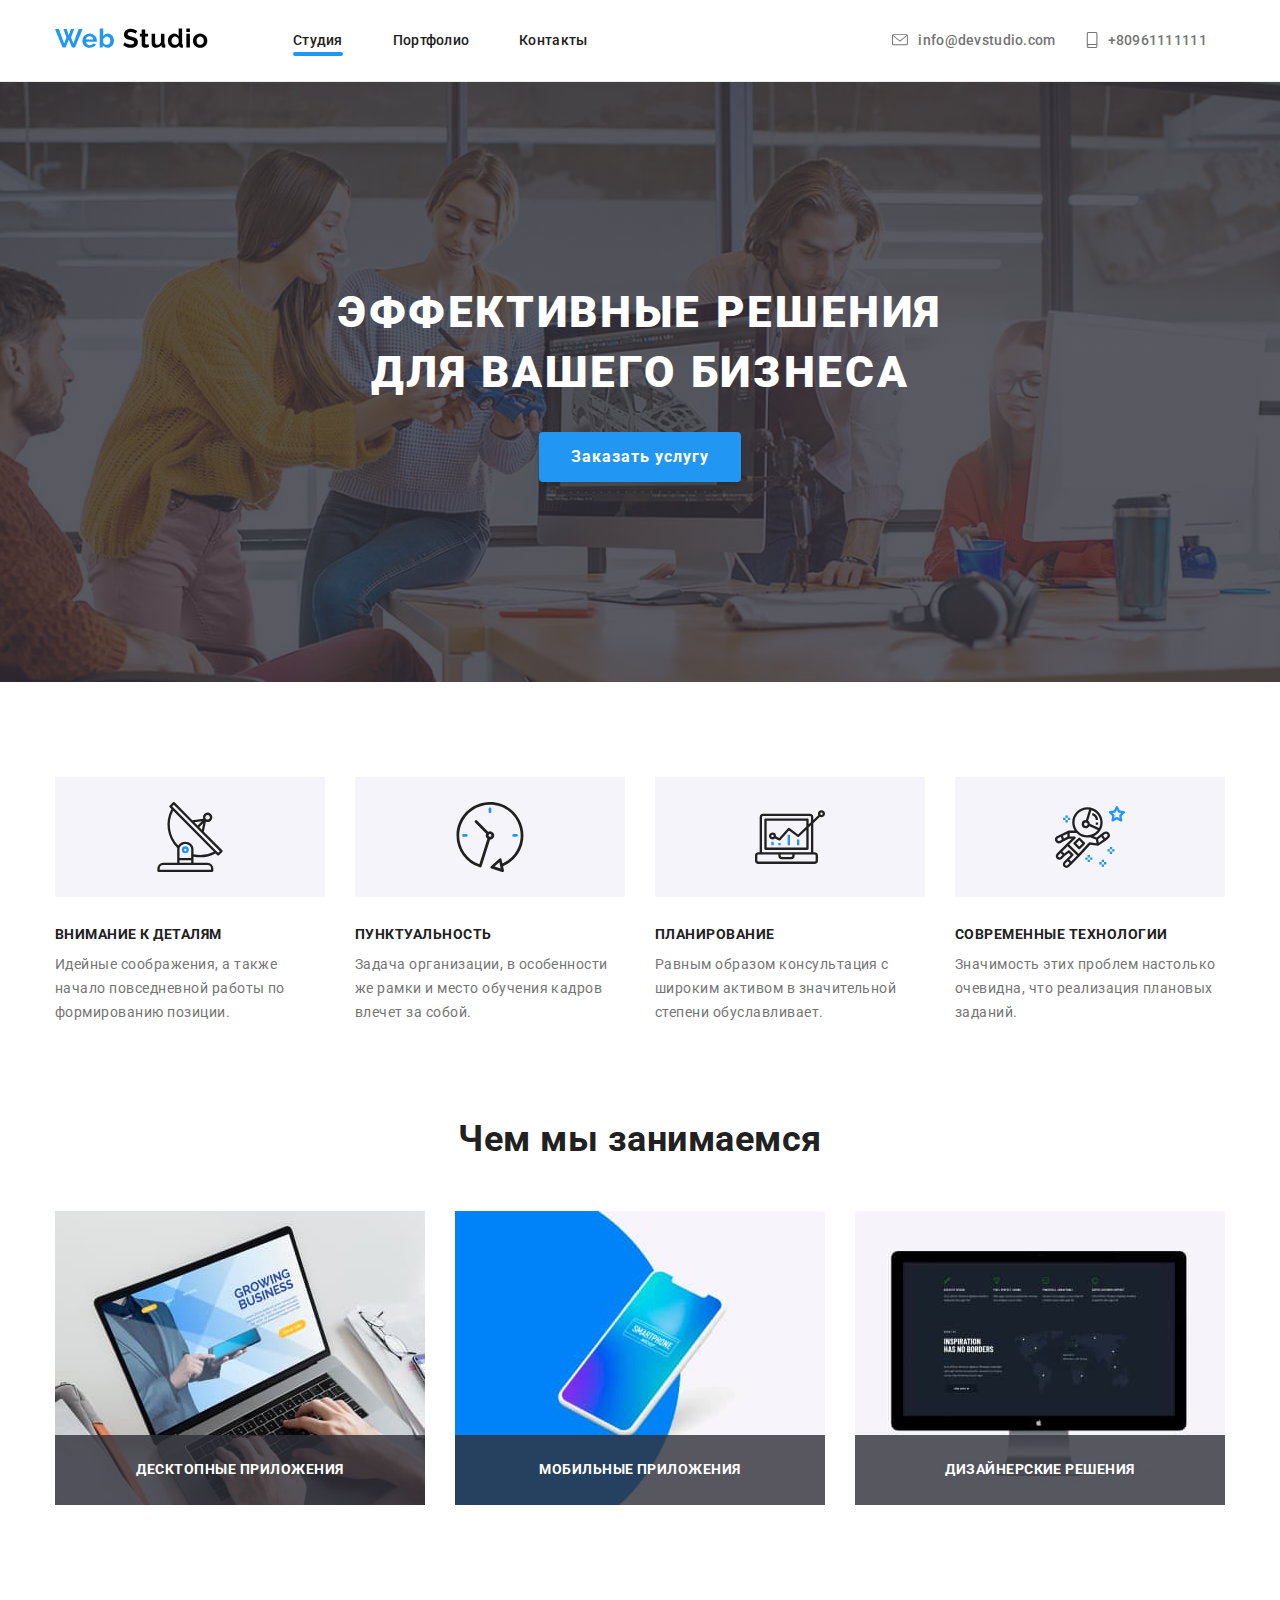
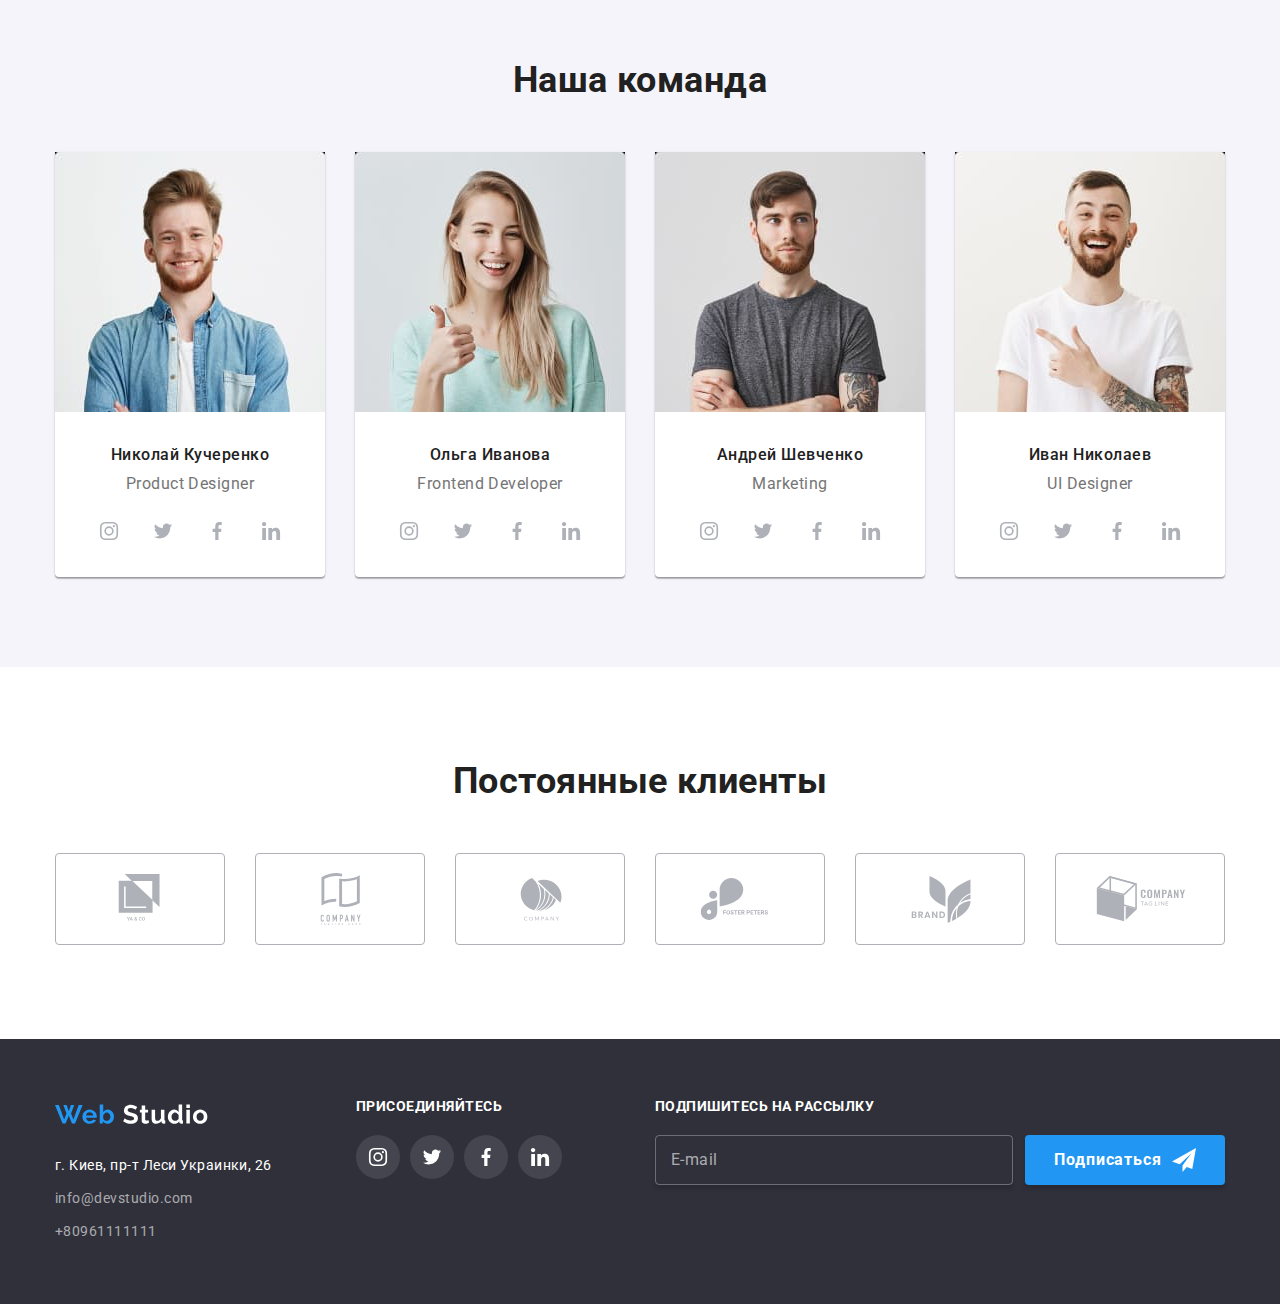
==== index.html @ 093e110f "done" ====
<!DOCTYPE html>
<html lang="en">
  <head>
    <meta charset="UTF-8" />
    <meta name="viewport" content="width=device-width, initial-scale=1.0" />
    <title>Web Studio</title>
    <link
      href="https://fonts.googleapis.com/css2?family=Roboto:wght@400;500;700;900&display=swap"
      rel="stylesheet"
    />
    <link rel="stylesheet" href="./css/main.min.css" />
  </head>
  <body>
    <!-- Навигация сайта -->
    <header class="header-position">
      <div class="container">
        <nav class="header-container">
          <a href="#">
            <svg class="logo-header">
              <use href="./images/symbol-defs.svg#icon-logo"></use>
            </svg>
          </a>
          <button
            type="button"
            class="menu-button is-open"
            aria-expanded="false"
            aria-controls="menu-container"
            data-menu-button
          >
            <svg
              width="40"
              height="40"
              aria-label="Переключатель мобильного меню"
            >
              <use
                class="icon-clouse"
                href="./images/symbol-defs.svg#icon-menu_40px"
              ></use>
              <use
                class="icon-menu"
                href="./images/symbol-defs.svg#icon-close_40px"
              ></use>
            </svg>
          </button>
          <div class="menu-container" id="menu-container" data-menu>
            <ul class="header-list">
              <li class="list-item">
                <a href="index.html" class="header-nav-link active-page"
                  >Студия
                </a>
              </li>
              <li class="list-item">
                <a href="portfolio.html" class="header-nav-link">Портфолио </a>
              </li>
              <li class="list-item">
                <a href="#" class="header-nav-link">Контакты </a>
              </li>
            </ul>
            <address class="header-address">
              <a href="mailto:info@devstudio.com" class="header-nav-adress">
                <svg class="icon-header" width="16" height="12">
                  <use href="./images/symbol-defs.svg#icon-mail"></use>
                </svg>
                info@devstudio.com
              </a>
              <a href="tel:+80961111111" class="header-nav-adress"
                ><svg class="icon-header" width="12" height="16">
                  <use href="./images/symbol-defs.svg#icon-smartphone"></use>
                </svg>
                +80961111111
              </a>
            </address>
          </div>
        </nav>
      </div>
    </header>
    <!-- основная часть -->
    <main>
      <!-- Заказ услуг -->
      <section class="services-hero">
        <h1 class="services-text-hero item">
          эффективные решения <br />
          для вашего бизнеса
        </h1>
        <a href="#" class="services-button item" data-modal-open>
          Заказать услугу</a
        >
      </section>
      <!-- Преимущества -->
      <section class="feature-section">
        <div class="container">
          <h2 class="hide-item">Наши Преимущества</h2>
          <ul class="feature">
            <li class="antena-img">
              <h3 class="feature-title">Внимание к деталям</h3>
              <p class="feature-text">
                Идейные соображения, а также начало повседневной работы по
                формированию позиции.
              </p>
            </li>
            <li class="clock-img">
              <h3 class="feature-title">Пунктуальность</h3>
              <p class="feature-text">
                Задача организации, в особенности же рамки и место обучения
                кадров влечет за собой.
              </p>
            </li>
            <li class="diagram-img">
              <h3 class="feature-title">Планирование</h3>
              <p class="feature-text">
                Равным образом консультация с широким активом в значительной
                степени обуславливает.
              </p>
            </li>
            <li class="container-img">
              <h3 class="feature-title">Современные технологии</h3>
              <p class="feature-text">
                Значимость этих проблем настолько очевидна, что реализация
                плановых заданий.
              </p>
            </li>
          </ul>
        </div>
      </section>
      <!-- Спектр деятельности-->
      <section class="what-are-we-doing">
        <div class="container">
          <h2 class="section-title">Чем мы занимаемся</h2>
          <ul class="what-are-we-doing-list">
            <li>
              <a href="#">
                <img
                  src="images/desctop-apps.jpg"
                  alt="desctop-apps"
                  width="370"
                  height="294"
                />
                <div class="what-are-we-doing-text">Десктопные приложения</div>
              </a>
            </li>
            <li>
              <a href="#">
                <img
                  src="images/mobile-apps.jpg"
                  alt="mobile-apps"
                  width="370"
                  height="294"
                />
                <div class="what-are-we-doing-text">Мобильные приложения</div>
              </a>
            </li>
            <li>
              <a href="#">
                <img
                  src="images/design.jpg"
                  alt="design"
                  width="370"
                  height="294"
                />
                <div class="what-are-we-doing-text">Дизайнерские решения</div>
              </a>
            </li>
          </ul>
        </div>
      </section>
      <!-- Команда -->
      <section class="our-team">
        <div class="container">
          <h2 class="section-title">Наша команда</h2>
          <ul>
            <li>
              <div class="box">
                <img
                  src="images/john-smith.jpg"
                  alt="John Smith"
                  width="270"
                  height="260"
                />
                <h3 class="our-team-title">Николай Кучеренко</h3>
                <p class="our-team-text">Product Designer</p>
                <div class="social-link-box">
                  <a
                    href="https://www.instagram.com"
                    target="_blank"
                    rel="noopener nofollow noreferrer"
                  >
                    <svg class="social-link">
                      <use
                        href="./images/symbol-defs.svg#icon-instagram1"
                      ></use>
                    </svg>
                  </a>
                  <a
                    href="https://twitter.com"
                    target="_blank"
                    rel="noopener nofollow noreferrer"
                  >
                    <svg class="social-link">
                      <use href="./images/symbol-defs.svg#icon-twitter"></use>
                    </svg>
                  </a>
                  <a
                    href="https://www.facebook.com"
                    target="_blank"
                    rel="noopener nofollow noreferrer"
                  >
                    <svg class="social-link">
                      <use href="./images/symbol-defs.svg#icon-facebook"></use>
                    </svg>
                  </a>
                  <a
                    href="https://www.linkedin.com"
                    target="_blank"
                    rel="noopener nofollow noreferrer"
                  >
                    <svg class="social-link">
                      <use href="./images/symbol-defs.svg#icon-linkedin"></use>
                    </svg>
                  </a>
                </div>
              </div>
            </li>
            <li>
              <div class="box">
                <img
                  src="images/marta-stewart.jpg"
                  alt="Marta Stewart"
                  width="270"
                  height="260"
                />
                <h3 class="our-team-title">Ольга Иванова</h3>
                <p class="our-team-text">Frontend Developer</p>
                <div class="social-link-box">
                  <a
                    href="https://www.instagram.com"
                    target="_blank"
                    rel="noopener nofollow noreferrer"
                  >
                    <svg class="social-link">
                      <use
                        href="./images/symbol-defs.svg#icon-instagram1"
                      ></use>
                    </svg>
                  </a>
                  <a
                    href="https://twitter.com"
                    target="_blank"
                    rel="noopener nofollow noreferrer"
                  >
                    <svg class="social-link">
                      <use href="./images/symbol-defs.svg#icon-twitter"></use>
                    </svg>
                  </a>
                  <a
                    href="https://www.facebook.com"
                    target="_blank"
                    rel="noopener nofollow noreferrer"
                  >
                    <svg class="social-link">
                      <use href="./images/symbol-defs.svg#icon-facebook"></use>
                    </svg>
                  </a>
                  <a
                    href="https://www.linkedin.com"
                    target="_blank"
                    rel="noopener nofollow noreferrer"
                  >
                    <svg class="social-link">
                      <use href="./images/symbol-defs.svg#icon-linkedin"></use>
                    </svg>
                  </a>
                </div>
              </div>
            </li>
            <li>
              <div class="box">
                <img
                  src="images/robert-jakis.jpg"
                  alt="Robert Jakis"
                  width="270"
                  height="260"
                />
                <h3 class="our-team-title">Андрей Шевченко</h3>
                <p class="our-team-text">Marketing</p>
                <div class="social-link-box">
                  <a
                    href="https://www.instagram.com"
                    target="_blank"
                    rel="noopener nofollow noreferrer"
                  >
                    <svg class="social-link">
                      <use
                        href="./images/symbol-defs.svg#icon-instagram1"
                      ></use>
                    </svg>
                  </a>
                  <a
                    href="https://twitter.com"
                    target="_blank"
                    rel="noopener nofollow noreferrer"
                  >
                    <svg class="social-link">
                      <use href="./images/symbol-defs.svg#icon-twitter"></use>
                    </svg>
                  </a>
                  <a
                    href="https://www.facebook.com"
                    target="_blank"
                    rel="noopener nofollow noreferrer"
                  >
                    <svg class="social-link">
                      <use href="./images/symbol-defs.svg#icon-facebook"></use>
                    </svg>
                  </a>
                  <a
                    href="https://www.linkedin.com"
                    target="_blank"
                    rel="noopener nofollow noreferrer"
                  >
                    <svg class="social-link">
                      <use href="./images/symbol-defs.svg#icon-linkedin"></use>
                    </svg>
                  </a>
                </div>
              </div>
            </li>
            <li>
              <div class="box">
                <img
                  src="images/martin-doe.jpg"
                  alt="Martin Doe"
                  width="270"
                  height="260"
                />
                <h3 class="our-team-title">Иван Николаев</h3>
                <p class="our-team-text">UI Designer</p>
                <div class="social-link-box">
                  <a
                    href="https://www.instagram.com"
                    target="_blank"
                    rel="noopener nofollow noreferrer"
                  >
                    <svg class="social-link">
                      <use
                        href="./images/symbol-defs.svg#icon-instagram1"
                      ></use>
                    </svg>
                  </a>
                  <a
                    href="https://twitter.com"
                    target="_blank"
                    rel="noopener nofollow noreferrer"
                  >
                    <svg class="social-link">
                      <use href="./images/symbol-defs.svg#icon-twitter"></use>
                    </svg>
                  </a>
                  <a
                    href="https://www.facebook.com"
                    target="_blank"
                    rel="noopener nofollow noreferrer"
                  >
                    <svg class="social-link">
                      <use href="./images/symbol-defs.svg#icon-facebook"></use>
                    </svg>
                  </a>
                  <a
                    href="https://www.linkedin.com"
                    target="_blank"
                    rel="noopener nofollow noreferrer"
                  >
                    <svg class="social-link">
                      <use href="./images/symbol-defs.svg#icon-linkedin"></use>
                    </svg>
                  </a>
                </div>
              </div>
            </li>
          </ul>
        </div>
      </section>
      <!-- Клиенты -->
      <section class="our-clients">
        <div class="container">
          <h2 class="section-title">Постоянные клиенты</h2>
          <ul class="our-clients-list">
            <li>
              <a href="">
                <svg class="our-clients-label">
                  <use href="./images/symbol-defs.svg#icon-client-1"></use>
                </svg>
              </a>
            </li>
            <li>
              <a href="#">
                <svg class="our-clients-label">
                  <use href="./images/symbol-defs.svg#icon-client-2"></use>
                </svg>
              </a>
            </li>
            <li>
              <a href="#">
                <svg class="our-clients-label">
                  <use href="./images/symbol-defs.svg#icon-client-3"></use>
                </svg>
              </a>
            </li>
            <li>
              <a href="#">
                <svg class="our-clients-label">
                  <use href="./images/symbol-defs.svg#icon-client-4"></use>
                </svg>
              </a>
            </li>
            <li>
              <a href="#">
                <svg class="our-clients-label">
                  <use href="./images/symbol-defs.svg#icon-client-5"></use>
                </svg>
              </a>
            </li>
            <li>
              <a href="#">
                <svg class="our-clients-label">
                  <use href="./images/symbol-defs.svg#icon-client-6"></use>
                </svg>
              </a>
            </li>
          </ul>
        </div>
      </section>
      <!-- Модальное окно -->
      <div class="backdrop is-hidden" data-modal>
        <div class="modal">
          <button class="button-clouse" data-modal-close>
            <svg class="icon-clouse">
              <use href="./images/symbol-defs.svg#icon-clouse"></use>
            </svg>
          </button>
          <span class="text-modal">
            Оставьте свои данные, мы вам перезвоним</span
          >
          <!-- форма -->
          <form>
            <ul class="modal-form">
              <li class="modal-box">
                <input
                  type="text"
                  id="modal-mame"
                  name="name-client"
                  placeholder=" "
                  class="modal-form-input"
                />
                <label for="modal-mame" class="modal-label"> Имя </label>
                <svg class="icon-name">
                  <use href="./images/symbol-defs.svg#icon-name"></use>
                </svg>
              </li>
              <li class="modal-box">
                <input
                  type="tel"
                  id="modal-telephone"
                  name="telephone-clien"
                  class="modal-form-input"
                  placeholder=" "
                /><label for="modal-telephone" class="modal-label">
                  Телефон </label
                ><svg class="icon-name">
                  <use href="./images/symbol-defs.svg#icon-telephone"></use>
                </svg>
              </li>
              <li class="modal-box">
                <input
                  type="email"
                  id="modal-mail"
                  name="mail-client"
                  class="modal-form-input"
                  placeholder=" "
                />
                <label for="modal-mail" class="modal-label"> Почта </label>
                <svg class="icon-name">
                  <use href="./images/symbol-defs.svg#icon-mail2"></use>
                </svg>
              </li>
              <li class="modal-box">
                <textarea
                  name="coments-client"
                  id="modal-coments"
                  class="modal-form-input text-area"
                  placeholder=" "
                ></textarea>
                <label for="modal-coments" class="coments"> Комментарий</label>
              </li>
              <li class="checkbox-box">
                <input
                  type="checkbox"
                  name="modal-check"
                  value="done"
                  class="checkbox"
                  id="checkbox"
                />
                <label for="checkbox" class="check-text">
                  Соглашаюсь с рассылкой и принимаю
                  <a href="#">Условия договора</a>
                </label>
              </li>
              <li>
                <button type="submit" class="modal-button-send">
                  Отправить
                </button>
              </li>
            </ul>
          </form>
        </div>
      </div>
    </main>
    <!-- подвал -->
    <footer class="footer-section">
      <!-- Контакты, адреса -->
      <section>
        <div class="container footer-box">
          <div class="footer-contacts">
            <h2 class="hide-item">Контакты, адреса, рассылка</h2>
            <a href="#">
              <svg class="logo-footer" width="153" height="31">
                <use href="./images/symbol-defs.svg#icon-logo"></use>
              </svg>
            </a>
            <address>
              <ul class="footer-adress-list">
                <li class="item">
                  <a
                    href="https://www.google.com/maps/place/бул.+Леси+Украинки,+26,+Киев,+02000/data=!4m2!3m1!1s0x40d4cf0e033ecbe9:0x57a4dffefec77da0?sa=X&ved=2ahUKEwjTxvzg49PpAhVElosKHf4JD2gQ8gEwAHoECAsQAQ"
                    target="_blank"
                    rel="noopener nofollow noreferrer"
                    class="footer-adress-map"
                    >г. Киев, пр-т Леси Украинки, 26
                  </a>
                </li>
                <li class="item">
                  <a
                    href="mailto:info@devstudio.com"
                    class="footer-adress-link"
                  >
                    info@devstudio.com
                  </a>
                </li>
                <li class="item">
                  <a href="tel:+80961111111" class="footer-adress-link item">
                    +80961111111</a
                  >
                </li>
              </ul>
            </address>
          </div>
          <!-- Социальные сети -->
          <div class="social-link-footer">
            <p class="footer-titles">присоединяйтесь</p>
            <div class="social-link-box footer">
              <a
                href="https://www.instagram.com"
                target="_blank"
                rel="noopener nofollow noreferrer"
              >
                <svg class="social-link footer">
                  <use href="./images/symbol-defs.svg#icon-instagram1"></use>
                </svg>
              </a>
              <a
                href="https://twitter.com"
                target="_blank"
                rel="noopener nofollow noreferrer"
              >
                <svg class="social-link footer">
                  <use href="./images/symbol-defs.svg#icon-twitter"></use>
                </svg>
              </a>
              <a
                href="https://www.facebook.com"
                target="_blank"
                rel="noopener nofollow noreferrer"
              >
                <svg class="social-link footer">
                  <use href="./images/symbol-defs.svg#icon-facebook"></use>
                </svg>
              </a>
              <a
                href="https://www.linkedin.com"
                target="_blank"
                rel="noopener nofollow noreferrer"
              >
                <svg class="social-link footer">
                  <use href="./images/symbol-defs.svg#icon-linkedin"></use>
                </svg>
              </a>
            </div>
          </div>
          <!-- рассылка -->
          <div class="mailing">
            <p class="footer-titles">Подпишитесь на рассылку</p>
            <form class="footer-subscription">
              <div class="footer-subscription-box">
                <input
                  type="email"
                  name="subscription"
                  id="subscription"
                  class="footer-subscription-field"
                  placeholder=" "
                />
                <label for="subscription" class="footer-subscription-label">
                  E-mail
                </label>
              </div>
              <button type="submit" class="footer-subscription-button">
                Подписаться
                <svg class="footer-subscription-icon">
                  <use href="./images/symbol-defs.svg#icon-mail-send"></use>
                </svg>
              </button>
            </form>
          </div>
        </div>
      </section>
    </footer>
    <script src="./js/menu.js"></script>
    <script src="./js/modal.js"></script>
  </body>
</html>
---- css/main.min.css ----
/*! normalize.css v8.0.1 | MIT License | github.com/necolas/normalize.css */html{line-height:1.15;-webkit-text-size-adjust:100%}body{margin:0}main{display:block}h1{font-size:2em;margin:0.67em 0}hr{-webkit-box-sizing:content-box;box-sizing:content-box;height:0;overflow:visible}pre{font-family:monospace, monospace;font-size:1em}a{background-color:transparent}abbr[title]{border-bottom:none;text-decoration:underline;-webkit-text-decoration:underline dotted;text-decoration:underline dotted}b,strong{font-weight:bolder}code,kbd,samp{font-family:monospace, monospace;font-size:1em}small{font-size:80%}sub,sup{font-size:75%;line-height:0;position:relative;vertical-align:baseline}sub{bottom:-0.25em}sup{top:-0.5em}img{border-style:none}button,input,optgroup,select,textarea{font-family:inherit;font-size:100%;line-height:1.15;margin:0}button,input{overflow:visible}button,select{text-transform:none}button,[type="button"],[type="reset"],[type="submit"]{-webkit-appearance:button}button::-moz-focus-inner,[type="button"]::-moz-focus-inner,[type="reset"]::-moz-focus-inner,[type="submit"]::-moz-focus-inner{border-style:none;padding:0}button:-moz-focusring,[type="button"]:-moz-focusring,[type="reset"]:-moz-focusring,[type="submit"]:-moz-focusring{outline:1px dotted ButtonText}fieldset{padding:0.35em 0.75em 0.625em}legend{-webkit-box-sizing:border-box;box-sizing:border-box;color:inherit;display:table;max-width:100%;padding:0;white-space:normal}progress{vertical-align:baseline}textarea{overflow:auto}[type="checkbox"],[type="radio"]{-webkit-box-sizing:border-box;box-sizing:border-box;padding:0}[type="number"]::-webkit-inner-spin-button,[type="number"]::-webkit-outer-spin-button{height:auto}[type="search"]{-webkit-appearance:textfield;outline-offset:-2px}[type="search"]::-webkit-search-decoration{-webkit-appearance:none}::-webkit-file-upload-button{-webkit-appearance:button;font:inherit}details{display:block}summary{display:list-item}template{display:none}[hidden]{display:none}html{-webkit-box-sizing:border-box;box-sizing:border-box}*,*::before,*::after{margin:0;padding:0;-webkit-box-sizing:inherit;box-sizing:inherit}a{text-decoration:none}li{list-style-type:none}body{color:#212121;font-family:Roboto, sans-serif;letter-spacing:0.03em}ul{margin:0;padding:0}.container{margin-left:auto;margin-right:auto;padding-left:15px;padding-right:15px}@media screen and (max-width: 767px){.container{max-width:480px}}@media screen and (min-width: 768px){.container{width:768px}}@media screen and (min-width: 1200px){.container{width:1200px}}.hide-item{display:none}.section-title{margin-top:0px;margin-bottom:30px;font-weight:700;font-size:36px;line-height:1.16;text-align:center;color:#212121}@media screen and (min-width: 1200px){.section-title{margin-bottom:50px}}.social-link-box{display:-webkit-box;display:-ms-flexbox;display:flex;-webkit-box-pack:center;-ms-flex-pack:center;justify-content:center;-webkit-box-align:center;-ms-flex-align:center;align-items:center}@media screen and (min-width: 768px){.social-link-footer{width:206px;margin-left:165px}}@media screen and (min-width: 1200px){.social-link-footer{margin-left:69px}}.social-link-box.footer{margin-top:20px;display:-webkit-box;display:-ms-flexbox;display:flex;-webkit-box-pack:center;-ms-flex-pack:center;justify-content:center;-webkit-box-align:center;-ms-flex-align:center;align-items:center}@media screen and (min-width: 1200px){.social-link-box.footer{-webkit-box-pack:start;-ms-flex-pack:start;justify-content:flex-start}}.social-link-box.footer a{background-color:rgba(255,255,255,0.1);border-radius:50px}.social-link-box a{display:-webkit-box;display:-ms-flexbox;display:flex;-webkit-box-pack:center;-ms-flex-pack:center;justify-content:center;-webkit-box-align:center;-ms-flex-align:center;align-items:center;padding:0;border:none;width:44px;height:44px;border-radius:50px;-webkit-transition:background-color 250ms cubic-bezier(0.4, 0, 0.2, 1);transition:background-color 250ms cubic-bezier(0.4, 0, 0.2, 1)}.social-link-box a:hover{background-color:#2196f3;border-radius:50px}.social-link-box a+a{margin-left:10px}.social-link{width:40px;height:40px;-webkit-transition:fill 250ms cubic-bezier(0.4, 0, 0.2, 1);transition:fill 250ms cubic-bezier(0.4, 0, 0.2, 1);fill:#afb1b8}.social-link-box a:hover .social-link{fill:#ffffff}.social-link.footer{fill:#ffffff}.header-position{position:relative;border-bottom:1px solid #ececec}.header-container{display:-webkit-box;display:-ms-flexbox;display:flex;-webkit-box-align:center;-ms-flex-align:center;align-items:center}@media screen and (max-width: 767px){.header-container{height:60px}}@media screen and (min-width: 768px){.header-container{height:81px}}@media screen and (min-width: 768px){.logo-header{margin-right:81px}}@media screen and (max-width: 1199px){.logo-header{width:141px;height:28px}}@media screen and (min-width: 1200px){.logo-header{width:153px;height:21px;margin-right:85px}}.menu-button{display:-webkit-inline-box;display:-ms-inline-flexbox;display:inline-flex;border:none;margin-left:auto;padding:0;background-color:transparent}@media screen and (min-width: 768px){.menu-button{display:none}}.menu-container{display:-webkit-box;display:-ms-flexbox;display:flex}@media screen and (max-width: 767px){.menu-container{display:none;position:absolute;top:101%;left:0;width:100%;padding-top:60px;padding-bottom:60px;background-color:#ffffff;z-index:10;-webkit-box-shadow:0px 1px 3px rgba(0,0,0,0.16),0px 2px 4px rgba(0,0,0,0.08),0px 4px 8px rgba(0,0,0,0.04);box-shadow:0px 1px 3px rgba(0,0,0,0.16),0px 2px 4px rgba(0,0,0,0.08),0px 4px 8px rgba(0,0,0,0.04)}}.menu-container.is-open{display:block}.menu-button .icon-clouse{display:none}.menu-button.is-open .icon-clouse{display:-webkit-inline-box;display:-ms-inline-flexbox;display:inline-flex}.menu-button.is-open .icon-menu{display:none}.header-list{padding:0;display:-webkit-box;display:-ms-flexbox;display:flex;-webkit-box-orient:vertical;-webkit-box-direction:normal;-ms-flex-direction:column;flex-direction:column;-webkit-box-pack:center;-ms-flex-pack:center;justify-content:center;-webkit-box-align:center;-ms-flex-align:center;align-items:center}@media screen and (min-width: 768px){.header-list{-webkit-box-orient:horizontal;-webkit-box-direction:normal;-ms-flex-direction:row;flex-direction:row}}@media screen and (min-width: 768px){.header-list li:not(:last-child){margin-right:50px}}@media screen and (max-width: 767px){.header-list li:not(:last-child){margin-bottom:32px}}@media screen and (max-width: 767px){.header-list li:last-child{margin-bottom:52px}}.header-nav-link{padding-bottom:8px;font-weight:500;font-size:14px;line-height:1.14;letter-spacing:0.02em;color:#212121;-webkit-transition:color 250ms cubic-bezier(0.4, 0, 0.2, 1);transition:color 250ms cubic-bezier(0.4, 0, 0.2, 1)}@media screen and (max-width: 767px){.header-nav-link{font-size:18px;line-height:1.16}}.header-nav-link:hover,.header-nav-link:focus{color:#2196f3}.active-page{position:relative}.active-page::after{content:"";position:absolute;bottom:0;display:block;width:100%;height:4px;background:#2196f3;border-radius:2px}.header-address{margin-left:305px;display:-webkit-box;display:-ms-flexbox;display:flex;-webkit-box-pack:center;-ms-flex-pack:center;justify-content:center}@media screen and (min-width: 768px) and (max-width: 1199px){.header-address :first-child{margin-bottom:10px}}@media screen and (max-width: 1199px){.header-address{-webkit-box-orient:vertical;-webkit-box-direction:normal;-ms-flex-direction:column;flex-direction:column;-webkit-box-align:start;-ms-flex-align:start;align-items:flex-start;margin-left:84px}}@media screen and (max-width: 767px){.header-address{-webkit-box-align:center;-ms-flex-align:center;align-items:center}}@media screen and (max-width: 767px){.header-address a:not(:first-child){margin-top:16px}}@media screen and (min-width: 1200px){.header-address a:not(:first-child){margin-left:30px}}.icon-header{padding:0;display:block;margin-right:10px;fill:#757575}.header-nav-adress{display:-webkit-box;display:-ms-flexbox;display:flex;-webkit-box-pack:center;-ms-flex-pack:center;justify-content:center;-webkit-box-align:center;-ms-flex-align:center;align-items:center;font-style:normal;font-weight:500;font-size:18px;line-height:1.16;letter-spacing:0.02em;color:#757575;-webkit-transition:color 250ms cubic-bezier(0.4, 0, 0.2, 1),fill 250ms cubic-bezier(0.4, 0, 0.2, 1);transition:color 250ms cubic-bezier(0.4, 0, 0.2, 1),fill 250ms cubic-bezier(0.4, 0, 0.2, 1)}@media screen and (min-width: 768px){.header-nav-adress{font-size:12px}}@media screen and (min-width: 1200px){.header-nav-adress{font-size:14px;line-height:1.14}}.header-nav-adress:hover,.header-nav-adress:focus{color:#2196f3;fill:#2196f3}.footer-section{background-color:#2f303a}.footer-box{padding-top:60px;padding-bottom:60px}@media screen and (max-width: 1199px){.footer-box{text-align:center}}@media screen and (min-width: 768px){.footer-box{display:-webkit-box;display:-ms-flexbox;display:flex;-ms-flex-wrap:wrap;flex-wrap:wrap}}.footer-titles{font-style:normal;font-weight:700;font-size:14px;line-height:1.14;text-transform:uppercase;color:#fff}@media screen and (max-width: 767px){.footer-titles{margin-top:60px}}.logo-footer{--color4: #ffffff}@media screen and (min-width: 768px){.footer-contacts{width:232px}}@media screen and (min-width: 768px) and (max-width: 1199px){.footer-contacts{margin-left:76px}}.footer-adress-list{margin-top:20px}@media screen and (max-width: 1199px){.footer-adress-list{text-align:center}}.footer-adress-list .item:not(:first-child){margin-top:9px}.footer-adress-link{margin-top:9px;font-style:normal;font-size:14px;line-height:1.7;color:rgba(255,255,255,0.6)}.footer-adress-map{font-style:normal;font-size:14px;line-height:1.7;color:#fff}@media screen and (max-width: 767px){.mailing{max-width:450px}}@media screen and (min-width: 768px) and (max-width: 1199px){.mailing{width:450px;margin-left:auto;margin-right:auto;margin-top:60px}}@media screen and (min-width: 1200px){.mailing{width:570px;margin-left:93px}}.footer-subscription{display:block;margin-top:20px}@media screen and (min-width: 1200px){.footer-subscription{display:-webkit-box;display:-ms-flexbox;display:flex}}.footer-subscription-box{position:relative;margin-right:12px;max-width:450px}@media screen and (max-width: 1199px){.footer-subscription-box{margin-bottom:20px}}@media screen and (min-width: 1200px){.footer-subscription-box{width:358px}}.footer-subscription-label{position:absolute;top:50%;left:16px;-webkit-transform:translateY(-50%);transform:translateY(-50%);font-size:16px;line-height:1.25;letter-spacing:0.03em;color:rgba(255,255,255,0.6);-webkit-transition:-webkit-transform 250ms cubic-bezier(0.4, 0, 0.2, 1);transition:-webkit-transform 250ms cubic-bezier(0.4, 0, 0.2, 1);transition:transform 250ms cubic-bezier(0.4, 0, 0.2, 1);transition:transform 250ms cubic-bezier(0.4, 0, 0.2, 1), -webkit-transform 250ms cubic-bezier(0.4, 0, 0.2, 1)}.footer-subscription-field:focus+.footer-subscription-label,.footer-subscription-field:not(:placeholder-shown)+.footer-subscription-label{-webkit-transform:translateY(-40px);transform:translateY(-40px);left:16px;font-size:12px;line-height:1.16;letter-spacing:0.01em}.footer-subscription-field{width:100%;height:50px;padding:15px 16px;border:1px solid rgba(255,255,255,0.3);-webkit-box-shadow:0px 4px 4px rgba(0,0,0,0.15);box-shadow:0px 4px 4px rgba(0,0,0,0.15);border-radius:4px;outline:none;font-size:16px;line-height:1.25;letter-spacing:0.03em;background-color:transparent;color:rgba(255,255,255,0.6)}.footer-subscription-button{display:-webkit-inline-box;display:-ms-inline-flexbox;display:inline-flex;-webkit-box-align:center;-ms-flex-align:center;align-items:center;-webkit-box-pack:center;-ms-flex-pack:center;justify-content:center;width:200px;height:50px;font-size:16px;font-weight:700;line-height:1.87;letter-spacing:0.06em;color:#fff;background:#2196f3;-webkit-box-shadow:0px 4px 4px rgba(0,0,0,0.15);box-shadow:0px 4px 4px rgba(0,0,0,0.15);border:transparent;border-radius:4px}.footer-subscription-icon{width:24px;height:24px;margin-left:10px}.services-hero{margin-left:auto;margin-right:auto;max-width:1600px;height:600px;padding-top:200px;text-align:center;background-image:-webkit-gradient(linear, left top, right top, from(rgba(47,48,58,0.8)), to(rgba(47,48,58,0.8))),url(../images/header.jpg);background-image:linear-gradient(to right, rgba(47,48,58,0.8), rgba(47,48,58,0.8)),url(../images/header.jpg);background-repeat:no-repeat;background-position:center;background-size:cover}.services-text-hero{margin-top:0px;margin-bottom:30px;font-weight:900;font-size:26px;line-height:1.61538;text-align:center;letter-spacing:0.06em;text-transform:uppercase;color:#fff}@media screen and (min-width: 1200px){.services-text-hero{font-size:44px;line-height:1.36364}}.services-button{display:inline-block;min-width:200px;height:50px;padding:10px 32px;font-weight:700;font-size:16px;line-height:1.87;text-align:center;letter-spacing:0.06em;color:#fff;background-color:#2196f3;-webkit-box-shadow:0px 4px 4px rgba(0,0,0,0.15);box-shadow:0px 4px 4px rgba(0,0,0,0.15);border-radius:4px;-webkit-transition:background-color 250ms cubic-bezier(0.4, 0, 0.2, 1);transition:background-color 250ms cubic-bezier(0.4, 0, 0.2, 1)}.services-button:hover{background-color:#188ce8}.feature-section{padding-bottom:60px}@media screen and (min-width: 1200px){.feature-section{padding-bottom:0px}}@media screen and (max-width: 1119px){.feature{padding-top:60px}}@media screen and (min-width: 1200px){.feature{padding-top:95px}}@media screen and (min-width: 768px){.feature{display:-webkit-box;display:-ms-flexbox;display:flex;-ms-flex-wrap:wrap;flex-wrap:wrap}}.feature li{width:100%}@media screen and (min-width: 768px){.feature li{width:354px}}@media screen and (min-width: 768px) and (max-width: 1199px){.feature li:nth-child(2n+2){margin-left:30px}}@media screen and (min-width: 1200px){.feature li{width:270px}.feature li+li{margin-left:30px}}.feature li::before{content:"";display:block;height:120px;margin-bottom:30px;background-repeat:no-repeat;background-size:70px 70px;background-position:center;background-color:#f5f4fa}@media screen and (max-width: 767px){.feature li::before{margin-bottom:55px}}.antena-img::before{background-image:url(../images/antena.svg)}.clock-img::before{background-image:url(..//images/clock.svg)}.diagram-img::before{background-image:url(..//images/diagram.svg)}.container-img::before{background-image:url(..//images/astronaunt.svg)}.feature-title{margin-bottom:10px;font-weight:700;font-size:14px;line-height:1.14;text-transform:uppercase}@media screen and (max-width: 767px){.feature-title{text-align:center}}.feature-text{font-weight:400;font-size:14px;line-height:1.7;color:#757575}@media screen and (max-width: 1199px){.feature-text{padding-bottom:30px}}.what-are-we-doing{display:none}@media screen and (min-width: 1200px){.what-are-we-doing{display:block;padding-top:95px;padding-bottom:95px}}.what-are-we-doing-list li{position:relative;max-width:370px;max-height:294px}.what-are-we-doing li+li{margin-left:30px}.what-are-we-doing-text{position:absolute;bottom:0;width:370px;height:70px;padding-top:27px;color:#fff;background:rgba(47,48,58,0.8);text-align:center;font-weight:700;font-size:14px;line-height:1.14;text-transform:uppercase}.what-are-we-doing ul{display:-webkit-box;display:-ms-flexbox;display:flex}.our-team{background-color:#f5f4fa;padding-top:94px;padding-bottom:94px}@media screen and (min-width: 768px){.our-team{padding-top:60px;padding-bottom:60px}}.our-team ul{display:block}@media screen and (min-width: 768px){.our-team ul{display:-webkit-box;display:-ms-flexbox;display:flex;-ms-flex-wrap:wrap;flex-wrap:wrap}}.our-team .box{background-color:#fff;-webkit-box-shadow:0px 2px 1px rgba(0,0,0,0.2),0px 1px 1px rgba(0,0,0,0.14),0px 1px 3px rgba(0,0,0,0.12);box-shadow:0px 2px 1px rgba(0,0,0,0.2),0px 1px 1px rgba(0,0,0,0.14),0px 1px 3px rgba(0,0,0,0.12);border-radius:0px 0px 4px 4px;padding-bottom:24px}.our-team li{margin-left:auto;margin-right:auto}@media screen and (max-width: 767px){.our-team li{max-width:450px;margin-bottom:30px}}@media screen and (min-width: 768px){.our-team li{width:354px}.our-team li:nth-child(2n+2){margin-left:30px}.our-team li:nth-child(n+2){margin-bottom:30px}}@media screen and (min-width: 1200px){.our-team li{width:270px}.our-team li+li{margin-left:30px}}.our-team-title{margin-top:30px;margin-bottom:10px;font-weight:500;font-size:16px;line-height:1.18;text-align:center;color:#212121}.our-team-text{margin-bottom:15px;font-weight:400;font-size:16px;line-height:1.18;text-align:center;color:#757575}.our-clients{padding-top:60px;padding-bottom:60px}@media screen and (min-width: 1200px){.our-clients{padding-top:94px;padding-bottom:94px}}.our-clients-list{display:-webkit-box;display:-ms-flexbox;display:flex;-ms-flex-wrap:wrap;flex-wrap:wrap;-webkit-box-pack:center;-ms-flex-pack:center;justify-content:center;-webkit-box-align:center;-ms-flex-align:center;align-items:center}.our-clients-list li{max-width:calc(50% - 30px)}@media screen and (max-width: 767px){.our-clients-list li:nth-child(2n+2){margin-left:30px}.our-clients-list li:nth-child(n+3){margin-top:30px}}@media screen and (min-width: 768px) and (max-width: 1199px){.our-clients-list li{width:226px}.our-clients-list li:nth-child(3n+2){margin-right:30px;margin-left:30px}.our-clients-list li:nth-child(n+4){margin-top:30px}}@media screen and (min-width: 1200px){.our-clients-list li{width:170px}.our-clients-list li+li{margin-left:30px}}.our-clients-list a{display:-webkit-box;display:-ms-flexbox;display:flex;-webkit-box-pack:center;-ms-flex-pack:center;justify-content:center;-webkit-box-align:center;-ms-flex-align:center;align-items:center;border:1px solid #afb1b8;border-radius:4px;max-width:210px;-webkit-transition:border 250ms cubic-bezier(0.4, 0, 0.2, 1);transition:border 250ms cubic-bezier(0.4, 0, 0.2, 1)}.our-clients-list a:hover{border:1px solid #2196f3}.our-clients-list a:hover .our-clients-label{fill:#2196f3}.our-clients-label{max-width:210px;max-height:90px;fill:#afb1b8;-webkit-transition:fill 250ms cubic-bezier(0.4, 0, 0.2, 1);transition:fill 250ms cubic-bezier(0.4, 0, 0.2, 1)}.backdrop{position:fixed;left:0;top:0;width:100%;height:100%;background-color:rgba(0,0,0,0.2);-webkit-transition:opacity 350ms cubic-bezier(0.4, 0, 0.2, 1);transition:opacity 350ms cubic-bezier(0.4, 0, 0.2, 1);z-index:10}.backdrop.is-hidden{opacity:0;visibility:hidden;pointer-events:none}.modal{position:absolute;top:50%;left:50%;-webkit-transform:translate(-50%, -50%);transform:translate(-50%, -50%);max-width:calc(100% - 30px);max-height:calc(100% - 30px);overflow:auto;padding:10px 40px 40px 40px;background:#fff;-webkit-box-shadow:0px 2px 1px rgba(0,0,0,0.2),0px 1px 1px rgba(0,0,0,0.14),0px 1px 3px rgba(0,0,0,0.12);box-shadow:0px 2px 1px rgba(0,0,0,0.2),0px 1px 1px rgba(0,0,0,0.14),0px 1px 3px rgba(0,0,0,0.12);border-radius:4px}@media screen and (max-width: 1199px){.modal{padding:8px 45px 40px 36px}}.button-clouse{display:block;width:30px;height:30px;margin-right:-30px;margin-left:auto;background:#fff;border:1px solid rgba(0,0,0,0.1);border-radius:50%}.icon-clouse{width:11px;height:11px;fill:#000000}.text-modal{display:block;margin-bottom:30px;font-weight:700;font-size:20px;line-height:1.15;text-align:center;letter-spacing:0.03em}.modal-box{position:relative}@media screen and (max-width: 1199px){.modal-box{max-width:100%}}.icon-name{position:absolute;fill:black;top:50%;left:16px;-webkit-transform:translateY(-50%);transform:translateY(-50%);width:12px;height:12px;z-index:1}.modal-form-input:focus ~ .icon-name,.modal-form-input:not(:placeholder-shown) ~ .icon-name{fill:#2196f3}.modal-form{display:-webkit-box;display:-ms-flexbox;display:flex;-webkit-box-orient:vertical;-webkit-box-direction:normal;-ms-flex-direction:column;flex-direction:column;-webkit-box-pack:center;-ms-flex-pack:center;justify-content:center;-webkit-box-align:center;-ms-flex-align:center;align-items:center}.modal-label{position:absolute;top:50%;left:42px;-webkit-transform:translateY(-50%);transform:translateY(-50%);color:#757575;font-size:14px;line-height:1.14;letter-spacing:0.01em;-webkit-transition:-webkit-transform 250ms cubic-bezier(0.4, 0, 0.2, 1);transition:-webkit-transform 250ms cubic-bezier(0.4, 0, 0.2, 1);transition:transform 250ms cubic-bezier(0.4, 0, 0.2, 1);transition:transform 250ms cubic-bezier(0.4, 0, 0.2, 1), -webkit-transform 250ms cubic-bezier(0.4, 0, 0.2, 1)}.modal-form-input:focus+.modal-label,.modal-form-input:not(:placeholder-shown)+.modal-label{-webkit-transform:translateY(-40px);transform:translateY(-40px);left:16px;color:#2196f3;font-size:12px;line-height:1.16;letter-spacing:0.01em}.coments{position:absolute;top:12px;left:16px;color:#757575;font-size:14px;line-height:1.14;letter-spacing:0.01em;-webkit-transition:-webkit-transform 250ms cubic-bezier(0.4, 0, 0.2, 1);transition:-webkit-transform 250ms cubic-bezier(0.4, 0, 0.2, 1);transition:transform 250ms cubic-bezier(0.4, 0, 0.2, 1);transition:transform 250ms cubic-bezier(0.4, 0, 0.2, 1), -webkit-transform 250ms cubic-bezier(0.4, 0, 0.2, 1)}.modal-form-input:focus+.coments,.modal-form-input:not(:placeholder-shown)+.coments{-webkit-transform:translateY(-30px);transform:translateY(-30px);left:16px;color:#2196f3;border-color:#2196f3;font-size:12px;line-height:1.16;letter-spacing:0.01em}.modal-form li:not(:first-child){margin-top:28px}.modal-form li:nth-child(5){margin-top:20px}.modal-form-input{width:370px;max-width:100%;height:40px;padding:12px 18px 12px 42px;border:1px solid rgba(33,33,33,0.2);border-radius:4px;outline:none;font-size:14px;line-height:1.14;letter-spacing:0.01em;color:#757575}@media screen and (min-width: 1200px){.modal-form-input{width:448px}}.modal-form-input:focus,.modal-form-input:not(:placeholder-shown){border-color:#2196f3;outline:none}.modal-form-input.text-area{height:120px;resize:none;padding:12px;padding:12px 16px}.checkbox-box{display:-webkit-box;display:-ms-flexbox;display:flex;-webkit-box-align:center;-ms-flex-align:center;align-items:center;-webkit-box-pack:center;-ms-flex-pack:center;justify-content:center;padding:0;position:relative}.checkbox{position:absolute;width:1px;height:1px;margin:-1px;border:0;padding:0;clip:rect(0 0 0 0);overflow:hidden}.check-text{display:-webkit-box;display:-ms-flexbox;display:flex;-webkit-box-align:center;-ms-flex-align:center;align-items:center;-webkit-box-pack:center;-ms-flex-pack:center;justify-content:center;font-size:14px;line-height:1.7;letter-spacing:0.03em;color:#757575}@media screen and (max-width: 1199px){.check-text{font-size:12px;line-height:1.16}}.check-text::before{content:" ";width:16px;height:15px;border:1px solid black;border-radius:2px;margin-right:8px}.check-text a{color:#2196f3;-webkit-text-decoration-line:underline;text-decoration-line:underline}.checkbox:checked ~ .check-text::before{padding:0;background:#2196f3;border:none;background-image:url(../images/icon-check.svg);background-size:cover;background-repeat:no-repeat;background-origin:border-box;fill:#ffffff}.modal-button-send{min-width:200px;min-height:50px;padding:10px 32px;background:#2196f3;-webkit-box-shadow:0px 4px 4px rgba(0,0,0,0.15);box-shadow:0px 4px 4px rgba(0,0,0,0.15);border-radius:4px;border:1px solid #2196f3;font-weight:700;font-size:16px;line-height:1.87;text-align:center;letter-spacing:0.06em;color:#fff;background-color:#2196f3;-webkit-transition:background-color 250ms cubic-bezier(0.4, 0, 0.2, 1);transition:background-color 250ms cubic-bezier(0.4, 0, 0.2, 1)}.modal-button-send:hover,.modal-button-send:focus{background-color:#188ce8}.portfolio-box{padding-top:93px;padding-bottom:94px}@media screen and (max-width: 1199px){.portfolio-box{padding-top:60px;padding-bottom:60px}}.filters-flex{display:-webkit-box;display:-ms-flexbox;display:flex;-webkit-box-pack:start;-ms-flex-pack:start;justify-content:flex-start;-ms-flex-wrap:wrap;flex-wrap:wrap;margin-bottom:52px}@media screen and (min-width: 768px){.filters-flex{-webkit-box-pack:center;-ms-flex-pack:center;justify-content:center}}.filters-flex li+li{margin-left:8px}@media screen and (max-width: 767px){.filters-flex li:nth-child(3n+1){margin-left:0px}.filters-flex li:nth-child(1n+4){margin-top:15px}}.filters-button{background-color:#f5f4fa;padding:6px 22px;border-radius:4px;border:none;font-weight:500;font-size:16px;line-height:1.62;outline:none;-webkit-transition:color 250ms cubic-bezier(0.4, 0, 0.2, 1),background-color 250ms cubic-bezier(0.4, 0, 0.2, 1),-webkit-box-shadow 250ms cubic-bezier(0.4, 0, 0.2, 1);transition:color 250ms cubic-bezier(0.4, 0, 0.2, 1),background-color 250ms cubic-bezier(0.4, 0, 0.2, 1),-webkit-box-shadow 250ms cubic-bezier(0.4, 0, 0.2, 1);transition:color 250ms cubic-bezier(0.4, 0, 0.2, 1),background-color 250ms cubic-bezier(0.4, 0, 0.2, 1),box-shadow 250ms cubic-bezier(0.4, 0, 0.2, 1);transition:color 250ms cubic-bezier(0.4, 0, 0.2, 1),background-color 250ms cubic-bezier(0.4, 0, 0.2, 1),box-shadow 250ms cubic-bezier(0.4, 0, 0.2, 1),-webkit-box-shadow 250ms cubic-bezier(0.4, 0, 0.2, 1)}.filters-button:hover,.filters-button:focus{background-color:#2196f3;color:#fff;-webkit-box-shadow:0px 2px 2px rgba(0,0,0,0.12),0px 1px 2px rgba(0,0,0,0.08),0px 3px 1px rgba(0,0,0,0.1);box-shadow:0px 2px 2px rgba(0,0,0,0.12),0px 1px 2px rgba(0,0,0,0.08),0px 3px 1px rgba(0,0,0,0.1);border-radius:4px;border:none}@media screen and (min-width: 768px){.portfolio{display:-webkit-box;display:-ms-flexbox;display:flex;-ms-flex-wrap:wrap;flex-wrap:wrap}}@media screen and (max-width: 767px){.portfolio li{max-width:450px}.portfolio li+li{margin-top:30px}}@media screen and (min-width: 768px) and (max-width: 1199px){.portfolio li{width:354px}.portfolio li:nth-child(2n+2){margin-left:30px}.portfolio li:nth-child(n+2){margin-bottom:30px}}@media screen and (min-width: 1200px){.portfolio li{max-width:370px;margin-right:30px;margin-bottom:30px}.portfolio li:nth-child(3n){margin-right:0}}.portfolio a{display:block;width:100%;height:100%;border:1px solid #eeeeee;-webkit-transition:-webkit-box-shadow 250ms cubic-bezier(0.4, 0, 0.2, 1);transition:-webkit-box-shadow 250ms cubic-bezier(0.4, 0, 0.2, 1);transition:box-shadow 250ms cubic-bezier(0.4, 0, 0.2, 1);transition:box-shadow 250ms cubic-bezier(0.4, 0, 0.2, 1), -webkit-box-shadow 250ms cubic-bezier(0.4, 0, 0.2, 1)}.portfolio a:hover{-webkit-box-shadow:1px 4px 6px rgba(0,0,0,0.16),0px 4px 4px rgba(0,0,0,0.06),0px 1px 1px rgba(0,0,0,0.12);box-shadow:1px 4px 6px rgba(0,0,0,0.16),0px 4px 4px rgba(0,0,0,0.06),0px 1px 1px rgba(0,0,0,0.12)}.portfolio a:hover .back-side-card{-webkit-transform:translateY(0%);transform:translateY(0%)}.card{position:relative;overflow:hidden;width:100%;height:294px}@media screen and (min-width: 768px){.card{max-width:354px}}@media screen and (min-width: 1200px){.card{max-width:370px}}.back-side-card{position:absolute;top:0;left:0;max-width:450px;height:294px;padding:63px 24px;color:#fff;background:rgba(33,150,243,0.9);font-weight:400;font-size:18px;line-height:1.56;letter-spacing:0.03em;-webkit-transform:translateY(100%);transform:translateY(100%);-webkit-transition:-webkit-transform 250ms cubic-bezier(0.4, 0, 0.2, 1);transition:-webkit-transform 250ms cubic-bezier(0.4, 0, 0.2, 1);transition:transform 250ms cubic-bezier(0.4, 0, 0.2, 1);transition:transform 250ms cubic-bezier(0.4, 0, 0.2, 1), -webkit-transform 250ms cubic-bezier(0.4, 0, 0.2, 1)}@media screen and (min-width: 768px){.back-side-card{max-width:354px}}@media screen and (min-width: 1200px){.back-side-card{max-width:370px}}.main-content-headers{margin-top:20px;padding-left:24px;font-weight:700;font-size:18px;line-height:2;letter-spacing:0.06em;color:#212121}.main-content-text{margin-top:4px;margin-bottom:20px;padding-left:24px;font-size:16px;line-height:1.8;color:#757575}.main-content-text-target{font-size:18px;line-height:1.5;color:#fff}
/*# sourceMappingURL=main.min.css.map */
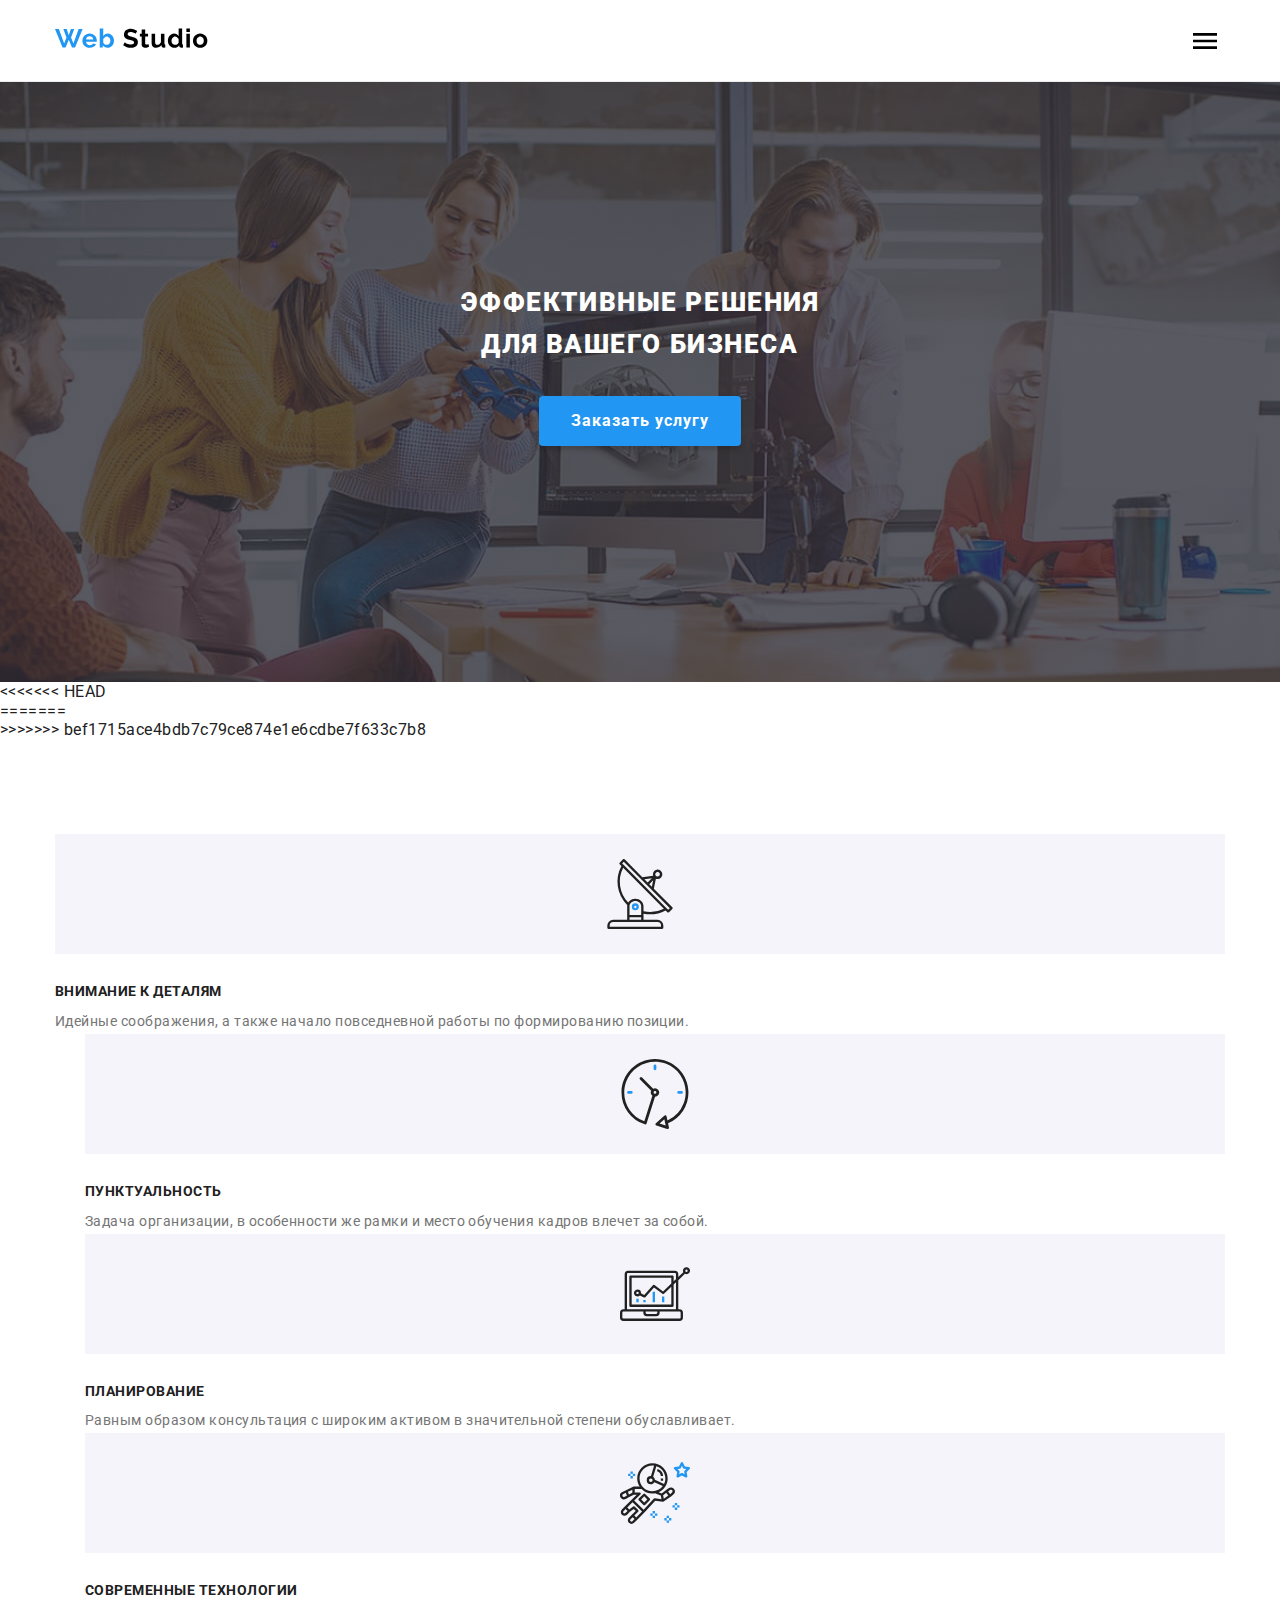
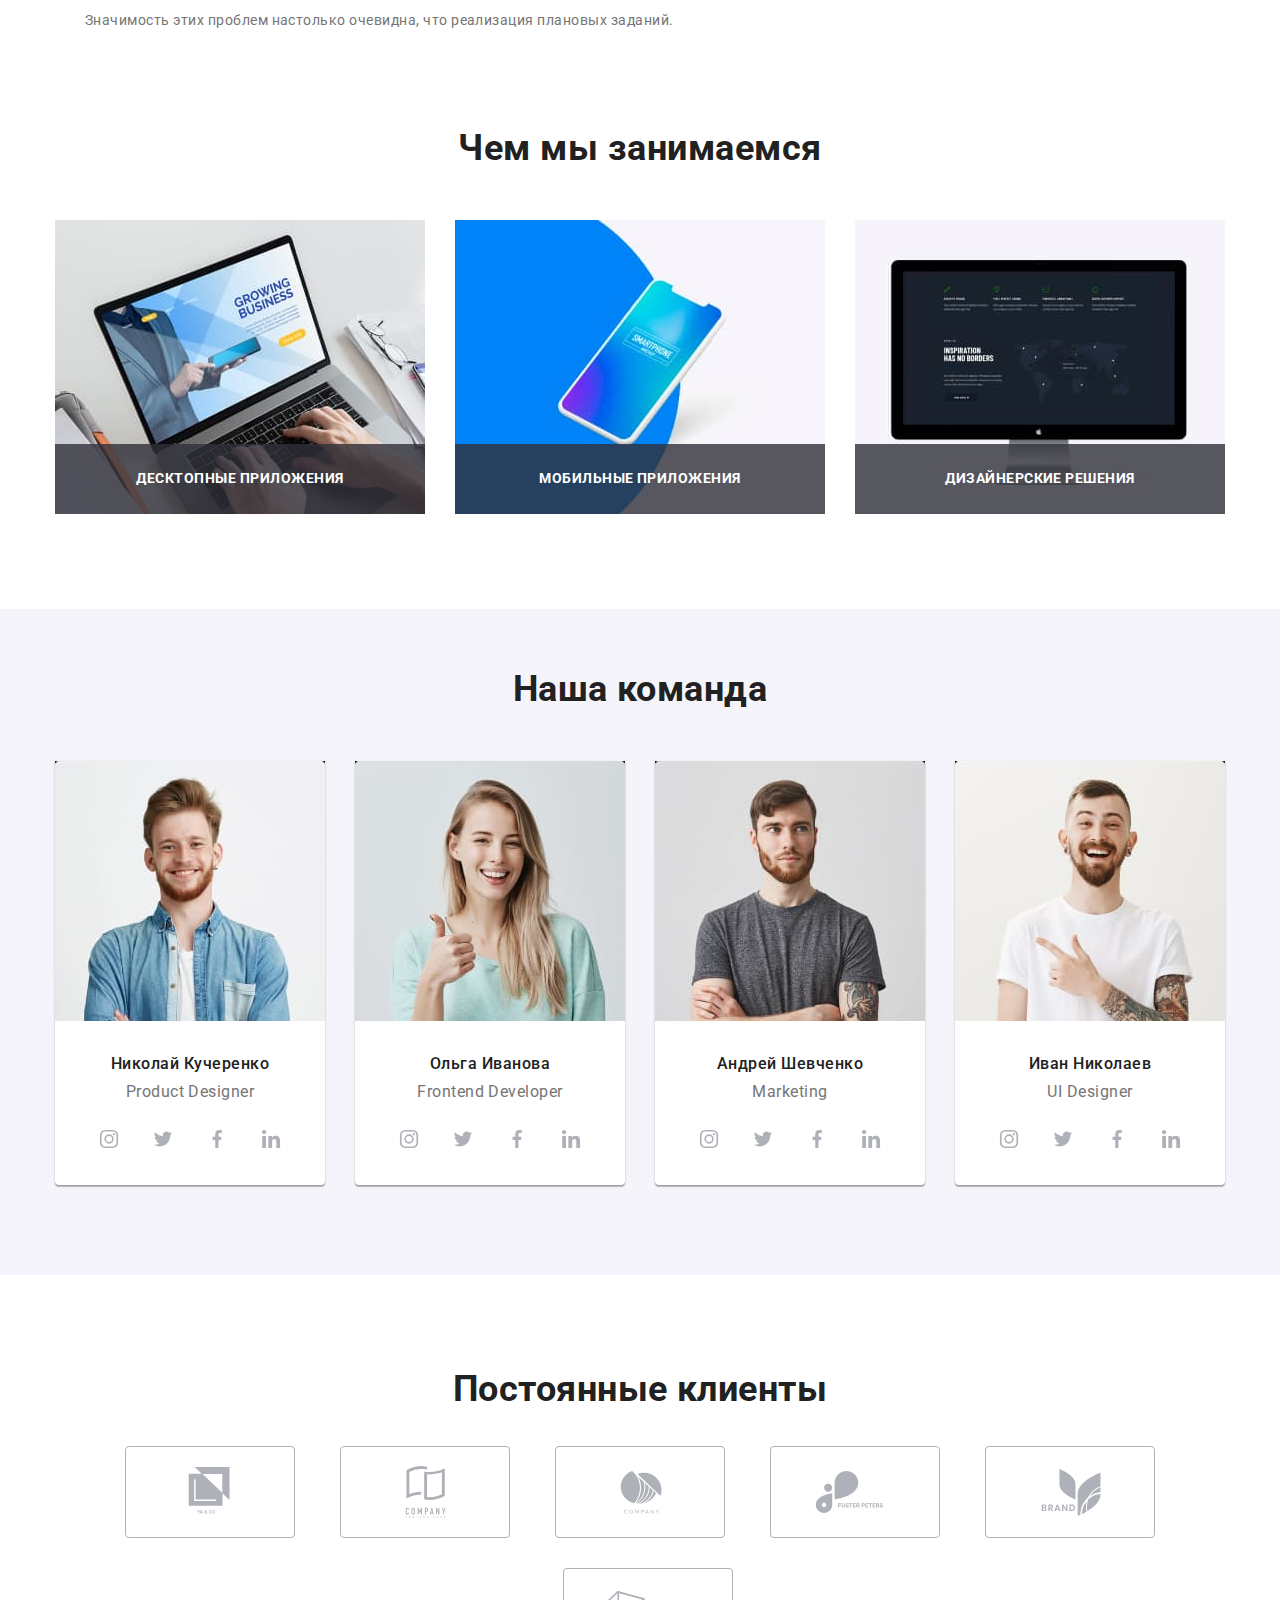
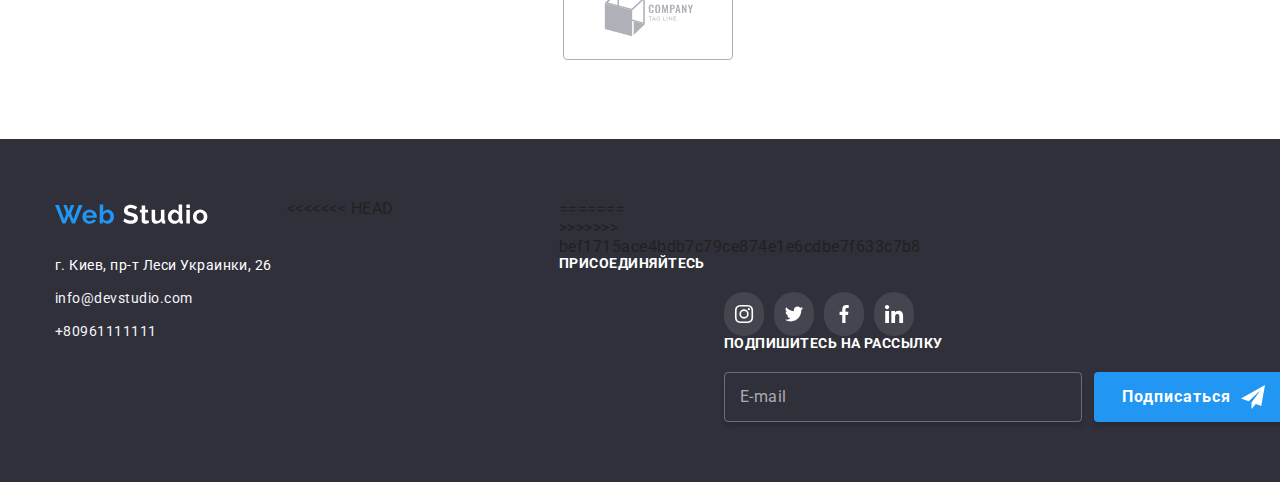
==== commit abccdb1e: "done" ====
--- a/index.html
+++ b/index.html
@@ -87,7 +87,11 @@
         >
       </section>
       <!-- Преимущества -->
+<<<<<<< HEAD
       <section class="feature-section">
+=======
+      <section>
+>>>>>>> bef1715ace4bdb7c79ce874e1e6cdbe7f633c7b8
         <div class="container">
           <h2 class="hide-item">Наши Преимущества</h2>
           <ul class="feature">
@@ -554,7 +558,11 @@
             </address>
           </div>
           <!-- Социальные сети -->
+<<<<<<< HEAD
           <div class="social-link-footer">
+=======
+          <div class="footer-social-link-container">
+>>>>>>> bef1715ace4bdb7c79ce874e1e6cdbe7f633c7b8
             <p class="footer-titles">присоединяйтесь</p>
             <div class="social-link-box footer">
               <a
--- a/css/main.min.css
+++ b/css/main.min.css
@@ -1,2 +1,6 @@
+<<<<<<< HEAD
 /*! normalize.css v8.0.1 | MIT License | github.com/necolas/normalize.css */html{line-height:1.15;-webkit-text-size-adjust:100%}body{margin:0}main{display:block}h1{font-size:2em;margin:0.67em 0}hr{-webkit-box-sizing:content-box;box-sizing:content-box;height:0;overflow:visible}pre{font-family:monospace, monospace;font-size:1em}a{background-color:transparent}abbr[title]{border-bottom:none;text-decoration:underline;-webkit-text-decoration:underline dotted;text-decoration:underline dotted}b,strong{font-weight:bolder}code,kbd,samp{font-family:monospace, monospace;font-size:1em}small{font-size:80%}sub,sup{font-size:75%;line-height:0;position:relative;vertical-align:baseline}sub{bottom:-0.25em}sup{top:-0.5em}img{border-style:none}button,input,optgroup,select,textarea{font-family:inherit;font-size:100%;line-height:1.15;margin:0}button,input{overflow:visible}button,select{text-transform:none}button,[type="button"],[type="reset"],[type="submit"]{-webkit-appearance:button}button::-moz-focus-inner,[type="button"]::-moz-focus-inner,[type="reset"]::-moz-focus-inner,[type="submit"]::-moz-focus-inner{border-style:none;padding:0}button:-moz-focusring,[type="button"]:-moz-focusring,[type="reset"]:-moz-focusring,[type="submit"]:-moz-focusring{outline:1px dotted ButtonText}fieldset{padding:0.35em 0.75em 0.625em}legend{-webkit-box-sizing:border-box;box-sizing:border-box;color:inherit;display:table;max-width:100%;padding:0;white-space:normal}progress{vertical-align:baseline}textarea{overflow:auto}[type="checkbox"],[type="radio"]{-webkit-box-sizing:border-box;box-sizing:border-box;padding:0}[type="number"]::-webkit-inner-spin-button,[type="number"]::-webkit-outer-spin-button{height:auto}[type="search"]{-webkit-appearance:textfield;outline-offset:-2px}[type="search"]::-webkit-search-decoration{-webkit-appearance:none}::-webkit-file-upload-button{-webkit-appearance:button;font:inherit}details{display:block}summary{display:list-item}template{display:none}[hidden]{display:none}html{-webkit-box-sizing:border-box;box-sizing:border-box}*,*::before,*::after{margin:0;padding:0;-webkit-box-sizing:inherit;box-sizing:inherit}a{text-decoration:none}li{list-style-type:none}body{color:#212121;font-family:Roboto, sans-serif;letter-spacing:0.03em}ul{margin:0;padding:0}.container{margin-left:auto;margin-right:auto;padding-left:15px;padding-right:15px}@media screen and (max-width: 767px){.container{max-width:480px}}@media screen and (min-width: 768px){.container{width:768px}}@media screen and (min-width: 1200px){.container{width:1200px}}.hide-item{display:none}.section-title{margin-top:0px;margin-bottom:30px;font-weight:700;font-size:36px;line-height:1.16;text-align:center;color:#212121}@media screen and (min-width: 1200px){.section-title{margin-bottom:50px}}.social-link-box{display:-webkit-box;display:-ms-flexbox;display:flex;-webkit-box-pack:center;-ms-flex-pack:center;justify-content:center;-webkit-box-align:center;-ms-flex-align:center;align-items:center}@media screen and (min-width: 768px){.social-link-footer{width:206px;margin-left:165px}}@media screen and (min-width: 1200px){.social-link-footer{margin-left:69px}}.social-link-box.footer{margin-top:20px;display:-webkit-box;display:-ms-flexbox;display:flex;-webkit-box-pack:center;-ms-flex-pack:center;justify-content:center;-webkit-box-align:center;-ms-flex-align:center;align-items:center}@media screen and (min-width: 1200px){.social-link-box.footer{-webkit-box-pack:start;-ms-flex-pack:start;justify-content:flex-start}}.social-link-box.footer a{background-color:rgba(255,255,255,0.1);border-radius:50px}.social-link-box a{display:-webkit-box;display:-ms-flexbox;display:flex;-webkit-box-pack:center;-ms-flex-pack:center;justify-content:center;-webkit-box-align:center;-ms-flex-align:center;align-items:center;padding:0;border:none;width:44px;height:44px;border-radius:50px;-webkit-transition:background-color 250ms cubic-bezier(0.4, 0, 0.2, 1);transition:background-color 250ms cubic-bezier(0.4, 0, 0.2, 1)}.social-link-box a:hover{background-color:#2196f3;border-radius:50px}.social-link-box a+a{margin-left:10px}.social-link{width:40px;height:40px;-webkit-transition:fill 250ms cubic-bezier(0.4, 0, 0.2, 1);transition:fill 250ms cubic-bezier(0.4, 0, 0.2, 1);fill:#afb1b8}.social-link-box a:hover .social-link{fill:#ffffff}.social-link.footer{fill:#ffffff}.header-position{position:relative;border-bottom:1px solid #ececec}.header-container{display:-webkit-box;display:-ms-flexbox;display:flex;-webkit-box-align:center;-ms-flex-align:center;align-items:center}@media screen and (max-width: 767px){.header-container{height:60px}}@media screen and (min-width: 768px){.header-container{height:81px}}@media screen and (min-width: 768px){.logo-header{margin-right:81px}}@media screen and (max-width: 1199px){.logo-header{width:141px;height:28px}}@media screen and (min-width: 1200px){.logo-header{width:153px;height:21px;margin-right:85px}}.menu-button{display:-webkit-inline-box;display:-ms-inline-flexbox;display:inline-flex;border:none;margin-left:auto;padding:0;background-color:transparent}@media screen and (min-width: 768px){.menu-button{display:none}}.menu-container{display:-webkit-box;display:-ms-flexbox;display:flex}@media screen and (max-width: 767px){.menu-container{display:none;position:absolute;top:101%;left:0;width:100%;padding-top:60px;padding-bottom:60px;background-color:#ffffff;z-index:10;-webkit-box-shadow:0px 1px 3px rgba(0,0,0,0.16),0px 2px 4px rgba(0,0,0,0.08),0px 4px 8px rgba(0,0,0,0.04);box-shadow:0px 1px 3px rgba(0,0,0,0.16),0px 2px 4px rgba(0,0,0,0.08),0px 4px 8px rgba(0,0,0,0.04)}}.menu-container.is-open{display:block}.menu-button .icon-clouse{display:none}.menu-button.is-open .icon-clouse{display:-webkit-inline-box;display:-ms-inline-flexbox;display:inline-flex}.menu-button.is-open .icon-menu{display:none}.header-list{padding:0;display:-webkit-box;display:-ms-flexbox;display:flex;-webkit-box-orient:vertical;-webkit-box-direction:normal;-ms-flex-direction:column;flex-direction:column;-webkit-box-pack:center;-ms-flex-pack:center;justify-content:center;-webkit-box-align:center;-ms-flex-align:center;align-items:center}@media screen and (min-width: 768px){.header-list{-webkit-box-orient:horizontal;-webkit-box-direction:normal;-ms-flex-direction:row;flex-direction:row}}@media screen and (min-width: 768px){.header-list li:not(:last-child){margin-right:50px}}@media screen and (max-width: 767px){.header-list li:not(:last-child){margin-bottom:32px}}@media screen and (max-width: 767px){.header-list li:last-child{margin-bottom:52px}}.header-nav-link{padding-bottom:8px;font-weight:500;font-size:14px;line-height:1.14;letter-spacing:0.02em;color:#212121;-webkit-transition:color 250ms cubic-bezier(0.4, 0, 0.2, 1);transition:color 250ms cubic-bezier(0.4, 0, 0.2, 1)}@media screen and (max-width: 767px){.header-nav-link{font-size:18px;line-height:1.16}}.header-nav-link:hover,.header-nav-link:focus{color:#2196f3}.active-page{position:relative}.active-page::after{content:"";position:absolute;bottom:0;display:block;width:100%;height:4px;background:#2196f3;border-radius:2px}.header-address{margin-left:305px;display:-webkit-box;display:-ms-flexbox;display:flex;-webkit-box-pack:center;-ms-flex-pack:center;justify-content:center}@media screen and (min-width: 768px) and (max-width: 1199px){.header-address :first-child{margin-bottom:10px}}@media screen and (max-width: 1199px){.header-address{-webkit-box-orient:vertical;-webkit-box-direction:normal;-ms-flex-direction:column;flex-direction:column;-webkit-box-align:start;-ms-flex-align:start;align-items:flex-start;margin-left:84px}}@media screen and (max-width: 767px){.header-address{-webkit-box-align:center;-ms-flex-align:center;align-items:center}}@media screen and (max-width: 767px){.header-address a:not(:first-child){margin-top:16px}}@media screen and (min-width: 1200px){.header-address a:not(:first-child){margin-left:30px}}.icon-header{padding:0;display:block;margin-right:10px;fill:#757575}.header-nav-adress{display:-webkit-box;display:-ms-flexbox;display:flex;-webkit-box-pack:center;-ms-flex-pack:center;justify-content:center;-webkit-box-align:center;-ms-flex-align:center;align-items:center;font-style:normal;font-weight:500;font-size:18px;line-height:1.16;letter-spacing:0.02em;color:#757575;-webkit-transition:color 250ms cubic-bezier(0.4, 0, 0.2, 1),fill 250ms cubic-bezier(0.4, 0, 0.2, 1);transition:color 250ms cubic-bezier(0.4, 0, 0.2, 1),fill 250ms cubic-bezier(0.4, 0, 0.2, 1)}@media screen and (min-width: 768px){.header-nav-adress{font-size:12px}}@media screen and (min-width: 1200px){.header-nav-adress{font-size:14px;line-height:1.14}}.header-nav-adress:hover,.header-nav-adress:focus{color:#2196f3;fill:#2196f3}.footer-section{background-color:#2f303a}.footer-box{padding-top:60px;padding-bottom:60px}@media screen and (max-width: 1199px){.footer-box{text-align:center}}@media screen and (min-width: 768px){.footer-box{display:-webkit-box;display:-ms-flexbox;display:flex;-ms-flex-wrap:wrap;flex-wrap:wrap}}.footer-titles{font-style:normal;font-weight:700;font-size:14px;line-height:1.14;text-transform:uppercase;color:#fff}@media screen and (max-width: 767px){.footer-titles{margin-top:60px}}.logo-footer{--color4: #ffffff}@media screen and (min-width: 768px){.footer-contacts{width:232px}}@media screen and (min-width: 768px) and (max-width: 1199px){.footer-contacts{margin-left:76px}}.footer-adress-list{margin-top:20px}@media screen and (max-width: 1199px){.footer-adress-list{text-align:center}}.footer-adress-list .item:not(:first-child){margin-top:9px}.footer-adress-link{margin-top:9px;font-style:normal;font-size:14px;line-height:1.7;color:rgba(255,255,255,0.6)}.footer-adress-map{font-style:normal;font-size:14px;line-height:1.7;color:#fff}@media screen and (max-width: 767px){.mailing{max-width:450px}}@media screen and (min-width: 768px) and (max-width: 1199px){.mailing{width:450px;margin-left:auto;margin-right:auto;margin-top:60px}}@media screen and (min-width: 1200px){.mailing{width:570px;margin-left:93px}}.footer-subscription{display:block;margin-top:20px}@media screen and (min-width: 1200px){.footer-subscription{display:-webkit-box;display:-ms-flexbox;display:flex}}.footer-subscription-box{position:relative;margin-right:12px;max-width:450px}@media screen and (max-width: 1199px){.footer-subscription-box{margin-bottom:20px}}@media screen and (min-width: 1200px){.footer-subscription-box{width:358px}}.footer-subscription-label{position:absolute;top:50%;left:16px;-webkit-transform:translateY(-50%);transform:translateY(-50%);font-size:16px;line-height:1.25;letter-spacing:0.03em;color:rgba(255,255,255,0.6);-webkit-transition:-webkit-transform 250ms cubic-bezier(0.4, 0, 0.2, 1);transition:-webkit-transform 250ms cubic-bezier(0.4, 0, 0.2, 1);transition:transform 250ms cubic-bezier(0.4, 0, 0.2, 1);transition:transform 250ms cubic-bezier(0.4, 0, 0.2, 1), -webkit-transform 250ms cubic-bezier(0.4, 0, 0.2, 1)}.footer-subscription-field:focus+.footer-subscription-label,.footer-subscription-field:not(:placeholder-shown)+.footer-subscription-label{-webkit-transform:translateY(-40px);transform:translateY(-40px);left:16px;font-size:12px;line-height:1.16;letter-spacing:0.01em}.footer-subscription-field{width:100%;height:50px;padding:15px 16px;border:1px solid rgba(255,255,255,0.3);-webkit-box-shadow:0px 4px 4px rgba(0,0,0,0.15);box-shadow:0px 4px 4px rgba(0,0,0,0.15);border-radius:4px;outline:none;font-size:16px;line-height:1.25;letter-spacing:0.03em;background-color:transparent;color:rgba(255,255,255,0.6)}.footer-subscription-button{display:-webkit-inline-box;display:-ms-inline-flexbox;display:inline-flex;-webkit-box-align:center;-ms-flex-align:center;align-items:center;-webkit-box-pack:center;-ms-flex-pack:center;justify-content:center;width:200px;height:50px;font-size:16px;font-weight:700;line-height:1.87;letter-spacing:0.06em;color:#fff;background:#2196f3;-webkit-box-shadow:0px 4px 4px rgba(0,0,0,0.15);box-shadow:0px 4px 4px rgba(0,0,0,0.15);border:transparent;border-radius:4px}.footer-subscription-icon{width:24px;height:24px;margin-left:10px}.services-hero{margin-left:auto;margin-right:auto;max-width:1600px;height:600px;padding-top:200px;text-align:center;background-image:-webkit-gradient(linear, left top, right top, from(rgba(47,48,58,0.8)), to(rgba(47,48,58,0.8))),url(../images/header.jpg);background-image:linear-gradient(to right, rgba(47,48,58,0.8), rgba(47,48,58,0.8)),url(../images/header.jpg);background-repeat:no-repeat;background-position:center;background-size:cover}.services-text-hero{margin-top:0px;margin-bottom:30px;font-weight:900;font-size:26px;line-height:1.61538;text-align:center;letter-spacing:0.06em;text-transform:uppercase;color:#fff}@media screen and (min-width: 1200px){.services-text-hero{font-size:44px;line-height:1.36364}}.services-button{display:inline-block;min-width:200px;height:50px;padding:10px 32px;font-weight:700;font-size:16px;line-height:1.87;text-align:center;letter-spacing:0.06em;color:#fff;background-color:#2196f3;-webkit-box-shadow:0px 4px 4px rgba(0,0,0,0.15);box-shadow:0px 4px 4px rgba(0,0,0,0.15);border-radius:4px;-webkit-transition:background-color 250ms cubic-bezier(0.4, 0, 0.2, 1);transition:background-color 250ms cubic-bezier(0.4, 0, 0.2, 1)}.services-button:hover{background-color:#188ce8}.feature-section{padding-bottom:60px}@media screen and (min-width: 1200px){.feature-section{padding-bottom:0px}}@media screen and (max-width: 1119px){.feature{padding-top:60px}}@media screen and (min-width: 1200px){.feature{padding-top:95px}}@media screen and (min-width: 768px){.feature{display:-webkit-box;display:-ms-flexbox;display:flex;-ms-flex-wrap:wrap;flex-wrap:wrap}}.feature li{width:100%}@media screen and (min-width: 768px){.feature li{width:354px}}@media screen and (min-width: 768px) and (max-width: 1199px){.feature li:nth-child(2n+2){margin-left:30px}}@media screen and (min-width: 1200px){.feature li{width:270px}.feature li+li{margin-left:30px}}.feature li::before{content:"";display:block;height:120px;margin-bottom:30px;background-repeat:no-repeat;background-size:70px 70px;background-position:center;background-color:#f5f4fa}@media screen and (max-width: 767px){.feature li::before{margin-bottom:55px}}.antena-img::before{background-image:url(../images/antena.svg)}.clock-img::before{background-image:url(..//images/clock.svg)}.diagram-img::before{background-image:url(..//images/diagram.svg)}.container-img::before{background-image:url(..//images/astronaunt.svg)}.feature-title{margin-bottom:10px;font-weight:700;font-size:14px;line-height:1.14;text-transform:uppercase}@media screen and (max-width: 767px){.feature-title{text-align:center}}.feature-text{font-weight:400;font-size:14px;line-height:1.7;color:#757575}@media screen and (max-width: 1199px){.feature-text{padding-bottom:30px}}.what-are-we-doing{display:none}@media screen and (min-width: 1200px){.what-are-we-doing{display:block;padding-top:95px;padding-bottom:95px}}.what-are-we-doing-list li{position:relative;max-width:370px;max-height:294px}.what-are-we-doing li+li{margin-left:30px}.what-are-we-doing-text{position:absolute;bottom:0;width:370px;height:70px;padding-top:27px;color:#fff;background:rgba(47,48,58,0.8);text-align:center;font-weight:700;font-size:14px;line-height:1.14;text-transform:uppercase}.what-are-we-doing ul{display:-webkit-box;display:-ms-flexbox;display:flex}.our-team{background-color:#f5f4fa;padding-top:94px;padding-bottom:94px}@media screen and (min-width: 768px){.our-team{padding-top:60px;padding-bottom:60px}}.our-team ul{display:block}@media screen and (min-width: 768px){.our-team ul{display:-webkit-box;display:-ms-flexbox;display:flex;-ms-flex-wrap:wrap;flex-wrap:wrap}}.our-team .box{background-color:#fff;-webkit-box-shadow:0px 2px 1px rgba(0,0,0,0.2),0px 1px 1px rgba(0,0,0,0.14),0px 1px 3px rgba(0,0,0,0.12);box-shadow:0px 2px 1px rgba(0,0,0,0.2),0px 1px 1px rgba(0,0,0,0.14),0px 1px 3px rgba(0,0,0,0.12);border-radius:0px 0px 4px 4px;padding-bottom:24px}.our-team li{margin-left:auto;margin-right:auto}@media screen and (max-width: 767px){.our-team li{max-width:450px;margin-bottom:30px}}@media screen and (min-width: 768px){.our-team li{width:354px}.our-team li:nth-child(2n+2){margin-left:30px}.our-team li:nth-child(n+2){margin-bottom:30px}}@media screen and (min-width: 1200px){.our-team li{width:270px}.our-team li+li{margin-left:30px}}.our-team-title{margin-top:30px;margin-bottom:10px;font-weight:500;font-size:16px;line-height:1.18;text-align:center;color:#212121}.our-team-text{margin-bottom:15px;font-weight:400;font-size:16px;line-height:1.18;text-align:center;color:#757575}.our-clients{padding-top:60px;padding-bottom:60px}@media screen and (min-width: 1200px){.our-clients{padding-top:94px;padding-bottom:94px}}.our-clients-list{display:-webkit-box;display:-ms-flexbox;display:flex;-ms-flex-wrap:wrap;flex-wrap:wrap;-webkit-box-pack:center;-ms-flex-pack:center;justify-content:center;-webkit-box-align:center;-ms-flex-align:center;align-items:center}.our-clients-list li{max-width:calc(50% - 30px)}@media screen and (max-width: 767px){.our-clients-list li:nth-child(2n+2){margin-left:30px}.our-clients-list li:nth-child(n+3){margin-top:30px}}@media screen and (min-width: 768px) and (max-width: 1199px){.our-clients-list li{width:226px}.our-clients-list li:nth-child(3n+2){margin-right:30px;margin-left:30px}.our-clients-list li:nth-child(n+4){margin-top:30px}}@media screen and (min-width: 1200px){.our-clients-list li{width:170px}.our-clients-list li+li{margin-left:30px}}.our-clients-list a{display:-webkit-box;display:-ms-flexbox;display:flex;-webkit-box-pack:center;-ms-flex-pack:center;justify-content:center;-webkit-box-align:center;-ms-flex-align:center;align-items:center;border:1px solid #afb1b8;border-radius:4px;max-width:210px;-webkit-transition:border 250ms cubic-bezier(0.4, 0, 0.2, 1);transition:border 250ms cubic-bezier(0.4, 0, 0.2, 1)}.our-clients-list a:hover{border:1px solid #2196f3}.our-clients-list a:hover .our-clients-label{fill:#2196f3}.our-clients-label{max-width:210px;max-height:90px;fill:#afb1b8;-webkit-transition:fill 250ms cubic-bezier(0.4, 0, 0.2, 1);transition:fill 250ms cubic-bezier(0.4, 0, 0.2, 1)}.backdrop{position:fixed;left:0;top:0;width:100%;height:100%;background-color:rgba(0,0,0,0.2);-webkit-transition:opacity 350ms cubic-bezier(0.4, 0, 0.2, 1);transition:opacity 350ms cubic-bezier(0.4, 0, 0.2, 1);z-index:10}.backdrop.is-hidden{opacity:0;visibility:hidden;pointer-events:none}.modal{position:absolute;top:50%;left:50%;-webkit-transform:translate(-50%, -50%);transform:translate(-50%, -50%);max-width:calc(100% - 30px);max-height:calc(100% - 30px);overflow:auto;padding:10px 40px 40px 40px;background:#fff;-webkit-box-shadow:0px 2px 1px rgba(0,0,0,0.2),0px 1px 1px rgba(0,0,0,0.14),0px 1px 3px rgba(0,0,0,0.12);box-shadow:0px 2px 1px rgba(0,0,0,0.2),0px 1px 1px rgba(0,0,0,0.14),0px 1px 3px rgba(0,0,0,0.12);border-radius:4px}@media screen and (max-width: 1199px){.modal{padding:8px 45px 40px 36px}}.button-clouse{display:block;width:30px;height:30px;margin-right:-30px;margin-left:auto;background:#fff;border:1px solid rgba(0,0,0,0.1);border-radius:50%}.icon-clouse{width:11px;height:11px;fill:#000000}.text-modal{display:block;margin-bottom:30px;font-weight:700;font-size:20px;line-height:1.15;text-align:center;letter-spacing:0.03em}.modal-box{position:relative}@media screen and (max-width: 1199px){.modal-box{max-width:100%}}.icon-name{position:absolute;fill:black;top:50%;left:16px;-webkit-transform:translateY(-50%);transform:translateY(-50%);width:12px;height:12px;z-index:1}.modal-form-input:focus ~ .icon-name,.modal-form-input:not(:placeholder-shown) ~ .icon-name{fill:#2196f3}.modal-form{display:-webkit-box;display:-ms-flexbox;display:flex;-webkit-box-orient:vertical;-webkit-box-direction:normal;-ms-flex-direction:column;flex-direction:column;-webkit-box-pack:center;-ms-flex-pack:center;justify-content:center;-webkit-box-align:center;-ms-flex-align:center;align-items:center}.modal-label{position:absolute;top:50%;left:42px;-webkit-transform:translateY(-50%);transform:translateY(-50%);color:#757575;font-size:14px;line-height:1.14;letter-spacing:0.01em;-webkit-transition:-webkit-transform 250ms cubic-bezier(0.4, 0, 0.2, 1);transition:-webkit-transform 250ms cubic-bezier(0.4, 0, 0.2, 1);transition:transform 250ms cubic-bezier(0.4, 0, 0.2, 1);transition:transform 250ms cubic-bezier(0.4, 0, 0.2, 1), -webkit-transform 250ms cubic-bezier(0.4, 0, 0.2, 1)}.modal-form-input:focus+.modal-label,.modal-form-input:not(:placeholder-shown)+.modal-label{-webkit-transform:translateY(-40px);transform:translateY(-40px);left:16px;color:#2196f3;font-size:12px;line-height:1.16;letter-spacing:0.01em}.coments{position:absolute;top:12px;left:16px;color:#757575;font-size:14px;line-height:1.14;letter-spacing:0.01em;-webkit-transition:-webkit-transform 250ms cubic-bezier(0.4, 0, 0.2, 1);transition:-webkit-transform 250ms cubic-bezier(0.4, 0, 0.2, 1);transition:transform 250ms cubic-bezier(0.4, 0, 0.2, 1);transition:transform 250ms cubic-bezier(0.4, 0, 0.2, 1), -webkit-transform 250ms cubic-bezier(0.4, 0, 0.2, 1)}.modal-form-input:focus+.coments,.modal-form-input:not(:placeholder-shown)+.coments{-webkit-transform:translateY(-30px);transform:translateY(-30px);left:16px;color:#2196f3;border-color:#2196f3;font-size:12px;line-height:1.16;letter-spacing:0.01em}.modal-form li:not(:first-child){margin-top:28px}.modal-form li:nth-child(5){margin-top:20px}.modal-form-input{width:370px;max-width:100%;height:40px;padding:12px 18px 12px 42px;border:1px solid rgba(33,33,33,0.2);border-radius:4px;outline:none;font-size:14px;line-height:1.14;letter-spacing:0.01em;color:#757575}@media screen and (min-width: 1200px){.modal-form-input{width:448px}}.modal-form-input:focus,.modal-form-input:not(:placeholder-shown){border-color:#2196f3;outline:none}.modal-form-input.text-area{height:120px;resize:none;padding:12px;padding:12px 16px}.checkbox-box{display:-webkit-box;display:-ms-flexbox;display:flex;-webkit-box-align:center;-ms-flex-align:center;align-items:center;-webkit-box-pack:center;-ms-flex-pack:center;justify-content:center;padding:0;position:relative}.checkbox{position:absolute;width:1px;height:1px;margin:-1px;border:0;padding:0;clip:rect(0 0 0 0);overflow:hidden}.check-text{display:-webkit-box;display:-ms-flexbox;display:flex;-webkit-box-align:center;-ms-flex-align:center;align-items:center;-webkit-box-pack:center;-ms-flex-pack:center;justify-content:center;font-size:14px;line-height:1.7;letter-spacing:0.03em;color:#757575}@media screen and (max-width: 1199px){.check-text{font-size:12px;line-height:1.16}}.check-text::before{content:" ";width:16px;height:15px;border:1px solid black;border-radius:2px;margin-right:8px}.check-text a{color:#2196f3;-webkit-text-decoration-line:underline;text-decoration-line:underline}.checkbox:checked ~ .check-text::before{padding:0;background:#2196f3;border:none;background-image:url(../images/icon-check.svg);background-size:cover;background-repeat:no-repeat;background-origin:border-box;fill:#ffffff}.modal-button-send{min-width:200px;min-height:50px;padding:10px 32px;background:#2196f3;-webkit-box-shadow:0px 4px 4px rgba(0,0,0,0.15);box-shadow:0px 4px 4px rgba(0,0,0,0.15);border-radius:4px;border:1px solid #2196f3;font-weight:700;font-size:16px;line-height:1.87;text-align:center;letter-spacing:0.06em;color:#fff;background-color:#2196f3;-webkit-transition:background-color 250ms cubic-bezier(0.4, 0, 0.2, 1);transition:background-color 250ms cubic-bezier(0.4, 0, 0.2, 1)}.modal-button-send:hover,.modal-button-send:focus{background-color:#188ce8}.portfolio-box{padding-top:93px;padding-bottom:94px}@media screen and (max-width: 1199px){.portfolio-box{padding-top:60px;padding-bottom:60px}}.filters-flex{display:-webkit-box;display:-ms-flexbox;display:flex;-webkit-box-pack:start;-ms-flex-pack:start;justify-content:flex-start;-ms-flex-wrap:wrap;flex-wrap:wrap;margin-bottom:52px}@media screen and (min-width: 768px){.filters-flex{-webkit-box-pack:center;-ms-flex-pack:center;justify-content:center}}.filters-flex li+li{margin-left:8px}@media screen and (max-width: 767px){.filters-flex li:nth-child(3n+1){margin-left:0px}.filters-flex li:nth-child(1n+4){margin-top:15px}}.filters-button{background-color:#f5f4fa;padding:6px 22px;border-radius:4px;border:none;font-weight:500;font-size:16px;line-height:1.62;outline:none;-webkit-transition:color 250ms cubic-bezier(0.4, 0, 0.2, 1),background-color 250ms cubic-bezier(0.4, 0, 0.2, 1),-webkit-box-shadow 250ms cubic-bezier(0.4, 0, 0.2, 1);transition:color 250ms cubic-bezier(0.4, 0, 0.2, 1),background-color 250ms cubic-bezier(0.4, 0, 0.2, 1),-webkit-box-shadow 250ms cubic-bezier(0.4, 0, 0.2, 1);transition:color 250ms cubic-bezier(0.4, 0, 0.2, 1),background-color 250ms cubic-bezier(0.4, 0, 0.2, 1),box-shadow 250ms cubic-bezier(0.4, 0, 0.2, 1);transition:color 250ms cubic-bezier(0.4, 0, 0.2, 1),background-color 250ms cubic-bezier(0.4, 0, 0.2, 1),box-shadow 250ms cubic-bezier(0.4, 0, 0.2, 1),-webkit-box-shadow 250ms cubic-bezier(0.4, 0, 0.2, 1)}.filters-button:hover,.filters-button:focus{background-color:#2196f3;color:#fff;-webkit-box-shadow:0px 2px 2px rgba(0,0,0,0.12),0px 1px 2px rgba(0,0,0,0.08),0px 3px 1px rgba(0,0,0,0.1);box-shadow:0px 2px 2px rgba(0,0,0,0.12),0px 1px 2px rgba(0,0,0,0.08),0px 3px 1px rgba(0,0,0,0.1);border-radius:4px;border:none}@media screen and (min-width: 768px){.portfolio{display:-webkit-box;display:-ms-flexbox;display:flex;-ms-flex-wrap:wrap;flex-wrap:wrap}}@media screen and (max-width: 767px){.portfolio li{max-width:450px}.portfolio li+li{margin-top:30px}}@media screen and (min-width: 768px) and (max-width: 1199px){.portfolio li{width:354px}.portfolio li:nth-child(2n+2){margin-left:30px}.portfolio li:nth-child(n+2){margin-bottom:30px}}@media screen and (min-width: 1200px){.portfolio li{max-width:370px;margin-right:30px;margin-bottom:30px}.portfolio li:nth-child(3n){margin-right:0}}.portfolio a{display:block;width:100%;height:100%;border:1px solid #eeeeee;-webkit-transition:-webkit-box-shadow 250ms cubic-bezier(0.4, 0, 0.2, 1);transition:-webkit-box-shadow 250ms cubic-bezier(0.4, 0, 0.2, 1);transition:box-shadow 250ms cubic-bezier(0.4, 0, 0.2, 1);transition:box-shadow 250ms cubic-bezier(0.4, 0, 0.2, 1), -webkit-box-shadow 250ms cubic-bezier(0.4, 0, 0.2, 1)}.portfolio a:hover{-webkit-box-shadow:1px 4px 6px rgba(0,0,0,0.16),0px 4px 4px rgba(0,0,0,0.06),0px 1px 1px rgba(0,0,0,0.12);box-shadow:1px 4px 6px rgba(0,0,0,0.16),0px 4px 4px rgba(0,0,0,0.06),0px 1px 1px rgba(0,0,0,0.12)}.portfolio a:hover .back-side-card{-webkit-transform:translateY(0%);transform:translateY(0%)}.card{position:relative;overflow:hidden;width:100%;height:294px}@media screen and (min-width: 768px){.card{max-width:354px}}@media screen and (min-width: 1200px){.card{max-width:370px}}.back-side-card{position:absolute;top:0;left:0;max-width:450px;height:294px;padding:63px 24px;color:#fff;background:rgba(33,150,243,0.9);font-weight:400;font-size:18px;line-height:1.56;letter-spacing:0.03em;-webkit-transform:translateY(100%);transform:translateY(100%);-webkit-transition:-webkit-transform 250ms cubic-bezier(0.4, 0, 0.2, 1);transition:-webkit-transform 250ms cubic-bezier(0.4, 0, 0.2, 1);transition:transform 250ms cubic-bezier(0.4, 0, 0.2, 1);transition:transform 250ms cubic-bezier(0.4, 0, 0.2, 1), -webkit-transform 250ms cubic-bezier(0.4, 0, 0.2, 1)}@media screen and (min-width: 768px){.back-side-card{max-width:354px}}@media screen and (min-width: 1200px){.back-side-card{max-width:370px}}.main-content-headers{margin-top:20px;padding-left:24px;font-weight:700;font-size:18px;line-height:2;letter-spacing:0.06em;color:#212121}.main-content-text{margin-top:4px;margin-bottom:20px;padding-left:24px;font-size:16px;line-height:1.8;color:#757575}.main-content-text-target{font-size:18px;line-height:1.5;color:#fff}
+=======
+/*! normalize.css v8.0.1 | MIT License | github.com/necolas/normalize.css */html{line-height:1.15;-webkit-text-size-adjust:100%}body{margin:0}main{display:block}h1{font-size:2em;margin:0.67em 0}hr{-webkit-box-sizing:content-box;box-sizing:content-box;height:0;overflow:visible}pre{font-family:monospace, monospace;font-size:1em}a{background-color:transparent}abbr[title]{border-bottom:none;text-decoration:underline;-webkit-text-decoration:underline dotted;text-decoration:underline dotted}b,strong{font-weight:bolder}code,kbd,samp{font-family:monospace, monospace;font-size:1em}small{font-size:80%}sub,sup{font-size:75%;line-height:0;position:relative;vertical-align:baseline}sub{bottom:-0.25em}sup{top:-0.5em}img{border-style:none}button,input,optgroup,select,textarea{font-family:inherit;font-size:100%;line-height:1.15;margin:0}button,input{overflow:visible}button,select{text-transform:none}button,[type="button"],[type="reset"],[type="submit"]{-webkit-appearance:button}button::-moz-focus-inner,[type="button"]::-moz-focus-inner,[type="reset"]::-moz-focus-inner,[type="submit"]::-moz-focus-inner{border-style:none;padding:0}button:-moz-focusring,[type="button"]:-moz-focusring,[type="reset"]:-moz-focusring,[type="submit"]:-moz-focusring{outline:1px dotted ButtonText}fieldset{padding:0.35em 0.75em 0.625em}legend{-webkit-box-sizing:border-box;box-sizing:border-box;color:inherit;display:table;max-width:100%;padding:0;white-space:normal}progress{vertical-align:baseline}textarea{overflow:auto}[type="checkbox"],[type="radio"]{-webkit-box-sizing:border-box;box-sizing:border-box;padding:0}[type="number"]::-webkit-inner-spin-button,[type="number"]::-webkit-outer-spin-button{height:auto}[type="search"]{-webkit-appearance:textfield;outline-offset:-2px}[type="search"]::-webkit-search-decoration{-webkit-appearance:none}::-webkit-file-upload-button{-webkit-appearance:button;font:inherit}details{display:block}summary{display:list-item}template{display:none}[hidden]{display:none}html{-webkit-box-sizing:border-box;box-sizing:border-box}*,*::before,*::after{margin:0;padding:0;-webkit-box-sizing:inherit;box-sizing:inherit}a{text-decoration:none}li{list-style-type:none}body{color:#212121;font-family:Roboto, sans-serif;letter-spacing:0.03em}ul{margin:0;padding:0}.container{margin-left:auto;margin-right:auto;padding-left:15px;padding-right:15px}@media screen and (max-width: 767px){.container{max-width:480px}}@media screen and (min-width: 768px){.container{max-width:768px}}@media screen and (min-width: 1200px){.container{max-width:1200px}}.hide-item{display:none}.section-title{margin-top:0px;margin-bottom:30px;font-weight:700;font-size:36px;line-height:1.16;text-align:center;color:#212121}@media screen and (min-width: 1200px){.section-title{margin-bottom:50px}}.social-link-box{display:-webkit-box;display:-ms-flexbox;display:flex;-webkit-box-pack:center;-ms-flex-pack:center;justify-content:center;-webkit-box-align:center;-ms-flex-align:center;align-items:center}.social-link-box.footer{margin-top:20px}.social-link-box.footer a{background-color:rgba(255,255,255,0.1);border-radius:50px}.social-link-box a{display:-webkit-box;display:-ms-flexbox;display:flex;-webkit-box-pack:center;-ms-flex-pack:center;justify-content:center;-webkit-box-align:center;-ms-flex-align:center;align-items:center;padding:0;border:none;width:44px;height:44px;border-radius:50px;-webkit-transition:background-color 250ms cubic-bezier(0.4, 0, 0.2, 1);transition:background-color 250ms cubic-bezier(0.4, 0, 0.2, 1)}.social-link-box a:hover{background-color:#2196f3;border-radius:50px}.social-link-box a+a{margin-left:10px}.social-link{width:40px;height:40px;-webkit-transition:fill 250ms cubic-bezier(0.4, 0, 0.2, 1);transition:fill 250ms cubic-bezier(0.4, 0, 0.2, 1);fill:#afb1b8}.social-link-box a:hover .social-link{fill:#ffffff}.social-link.footer{fill:#ffffff}.header-position{position:relative;border-bottom:1px solid #ececec}.header-container{display:-webkit-box;display:-ms-flexbox;display:flex;-webkit-box-align:center;-ms-flex-align:center;align-items:center}@media screen and (max-width: 767px){.header-container{height:60px}}@media screen and (min-width: 768px){.header-container{height:81px}}@media screen and (max-width: 1999px){.logo-header{width:141px;height:28px}}@media screen and (min-width: 1200px){.logo-header{width:153px;height:21px}}.menu-button{display:-webkit-inline-box;display:-ms-inline-flexbox;display:inline-flex;border:none;margin-left:auto;padding:0;background-color:transparent}.menu-container{display:none;position:absolute;top:101%;left:0;width:100%;padding-top:60px;padding-bottom:60px;background-color:#ffffff;z-index:10;-webkit-box-shadow:0px 1px 3px rgba(0,0,0,0.16),0px 2px 4px rgba(0,0,0,0.08),0px 4px 8px rgba(0,0,0,0.04);box-shadow:0px 1px 3px rgba(0,0,0,0.16),0px 2px 4px rgba(0,0,0,0.08),0px 4px 8px rgba(0,0,0,0.04)}.menu-container.is-open{display:block}.menu-button .icon-clouse{display:none}.menu-button.is-open .icon-clouse{display:-webkit-inline-box;display:-ms-inline-flexbox;display:inline-flex}.menu-button.is-open .icon-menu{display:none}.header-list{padding:0;display:-webkit-box;display:-ms-flexbox;display:flex;-webkit-box-orient:vertical;-webkit-box-direction:normal;-ms-flex-direction:column;flex-direction:column;-webkit-box-pack:center;-ms-flex-pack:center;justify-content:center;-webkit-box-align:center;-ms-flex-align:center;align-items:center}@media screen and (max-width: 767px){.header-list li:not(:last-child){margin-bottom:32px}}@media screen and (min-width: 768px){.header-list li:not(:last-child){margin-left:50px}}@media screen and (max-width: 767px){.header-list li:last-child{margin-bottom:52px}}.header-nav-link{padding-bottom:8px;font-weight:500;font-size:14px;line-height:1.14;letter-spacing:0.02em;color:#212121;-webkit-transition:color 250ms cubic-bezier(0.4, 0, 0.2, 1);transition:color 250ms cubic-bezier(0.4, 0, 0.2, 1)}.header-nav-link:hover,.header-nav-link:focus{color:#2196f3}.active-page{position:relative}.active-page::after{content:"";position:absolute;bottom:0;display:block;width:100%;height:4px;background:#2196f3;border-radius:2px}.header-address{margin-left:auto;display:-webkit-box;display:-ms-flexbox;display:flex;-webkit-box-pack:center;-ms-flex-pack:center;justify-content:center}@media screen and (max-width: 767px){.header-address{-webkit-box-orient:vertical;-webkit-box-direction:normal;-ms-flex-direction:column;flex-direction:column;-webkit-box-align:center;-ms-flex-align:center;align-items:center}}@media screen and (max-width: 767px){.header-address a:not(:first-child){margin-top:16px}}.icon-header{padding:0;display:block;margin-right:10px;fill:#757575}.header-nav-adress{display:-webkit-box;display:-ms-flexbox;display:flex;-webkit-box-pack:center;-ms-flex-pack:center;justify-content:center;-webkit-box-align:center;-ms-flex-align:center;align-items:center;font-style:normal;font-weight:500;font-size:14px;line-height:1.14;letter-spacing:0.02em;color:#757575;-webkit-transition:color 250ms cubic-bezier(0.4, 0, 0.2, 1),fill 250ms cubic-bezier(0.4, 0, 0.2, 1);transition:color 250ms cubic-bezier(0.4, 0, 0.2, 1),fill 250ms cubic-bezier(0.4, 0, 0.2, 1)}.header-nav-adress:hover,.header-nav-adress:focus{color:#2196f3;fill:#2196f3}.footer-section{background-color:#2f303a}.footer-box{padding-top:60px;padding-bottom:60px}@media screen and (max-width: 1199px){.footer-box{text-align:center}}@media screen and (min-width: 768px){.footer-box{display:-webkit-box;display:-ms-flexbox;display:flex}}@media screen and (min-width: 768px){.footer-box div:nth-child(2){margin-left:165px}}@media screen and (min-width: 768px){.footer-box div+div{margin-left:94px}}.footer-titles{font-style:normal;font-weight:700;font-size:14px;line-height:1.14;text-transform:uppercase;color:#fff}@media screen and (max-width: 767px){.footer-titles{margin-top:60px}}.logo-footer{--color4: #ffffff}.footer-adress-list{margin-top:20px}@media screen and (max-width: 1199px){.footer-adress-list{text-align:center}}@media screen and (min-width: 1200px){.footer-contacts .item{width:231px}}.footer-contacts .item:not(:first-child){margin-top:9px}.footer-adress-link{margin-top:9px;font-style:normal;font-size:14px;line-height:1.7;color:#f5f4fa}.footer-adress-map{font-style:normal;font-size:14px;line-height:1.7;color:#fff}.mailing{max-width:450px}@media screen and (min-width: 1200px){.mailing{max-width:570px}}.footer-subscription{display:block;margin-top:20px}@media screen and (min-width: 1200px){.footer-subscription{display:-webkit-box;display:-ms-flexbox;display:flex}}.footer-subscription-box{position:relative;margin-right:12px;max-width:450px}@media screen and (max-width: 1199px){.footer-subscription-box{margin-bottom:20px}}@media screen and (min-width: 1200px){.footer-subscription-box{max-width:358px}}.footer-subscription-label{position:absolute;top:50%;left:16px;-webkit-transform:translateY(-50%);transform:translateY(-50%);font-size:16px;line-height:1.25;letter-spacing:0.03em;color:rgba(255,255,255,0.6);-webkit-transition:-webkit-transform 250ms cubic-bezier(0.4, 0, 0.2, 1);transition:-webkit-transform 250ms cubic-bezier(0.4, 0, 0.2, 1);transition:transform 250ms cubic-bezier(0.4, 0, 0.2, 1);transition:transform 250ms cubic-bezier(0.4, 0, 0.2, 1), -webkit-transform 250ms cubic-bezier(0.4, 0, 0.2, 1)}.footer-subscription-field:focus+.footer-subscription-label,.footer-subscription-field:not(:placeholder-shown)+.footer-subscription-label{-webkit-transform:translateY(-40px);transform:translateY(-40px);left:16px;font-size:12px;line-height:1.16;letter-spacing:0.01em}.footer-subscription-field{width:100%;height:50px;padding:15px 16px;border:1px solid rgba(255,255,255,0.3);-webkit-box-shadow:0px 4px 4px rgba(0,0,0,0.15);box-shadow:0px 4px 4px rgba(0,0,0,0.15);border-radius:4px;font-size:16px;line-height:1.25;letter-spacing:0.03em;background-color:transparent;color:rgba(255,255,255,0.6)}.footer-subscription-button{display:-webkit-inline-box;display:-ms-inline-flexbox;display:inline-flex;-webkit-box-align:center;-ms-flex-align:center;align-items:center;-webkit-box-pack:center;-ms-flex-pack:center;justify-content:center;width:200px;height:50px;font-size:16px;font-weight:700;line-height:1.87;letter-spacing:0.06em;color:#fff;background:#2196f3;-webkit-box-shadow:0px 4px 4px rgba(0,0,0,0.15);box-shadow:0px 4px 4px rgba(0,0,0,0.15);border:transparent;border-radius:4px}.footer-subscription-icon{width:24px;height:24px;margin-left:10px}.services-hero{margin-left:auto;margin-right:auto;max-width:1600px;height:600px;padding-top:200px;text-align:center;background-image:-webkit-gradient(linear, left top, right top, from(rgba(47,48,58,0.8)), to(rgba(47,48,58,0.8))),url(../images/header.jpg);background-image:linear-gradient(to right, rgba(47,48,58,0.8), rgba(47,48,58,0.8)),url(../images/header.jpg);background-repeat:no-repeat;background-position:center;background-size:cover}.services-text-hero{margin-top:0px;margin-bottom:30px;font-weight:900;font-size:26px;line-height:1.61538;text-align:center;letter-spacing:0.06em;text-transform:uppercase;color:#fff}.services-button{display:inline-block;min-width:200px;padding:10px 32px;font-weight:700;font-size:16px;line-height:1.87;text-align:center;letter-spacing:0.06em;color:#fff;background-color:#2196f3;-webkit-box-shadow:0px 4px 4px rgba(0,0,0,0.15);box-shadow:0px 4px 4px rgba(0,0,0,0.15);border-radius:4px;-webkit-transition:background-color 250ms cubic-bezier(0.4, 0, 0.2, 1);transition:background-color 250ms cubic-bezier(0.4, 0, 0.2, 1)}.services-button:hover{background-color:#188ce8}@media screen and (max-width: 1119px){.feature{padding-top:60px}}@media screen and (min-width: 1200px){.feature{padding-top:95px}}@media screen and (min-width: 768px){.feature{display:-webkit-box;display:-ms-flexbox;display:flex}}.feature li{width:100%}.feature li::before{content:"";display:block;height:120px;margin-bottom:30px;background-repeat:no-repeat;background-size:70px 70px;background-position:center;background-color:#f5f4fa}@media screen and (max-width: 767px){.feature li::before{margin-bottom:55px}}@media screen and (min-width: 768px){.feature li+li{margin-left:30px}}.antena-img::before{background-image:url(../images/antena.svg)}.clock-img::before{background-image:url(..//images/clock.svg)}.diagram-img::before{background-image:url(..//images/diagram.svg)}.container-img::before{background-image:url(..//images/astronaunt.svg)}.feature-title{margin-bottom:10px;font-weight:700;font-size:14px;line-height:1.14;text-transform:uppercase}@media screen and (max-width: 767px){.feature-title{text-align:center}}.feature-text{font-weight:400;font-size:14px;line-height:1.7;color:#757575}@media screen and (max-width: 1199px){.feature-text{padding-bottom:30px}}.what-are-we-doing{display:none}@media screen and (min-width: 1200px){.what-are-we-doing{display:block;padding-top:95px;padding-bottom:95px}}.what-are-we-doing-list li{position:relative;max-width:370px;max-height:294px}.what-are-we-doing li+li{margin-left:30px}.what-are-we-doing-text{position:absolute;bottom:0;width:370px;height:70px;padding-top:27px;color:#fff;background:rgba(47,48,58,0.8);text-align:center;font-weight:700;font-size:14px;line-height:1.14;text-transform:uppercase}.what-are-we-doing ul{display:-webkit-box;display:-ms-flexbox;display:flex}.our-team{background-color:#f5f4fa;padding-top:94px;padding-bottom:94px}@media screen and (min-width: 1200px){.our-team{padding-top:60px;padding-bottom:60px}}.our-team ul{display:block}@media screen and (min-width: 768px){.our-team ul{display:-webkit-box;display:-ms-flexbox;display:flex}}.our-team .box{background-color:#fff;-webkit-box-shadow:0px 2px 1px rgba(0,0,0,0.2),0px 1px 1px rgba(0,0,0,0.14),0px 1px 3px rgba(0,0,0,0.12);box-shadow:0px 2px 1px rgba(0,0,0,0.2),0px 1px 1px rgba(0,0,0,0.14),0px 1px 3px rgba(0,0,0,0.12);border-radius:0px 0px 4px 4px;padding-bottom:24px}.our-team li{margin-left:auto;margin-right:auto}@media screen and (max-width: 767px){.our-team li{max-width:450px;margin-bottom:30px}}@media screen and (min-width: 768px){.our-team li{max-width:354px}}@media screen and (min-width: 1200px){.our-team li{max-width:270px}.our-team li+li{margin-left:30px}}.our-team-title{margin-top:30px;margin-bottom:10px;font-weight:500;font-size:16px;line-height:1.18;text-align:center;color:#212121}.our-team-text{margin-bottom:15px;font-weight:400;font-size:16px;line-height:1.18;text-align:center;color:#757575}.our-clients{padding-top:60px;padding-bottom:60px}@media screen and (min-width: 1200px){.our-clients{padding-top:94px;padding-bottom:94px}}.our-clients ul{display:-webkit-box;display:-ms-flexbox;display:flex;-webkit-box-pack:center;-ms-flex-pack:center;justify-content:center;-webkit-box-align:center;-ms-flex-align:center;align-items:center;margin:-30px}.our-clients li{margin:15px}.our-clients-list{display:-webkit-box;display:-ms-flexbox;display:flex;-ms-flex-wrap:wrap;flex-wrap:wrap}.our-clients-list a{display:-webkit-box;display:-ms-flexbox;display:flex;-webkit-box-pack:center;-ms-flex-pack:center;justify-content:center;-webkit-box-align:center;-ms-flex-align:center;align-items:center;border:1px solid #afb1b8;border-radius:4px;-webkit-transition:border 250ms cubic-bezier(0.4, 0, 0.2, 1);transition:border 250ms cubic-bezier(0.4, 0, 0.2, 1)}.our-clients-list a:hover{border:1px solid #2196f3}.our-clients-list a:hover .our-clients-label{fill:#2196f3}.our-clients-label{width:210px;height:90px;fill:#afb1b8;-webkit-transition:fill 250ms cubic-bezier(0.4, 0, 0.2, 1);transition:fill 250ms cubic-bezier(0.4, 0, 0.2, 1)}.backdrop{position:fixed;left:0;top:0;width:100%;height:100%;background-color:rgba(0,0,0,0.2);-webkit-transition:opacity 350ms cubic-bezier(0.4, 0, 0.2, 1);transition:opacity 350ms cubic-bezier(0.4, 0, 0.2, 1)}.backdrop.is-hidden{opacity:0;visibility:hidden;pointer-events:none}.modal{position:absolute;top:50%;left:50%;-webkit-transform:translate(-50%, -50%);transform:translate(-50%, -50%);max-width:calc(100% - 30px);max-height:calc(100% - 30px);overflow:auto;padding:10px 40px 40px 40px;background:#fff;-webkit-box-shadow:0px 2px 1px rgba(0,0,0,0.2),0px 1px 1px rgba(0,0,0,0.14),0px 1px 3px rgba(0,0,0,0.12);box-shadow:0px 2px 1px rgba(0,0,0,0.2),0px 1px 1px rgba(0,0,0,0.14),0px 1px 3px rgba(0,0,0,0.12);border-radius:4px}@media screen and (max-width: 1199px){.modal{padding:8px 45px 40px 36px}}.button-clouse{display:block;width:30px;height:30px;margin-right:-30px;margin-left:auto;background:#fff;border:1px solid rgba(0,0,0,0.1);border-radius:50%}.icon-clouse{width:11px;height:11px;fill:#000000}.text-modal{display:block;margin-bottom:30px;font-weight:700;font-size:20px;line-height:1.15;text-align:center;letter-spacing:0.03em}.modal-box{position:relative}.icon-name{position:absolute;fill:black;top:50%;left:16px;-webkit-transform:translateY(-50%);transform:translateY(-50%);width:12px;height:12px;z-index:1}.modal-form-input:focus ~ .icon-name,.modal-form-input:not(:placeholder-shown) ~ .icon-name{fill:#2196f3}.modal-form{display:-webkit-box;display:-ms-flexbox;display:flex;-webkit-box-orient:vertical;-webkit-box-direction:normal;-ms-flex-direction:column;flex-direction:column;-webkit-box-pack:center;-ms-flex-pack:center;justify-content:center;-webkit-box-align:center;-ms-flex-align:center;align-items:center}.modal-label{position:absolute;top:50%;left:42px;-webkit-transform:translateY(-50%);transform:translateY(-50%);color:#757575;font-size:14px;line-height:1.14;letter-spacing:0.01em;-webkit-transition:-webkit-transform 250ms cubic-bezier(0.4, 0, 0.2, 1);transition:-webkit-transform 250ms cubic-bezier(0.4, 0, 0.2, 1);transition:transform 250ms cubic-bezier(0.4, 0, 0.2, 1);transition:transform 250ms cubic-bezier(0.4, 0, 0.2, 1), -webkit-transform 250ms cubic-bezier(0.4, 0, 0.2, 1)}.modal-form-input:focus+.modal-label,.modal-form-input:not(:placeholder-shown)+.modal-label{-webkit-transform:translateY(-40px);transform:translateY(-40px);left:16px;color:#2196f3;font-size:12px;line-height:1.16;letter-spacing:0.01em}.coments{position:absolute;top:12px;left:16px;color:#757575;font-size:14px;line-height:1.14;letter-spacing:0.01em;-webkit-transition:-webkit-transform 250ms cubic-bezier(0.4, 0, 0.2, 1);transition:-webkit-transform 250ms cubic-bezier(0.4, 0, 0.2, 1);transition:transform 250ms cubic-bezier(0.4, 0, 0.2, 1);transition:transform 250ms cubic-bezier(0.4, 0, 0.2, 1), -webkit-transform 250ms cubic-bezier(0.4, 0, 0.2, 1)}.modal-form-input:focus+.coments,.modal-form-input:not(:placeholder-shown)+.coments{-webkit-transform:translateY(-30px);transform:translateY(-30px);left:16px;color:#2196f3;border-color:#2196f3;font-size:12px;line-height:1.16;letter-spacing:0.01em}.modal-form li:not(:first-child){margin-top:28px}.modal-form li:nth-child(5){margin-top:20px}.modal-form-input{width:448px;height:40px;padding:12px 18px 12px 42px;border:1px solid rgba(33,33,33,0.2);border-radius:4px;outline:none;font-size:14px;line-height:1.14;letter-spacing:0.01em;color:#757575}@media screen and (max-width: 1199px){.modal-form-input{width:370px}}.modal-form-input:focus,.modal-form-input:not(:placeholder-shown){border-color:#2196f3;outline:none}.modal-form-input.text-area{height:120px;resize:none;padding:12px;padding:12px 16px}.checkbox-box{display:-webkit-box;display:-ms-flexbox;display:flex;-webkit-box-align:center;-ms-flex-align:center;align-items:center;-webkit-box-pack:center;-ms-flex-pack:center;justify-content:center;padding:0;position:relative}.checkbox{position:absolute;width:1px;height:1px;margin:-1px;border:0;padding:0;clip:rect(0 0 0 0);overflow:hidden}.check-text{display:-webkit-box;display:-ms-flexbox;display:flex;-webkit-box-align:center;-ms-flex-align:center;align-items:center;-webkit-box-pack:center;-ms-flex-pack:center;justify-content:center;font-size:14px;line-height:1.7;letter-spacing:0.03em;color:#757575}@media screen and (max-width: 1199px){.check-text{font-size:12px;line-height:1.16}}.check-text::before{content:" ";width:16px;height:15px;border:1px solid black;border-radius:2px;margin-right:8px}.check-text a{color:#2196f3;-webkit-text-decoration-line:underline;text-decoration-line:underline}.checkbox:checked ~ .check-text::before{padding:0;background:#2196f3;border:none;background-image:url(../images/icon-check.svg);background-size:cover;background-repeat:no-repeat;background-origin:border-box;fill:#ffffff}.modal-button-send{min-width:200px;min-height:50px;padding:10px 32px;background:#2196f3;-webkit-box-shadow:0px 4px 4px rgba(0,0,0,0.15);box-shadow:0px 4px 4px rgba(0,0,0,0.15);border-radius:4px;border:1px solid #2196f3;font-weight:700;font-size:16px;line-height:1.87;text-align:center;letter-spacing:0.06em;color:#fff;background-color:#2196f3;-webkit-transition:background-color 250ms cubic-bezier(0.4, 0, 0.2, 1);transition:background-color 250ms cubic-bezier(0.4, 0, 0.2, 1)}.modal-button-send:hover,.modal-button-send:focus{background-color:#188ce8}.portfolio-box{padding-top:93px;padding-bottom:94px}@media screen and (max-width: 1199px){.portfolio-box{padding-top:60px;padding-bottom:60px}}.filters-flex{display:-webkit-box;display:-ms-flexbox;display:flex;-webkit-box-pack:start;-ms-flex-pack:start;justify-content:flex-start;-ms-flex-wrap:wrap;flex-wrap:wrap;margin-bottom:52px}.filters-flex li+li{margin-left:8px}@media screen and (max-width: 767px){.filters-flex li:nth-child(3n+1){margin-left:0px}.filters-flex li:nth-child(1n+4){margin-top:15px}}.filters-button{background-color:#f5f4fa;padding:6px 22px;border-radius:4px;border:none;font-weight:500;font-size:16px;line-height:1.62;-webkit-transition:color 250ms cubic-bezier(0.4, 0, 0.2, 1),background-color 250ms cubic-bezier(0.4, 0, 0.2, 1),-webkit-box-shadow 250ms cubic-bezier(0.4, 0, 0.2, 1);transition:color 250ms cubic-bezier(0.4, 0, 0.2, 1),background-color 250ms cubic-bezier(0.4, 0, 0.2, 1),-webkit-box-shadow 250ms cubic-bezier(0.4, 0, 0.2, 1);transition:color 250ms cubic-bezier(0.4, 0, 0.2, 1),background-color 250ms cubic-bezier(0.4, 0, 0.2, 1),box-shadow 250ms cubic-bezier(0.4, 0, 0.2, 1);transition:color 250ms cubic-bezier(0.4, 0, 0.2, 1),background-color 250ms cubic-bezier(0.4, 0, 0.2, 1),box-shadow 250ms cubic-bezier(0.4, 0, 0.2, 1),-webkit-box-shadow 250ms cubic-bezier(0.4, 0, 0.2, 1)}.filters-button:hover,.filters-button:focus{background-color:#2196f3;color:#fff;-webkit-box-shadow:0px 2px 2px rgba(0,0,0,0.12),0px 1px 2px rgba(0,0,0,0.08),0px 3px 1px rgba(0,0,0,0.1);box-shadow:0px 2px 2px rgba(0,0,0,0.12),0px 1px 2px rgba(0,0,0,0.08),0px 3px 1px rgba(0,0,0,0.1);border-radius:4px;border:none}@media screen and (min-width: 768px){.portfolio{display:-webkit-box;display:-ms-flexbox;display:flex;-ms-flex-wrap:wrap;flex-wrap:wrap}}@media screen and (min-width: 768px) and (max-width: 1199px){.portfolio{margin:-30px}}@media screen and (max-width: 767px){.portfolio li{max-width:450px}.portfolio li+li{margin-top:30px}}@media screen and (min-width: 768px) and (max-width: 1199px){.portfolio li{max-width:354px;margin:15px}}@media screen and (min-width: 1200px){.portfolio li{max-width:370px;margin-right:30px;margin-bottom:30px}.portfolio li:nth-child(3n){margin-right:0}}.portfolio a{display:block;width:100%;height:100%;border:1px solid #eeeeee;-webkit-transition:-webkit-box-shadow 250ms cubic-bezier(0.4, 0, 0.2, 1);transition:-webkit-box-shadow 250ms cubic-bezier(0.4, 0, 0.2, 1);transition:box-shadow 250ms cubic-bezier(0.4, 0, 0.2, 1);transition:box-shadow 250ms cubic-bezier(0.4, 0, 0.2, 1), -webkit-box-shadow 250ms cubic-bezier(0.4, 0, 0.2, 1)}.portfolio a:hover{-webkit-box-shadow:1px 4px 6px rgba(0,0,0,0.16),0px 4px 4px rgba(0,0,0,0.06),0px 1px 1px rgba(0,0,0,0.12);box-shadow:1px 4px 6px rgba(0,0,0,0.16),0px 4px 4px rgba(0,0,0,0.06),0px 1px 1px rgba(0,0,0,0.12)}.portfolio a:hover .back-side-card{-webkit-transform:translateY(0%);transform:translateY(0%)}.card{position:relative;overflow:hidden;width:100%;height:294px}@media screen and (min-width: 768px){.card{max-width:354px}}@media screen and (min-width: 1200px){.card{max-width:370px}}.back-side-card{position:absolute;top:0;left:0;max-width:450px;height:294px;padding:63px 24px;color:#fff;background:rgba(33,150,243,0.9);font-weight:400;font-size:18px;line-height:1.56;letter-spacing:0.03em;-webkit-transform:translateY(100%);transform:translateY(100%);-webkit-transition:-webkit-transform 250ms cubic-bezier(0.4, 0, 0.2, 1);transition:-webkit-transform 250ms cubic-bezier(0.4, 0, 0.2, 1);transition:transform 250ms cubic-bezier(0.4, 0, 0.2, 1);transition:transform 250ms cubic-bezier(0.4, 0, 0.2, 1), -webkit-transform 250ms cubic-bezier(0.4, 0, 0.2, 1)}@media screen and (min-width: 768px){.back-side-card{max-width:354px}}@media screen and (min-width: 1200px){.back-side-card{max-width:370px}}.main-content-headers{margin-top:20px;padding-left:24px;font-weight:700;font-size:18px;line-height:2;letter-spacing:0.06em;color:#212121}.main-content-text{margin-top:4px;margin-bottom:20px;padding-left:24px;font-size:16px;line-height:1.8;color:#757575}.main-content-text-target{font-size:18px;line-height:1.5;color:#fff}
+>>>>>>> bef1715ace4bdb7c79ce874e1e6cdbe7f633c7b8
 /*# sourceMappingURL=main.min.css.map */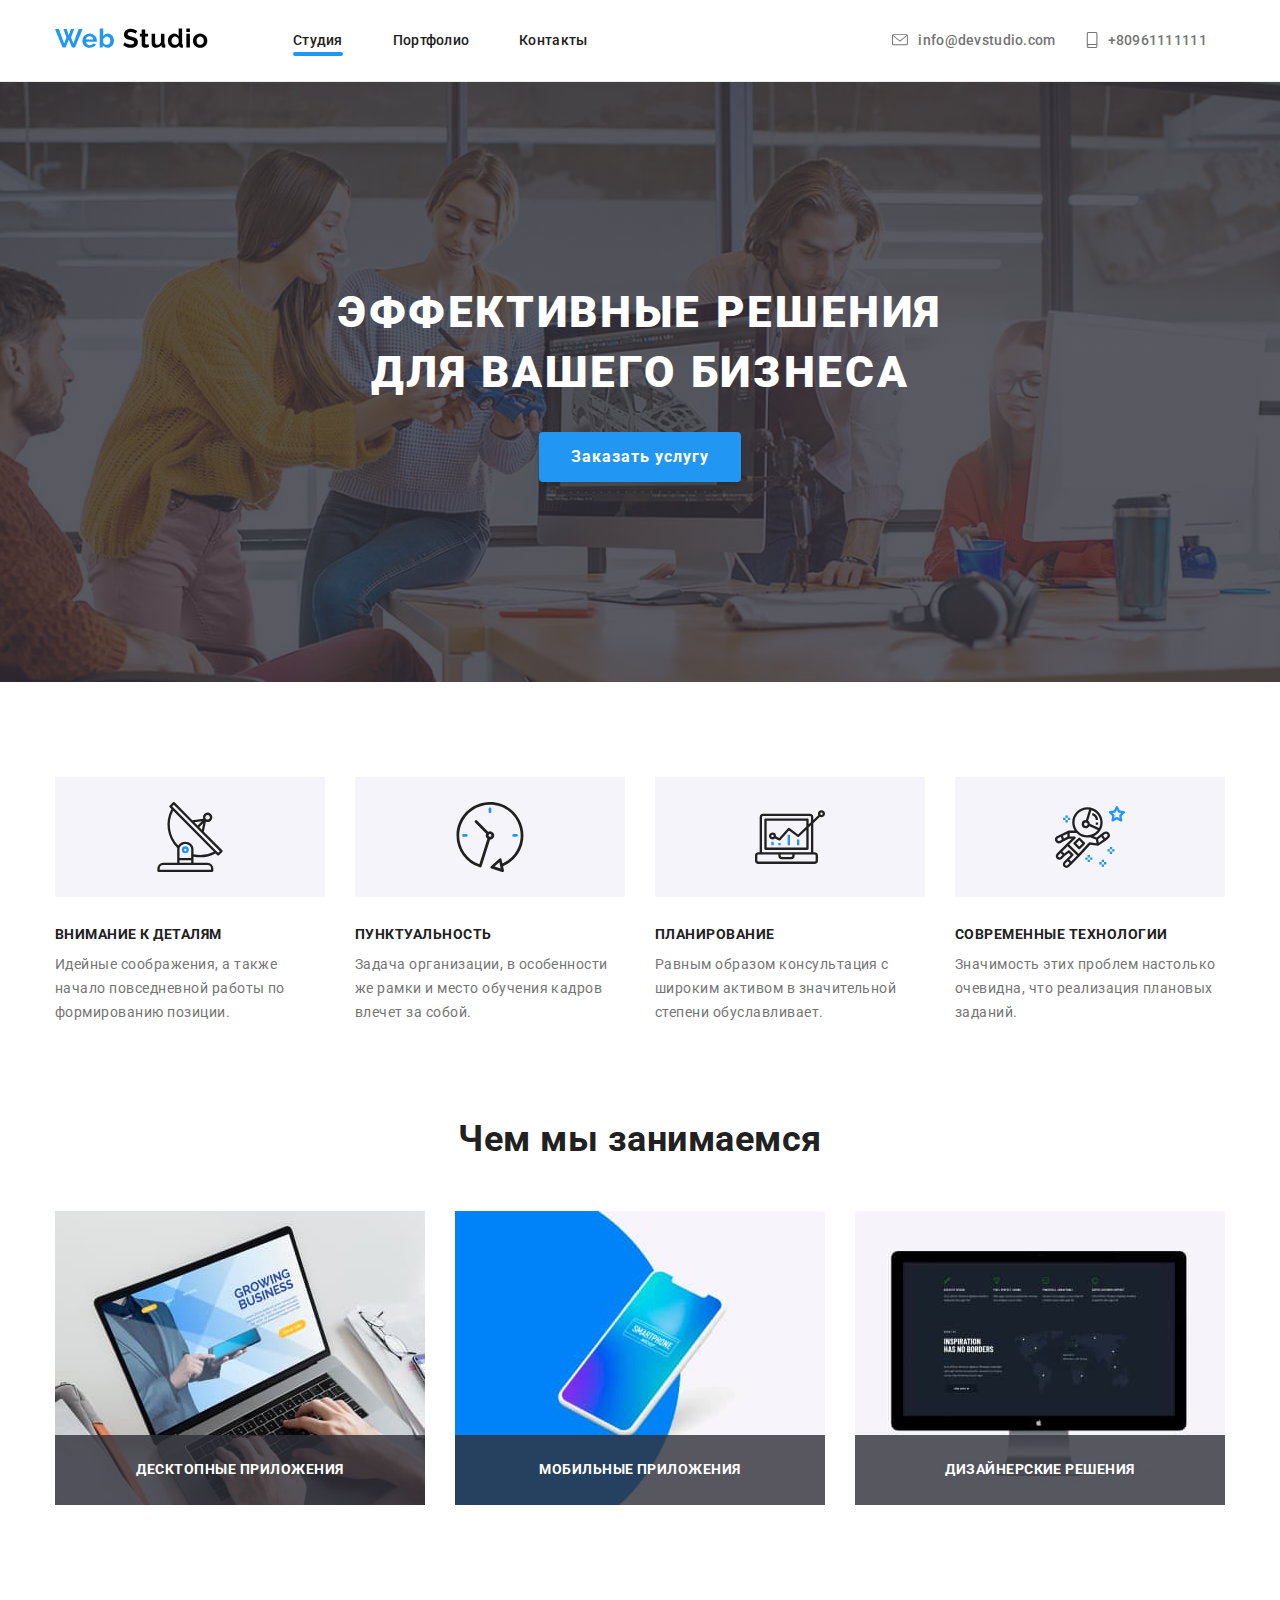
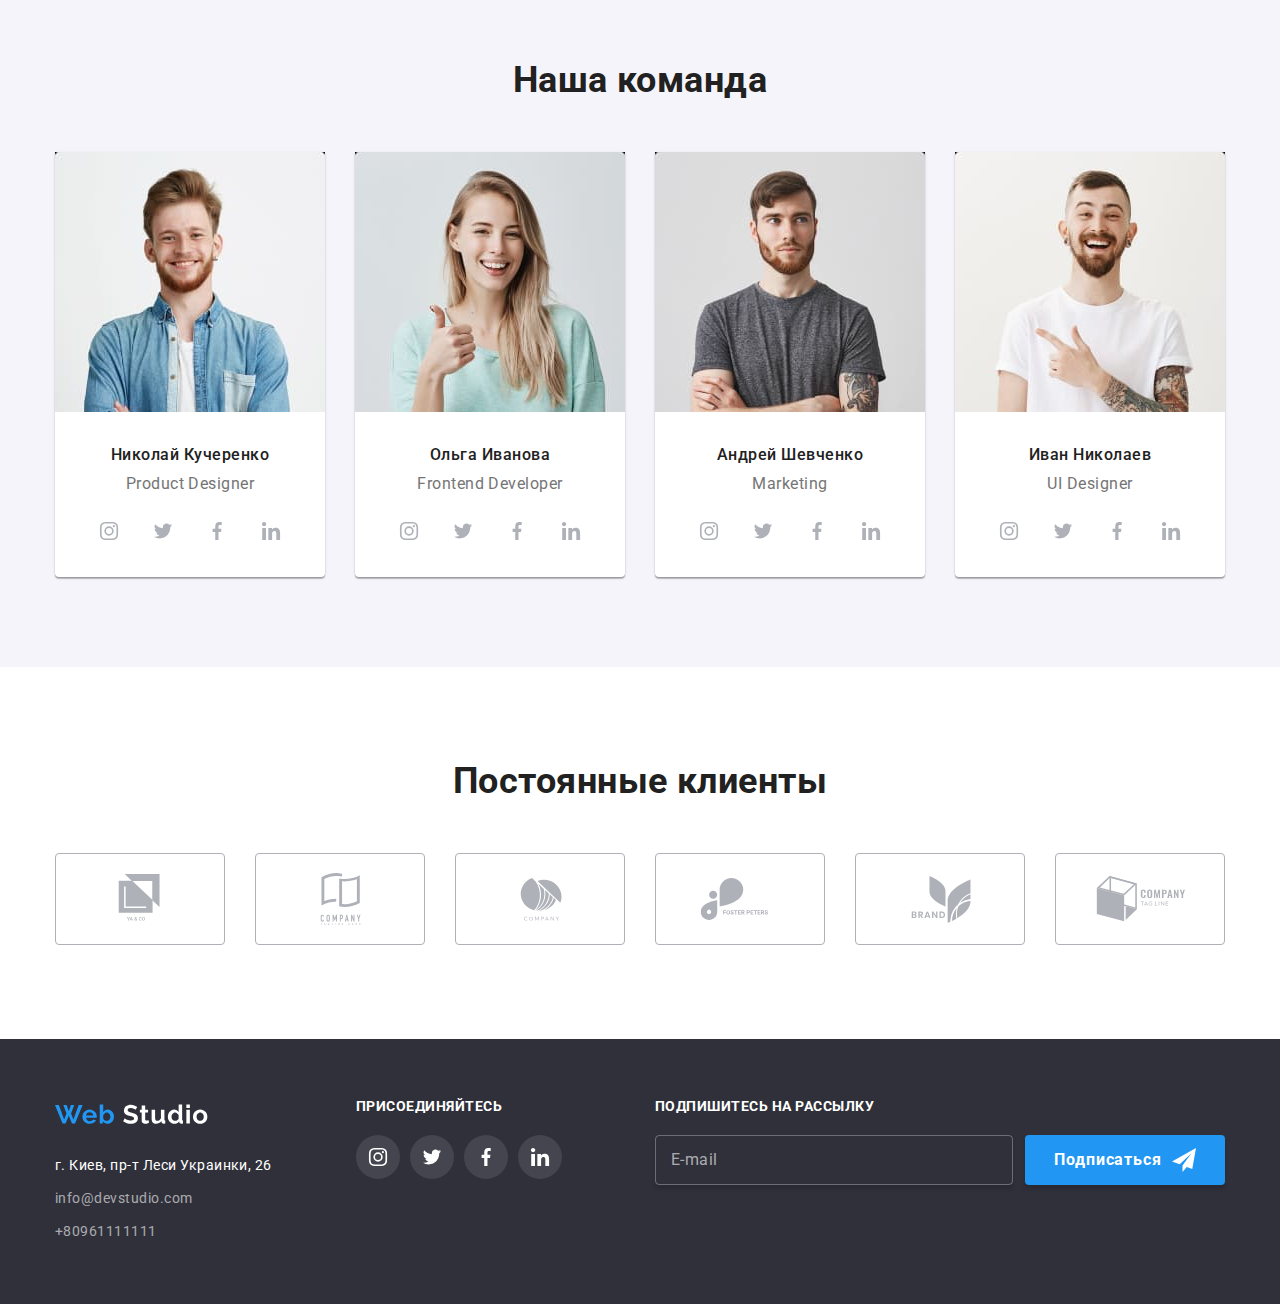
==== commit e6ab2846: "done" ====
--- a/index.html
+++ b/index.html
@@ -87,11 +87,7 @@
         >
       </section>
       <!-- Преимущества -->
-<<<<<<< HEAD
       <section class="feature-section">
-=======
-      <section>
->>>>>>> bef1715ace4bdb7c79ce874e1e6cdbe7f633c7b8
         <div class="container">
           <h2 class="hide-item">Наши Преимущества</h2>
           <ul class="feature">
@@ -558,11 +554,7 @@
             </address>
           </div>
           <!-- Социальные сети -->
-<<<<<<< HEAD
           <div class="social-link-footer">
-=======
-          <div class="footer-social-link-container">
->>>>>>> bef1715ace4bdb7c79ce874e1e6cdbe7f633c7b8
             <p class="footer-titles">присоединяйтесь</p>
             <div class="social-link-box footer">
               <a
--- a/css/main.min.css
+++ b/css/main.min.css
@@ -1,6 +1,2 @@
-<<<<<<< HEAD
 /*! normalize.css v8.0.1 | MIT License | github.com/necolas/normalize.css */html{line-height:1.15;-webkit-text-size-adjust:100%}body{margin:0}main{display:block}h1{font-size:2em;margin:0.67em 0}hr{-webkit-box-sizing:content-box;box-sizing:content-box;height:0;overflow:visible}pre{font-family:monospace, monospace;font-size:1em}a{background-color:transparent}abbr[title]{border-bottom:none;text-decoration:underline;-webkit-text-decoration:underline dotted;text-decoration:underline dotted}b,strong{font-weight:bolder}code,kbd,samp{font-family:monospace, monospace;font-size:1em}small{font-size:80%}sub,sup{font-size:75%;line-height:0;position:relative;vertical-align:baseline}sub{bottom:-0.25em}sup{top:-0.5em}img{border-style:none}button,input,optgroup,select,textarea{font-family:inherit;font-size:100%;line-height:1.15;margin:0}button,input{overflow:visible}button,select{text-transform:none}button,[type="button"],[type="reset"],[type="submit"]{-webkit-appearance:button}button::-moz-focus-inner,[type="button"]::-moz-focus-inner,[type="reset"]::-moz-focus-inner,[type="submit"]::-moz-focus-inner{border-style:none;padding:0}button:-moz-focusring,[type="button"]:-moz-focusring,[type="reset"]:-moz-focusring,[type="submit"]:-moz-focusring{outline:1px dotted ButtonText}fieldset{padding:0.35em 0.75em 0.625em}legend{-webkit-box-sizing:border-box;box-sizing:border-box;color:inherit;display:table;max-width:100%;padding:0;white-space:normal}progress{vertical-align:baseline}textarea{overflow:auto}[type="checkbox"],[type="radio"]{-webkit-box-sizing:border-box;box-sizing:border-box;padding:0}[type="number"]::-webkit-inner-spin-button,[type="number"]::-webkit-outer-spin-button{height:auto}[type="search"]{-webkit-appearance:textfield;outline-offset:-2px}[type="search"]::-webkit-search-decoration{-webkit-appearance:none}::-webkit-file-upload-button{-webkit-appearance:button;font:inherit}details{display:block}summary{display:list-item}template{display:none}[hidden]{display:none}html{-webkit-box-sizing:border-box;box-sizing:border-box}*,*::before,*::after{margin:0;padding:0;-webkit-box-sizing:inherit;box-sizing:inherit}a{text-decoration:none}li{list-style-type:none}body{color:#212121;font-family:Roboto, sans-serif;letter-spacing:0.03em}ul{margin:0;padding:0}.container{margin-left:auto;margin-right:auto;padding-left:15px;padding-right:15px}@media screen and (max-width: 767px){.container{max-width:480px}}@media screen and (min-width: 768px){.container{width:768px}}@media screen and (min-width: 1200px){.container{width:1200px}}.hide-item{display:none}.section-title{margin-top:0px;margin-bottom:30px;font-weight:700;font-size:36px;line-height:1.16;text-align:center;color:#212121}@media screen and (min-width: 1200px){.section-title{margin-bottom:50px}}.social-link-box{display:-webkit-box;display:-ms-flexbox;display:flex;-webkit-box-pack:center;-ms-flex-pack:center;justify-content:center;-webkit-box-align:center;-ms-flex-align:center;align-items:center}@media screen and (min-width: 768px){.social-link-footer{width:206px;margin-left:165px}}@media screen and (min-width: 1200px){.social-link-footer{margin-left:69px}}.social-link-box.footer{margin-top:20px;display:-webkit-box;display:-ms-flexbox;display:flex;-webkit-box-pack:center;-ms-flex-pack:center;justify-content:center;-webkit-box-align:center;-ms-flex-align:center;align-items:center}@media screen and (min-width: 1200px){.social-link-box.footer{-webkit-box-pack:start;-ms-flex-pack:start;justify-content:flex-start}}.social-link-box.footer a{background-color:rgba(255,255,255,0.1);border-radius:50px}.social-link-box a{display:-webkit-box;display:-ms-flexbox;display:flex;-webkit-box-pack:center;-ms-flex-pack:center;justify-content:center;-webkit-box-align:center;-ms-flex-align:center;align-items:center;padding:0;border:none;width:44px;height:44px;border-radius:50px;-webkit-transition:background-color 250ms cubic-bezier(0.4, 0, 0.2, 1);transition:background-color 250ms cubic-bezier(0.4, 0, 0.2, 1)}.social-link-box a:hover{background-color:#2196f3;border-radius:50px}.social-link-box a+a{margin-left:10px}.social-link{width:40px;height:40px;-webkit-transition:fill 250ms cubic-bezier(0.4, 0, 0.2, 1);transition:fill 250ms cubic-bezier(0.4, 0, 0.2, 1);fill:#afb1b8}.social-link-box a:hover .social-link{fill:#ffffff}.social-link.footer{fill:#ffffff}.header-position{position:relative;border-bottom:1px solid #ececec}.header-container{display:-webkit-box;display:-ms-flexbox;display:flex;-webkit-box-align:center;-ms-flex-align:center;align-items:center}@media screen and (max-width: 767px){.header-container{height:60px}}@media screen and (min-width: 768px){.header-container{height:81px}}@media screen and (min-width: 768px){.logo-header{margin-right:81px}}@media screen and (max-width: 1199px){.logo-header{width:141px;height:28px}}@media screen and (min-width: 1200px){.logo-header{width:153px;height:21px;margin-right:85px}}.menu-button{display:-webkit-inline-box;display:-ms-inline-flexbox;display:inline-flex;border:none;margin-left:auto;padding:0;background-color:transparent}@media screen and (min-width: 768px){.menu-button{display:none}}.menu-container{display:-webkit-box;display:-ms-flexbox;display:flex}@media screen and (max-width: 767px){.menu-container{display:none;position:absolute;top:101%;left:0;width:100%;padding-top:60px;padding-bottom:60px;background-color:#ffffff;z-index:10;-webkit-box-shadow:0px 1px 3px rgba(0,0,0,0.16),0px 2px 4px rgba(0,0,0,0.08),0px 4px 8px rgba(0,0,0,0.04);box-shadow:0px 1px 3px rgba(0,0,0,0.16),0px 2px 4px rgba(0,0,0,0.08),0px 4px 8px rgba(0,0,0,0.04)}}.menu-container.is-open{display:block}.menu-button .icon-clouse{display:none}.menu-button.is-open .icon-clouse{display:-webkit-inline-box;display:-ms-inline-flexbox;display:inline-flex}.menu-button.is-open .icon-menu{display:none}.header-list{padding:0;display:-webkit-box;display:-ms-flexbox;display:flex;-webkit-box-orient:vertical;-webkit-box-direction:normal;-ms-flex-direction:column;flex-direction:column;-webkit-box-pack:center;-ms-flex-pack:center;justify-content:center;-webkit-box-align:center;-ms-flex-align:center;align-items:center}@media screen and (min-width: 768px){.header-list{-webkit-box-orient:horizontal;-webkit-box-direction:normal;-ms-flex-direction:row;flex-direction:row}}@media screen and (min-width: 768px){.header-list li:not(:last-child){margin-right:50px}}@media screen and (max-width: 767px){.header-list li:not(:last-child){margin-bottom:32px}}@media screen and (max-width: 767px){.header-list li:last-child{margin-bottom:52px}}.header-nav-link{padding-bottom:8px;font-weight:500;font-size:14px;line-height:1.14;letter-spacing:0.02em;color:#212121;-webkit-transition:color 250ms cubic-bezier(0.4, 0, 0.2, 1);transition:color 250ms cubic-bezier(0.4, 0, 0.2, 1)}@media screen and (max-width: 767px){.header-nav-link{font-size:18px;line-height:1.16}}.header-nav-link:hover,.header-nav-link:focus{color:#2196f3}.active-page{position:relative}.active-page::after{content:"";position:absolute;bottom:0;display:block;width:100%;height:4px;background:#2196f3;border-radius:2px}.header-address{margin-left:305px;display:-webkit-box;display:-ms-flexbox;display:flex;-webkit-box-pack:center;-ms-flex-pack:center;justify-content:center}@media screen and (min-width: 768px) and (max-width: 1199px){.header-address :first-child{margin-bottom:10px}}@media screen and (max-width: 1199px){.header-address{-webkit-box-orient:vertical;-webkit-box-direction:normal;-ms-flex-direction:column;flex-direction:column;-webkit-box-align:start;-ms-flex-align:start;align-items:flex-start;margin-left:84px}}@media screen and (max-width: 767px){.header-address{-webkit-box-align:center;-ms-flex-align:center;align-items:center}}@media screen and (max-width: 767px){.header-address a:not(:first-child){margin-top:16px}}@media screen and (min-width: 1200px){.header-address a:not(:first-child){margin-left:30px}}.icon-header{padding:0;display:block;margin-right:10px;fill:#757575}.header-nav-adress{display:-webkit-box;display:-ms-flexbox;display:flex;-webkit-box-pack:center;-ms-flex-pack:center;justify-content:center;-webkit-box-align:center;-ms-flex-align:center;align-items:center;font-style:normal;font-weight:500;font-size:18px;line-height:1.16;letter-spacing:0.02em;color:#757575;-webkit-transition:color 250ms cubic-bezier(0.4, 0, 0.2, 1),fill 250ms cubic-bezier(0.4, 0, 0.2, 1);transition:color 250ms cubic-bezier(0.4, 0, 0.2, 1),fill 250ms cubic-bezier(0.4, 0, 0.2, 1)}@media screen and (min-width: 768px){.header-nav-adress{font-size:12px}}@media screen and (min-width: 1200px){.header-nav-adress{font-size:14px;line-height:1.14}}.header-nav-adress:hover,.header-nav-adress:focus{color:#2196f3;fill:#2196f3}.footer-section{background-color:#2f303a}.footer-box{padding-top:60px;padding-bottom:60px}@media screen and (max-width: 1199px){.footer-box{text-align:center}}@media screen and (min-width: 768px){.footer-box{display:-webkit-box;display:-ms-flexbox;display:flex;-ms-flex-wrap:wrap;flex-wrap:wrap}}.footer-titles{font-style:normal;font-weight:700;font-size:14px;line-height:1.14;text-transform:uppercase;color:#fff}@media screen and (max-width: 767px){.footer-titles{margin-top:60px}}.logo-footer{--color4: #ffffff}@media screen and (min-width: 768px){.footer-contacts{width:232px}}@media screen and (min-width: 768px) and (max-width: 1199px){.footer-contacts{margin-left:76px}}.footer-adress-list{margin-top:20px}@media screen and (max-width: 1199px){.footer-adress-list{text-align:center}}.footer-adress-list .item:not(:first-child){margin-top:9px}.footer-adress-link{margin-top:9px;font-style:normal;font-size:14px;line-height:1.7;color:rgba(255,255,255,0.6)}.footer-adress-map{font-style:normal;font-size:14px;line-height:1.7;color:#fff}@media screen and (max-width: 767px){.mailing{max-width:450px}}@media screen and (min-width: 768px) and (max-width: 1199px){.mailing{width:450px;margin-left:auto;margin-right:auto;margin-top:60px}}@media screen and (min-width: 1200px){.mailing{width:570px;margin-left:93px}}.footer-subscription{display:block;margin-top:20px}@media screen and (min-width: 1200px){.footer-subscription{display:-webkit-box;display:-ms-flexbox;display:flex}}.footer-subscription-box{position:relative;margin-right:12px;max-width:450px}@media screen and (max-width: 1199px){.footer-subscription-box{margin-bottom:20px}}@media screen and (min-width: 1200px){.footer-subscription-box{width:358px}}.footer-subscription-label{position:absolute;top:50%;left:16px;-webkit-transform:translateY(-50%);transform:translateY(-50%);font-size:16px;line-height:1.25;letter-spacing:0.03em;color:rgba(255,255,255,0.6);-webkit-transition:-webkit-transform 250ms cubic-bezier(0.4, 0, 0.2, 1);transition:-webkit-transform 250ms cubic-bezier(0.4, 0, 0.2, 1);transition:transform 250ms cubic-bezier(0.4, 0, 0.2, 1);transition:transform 250ms cubic-bezier(0.4, 0, 0.2, 1), -webkit-transform 250ms cubic-bezier(0.4, 0, 0.2, 1)}.footer-subscription-field:focus+.footer-subscription-label,.footer-subscription-field:not(:placeholder-shown)+.footer-subscription-label{-webkit-transform:translateY(-40px);transform:translateY(-40px);left:16px;font-size:12px;line-height:1.16;letter-spacing:0.01em}.footer-subscription-field{width:100%;height:50px;padding:15px 16px;border:1px solid rgba(255,255,255,0.3);-webkit-box-shadow:0px 4px 4px rgba(0,0,0,0.15);box-shadow:0px 4px 4px rgba(0,0,0,0.15);border-radius:4px;outline:none;font-size:16px;line-height:1.25;letter-spacing:0.03em;background-color:transparent;color:rgba(255,255,255,0.6)}.footer-subscription-button{display:-webkit-inline-box;display:-ms-inline-flexbox;display:inline-flex;-webkit-box-align:center;-ms-flex-align:center;align-items:center;-webkit-box-pack:center;-ms-flex-pack:center;justify-content:center;width:200px;height:50px;font-size:16px;font-weight:700;line-height:1.87;letter-spacing:0.06em;color:#fff;background:#2196f3;-webkit-box-shadow:0px 4px 4px rgba(0,0,0,0.15);box-shadow:0px 4px 4px rgba(0,0,0,0.15);border:transparent;border-radius:4px}.footer-subscription-icon{width:24px;height:24px;margin-left:10px}.services-hero{margin-left:auto;margin-right:auto;max-width:1600px;height:600px;padding-top:200px;text-align:center;background-image:-webkit-gradient(linear, left top, right top, from(rgba(47,48,58,0.8)), to(rgba(47,48,58,0.8))),url(../images/header.jpg);background-image:linear-gradient(to right, rgba(47,48,58,0.8), rgba(47,48,58,0.8)),url(../images/header.jpg);background-repeat:no-repeat;background-position:center;background-size:cover}.services-text-hero{margin-top:0px;margin-bottom:30px;font-weight:900;font-size:26px;line-height:1.61538;text-align:center;letter-spacing:0.06em;text-transform:uppercase;color:#fff}@media screen and (min-width: 1200px){.services-text-hero{font-size:44px;line-height:1.36364}}.services-button{display:inline-block;min-width:200px;height:50px;padding:10px 32px;font-weight:700;font-size:16px;line-height:1.87;text-align:center;letter-spacing:0.06em;color:#fff;background-color:#2196f3;-webkit-box-shadow:0px 4px 4px rgba(0,0,0,0.15);box-shadow:0px 4px 4px rgba(0,0,0,0.15);border-radius:4px;-webkit-transition:background-color 250ms cubic-bezier(0.4, 0, 0.2, 1);transition:background-color 250ms cubic-bezier(0.4, 0, 0.2, 1)}.services-button:hover{background-color:#188ce8}.feature-section{padding-bottom:60px}@media screen and (min-width: 1200px){.feature-section{padding-bottom:0px}}@media screen and (max-width: 1119px){.feature{padding-top:60px}}@media screen and (min-width: 1200px){.feature{padding-top:95px}}@media screen and (min-width: 768px){.feature{display:-webkit-box;display:-ms-flexbox;display:flex;-ms-flex-wrap:wrap;flex-wrap:wrap}}.feature li{width:100%}@media screen and (min-width: 768px){.feature li{width:354px}}@media screen and (min-width: 768px) and (max-width: 1199px){.feature li:nth-child(2n+2){margin-left:30px}}@media screen and (min-width: 1200px){.feature li{width:270px}.feature li+li{margin-left:30px}}.feature li::before{content:"";display:block;height:120px;margin-bottom:30px;background-repeat:no-repeat;background-size:70px 70px;background-position:center;background-color:#f5f4fa}@media screen and (max-width: 767px){.feature li::before{margin-bottom:55px}}.antena-img::before{background-image:url(../images/antena.svg)}.clock-img::before{background-image:url(..//images/clock.svg)}.diagram-img::before{background-image:url(..//images/diagram.svg)}.container-img::before{background-image:url(..//images/astronaunt.svg)}.feature-title{margin-bottom:10px;font-weight:700;font-size:14px;line-height:1.14;text-transform:uppercase}@media screen and (max-width: 767px){.feature-title{text-align:center}}.feature-text{font-weight:400;font-size:14px;line-height:1.7;color:#757575}@media screen and (max-width: 1199px){.feature-text{padding-bottom:30px}}.what-are-we-doing{display:none}@media screen and (min-width: 1200px){.what-are-we-doing{display:block;padding-top:95px;padding-bottom:95px}}.what-are-we-doing-list li{position:relative;max-width:370px;max-height:294px}.what-are-we-doing li+li{margin-left:30px}.what-are-we-doing-text{position:absolute;bottom:0;width:370px;height:70px;padding-top:27px;color:#fff;background:rgba(47,48,58,0.8);text-align:center;font-weight:700;font-size:14px;line-height:1.14;text-transform:uppercase}.what-are-we-doing ul{display:-webkit-box;display:-ms-flexbox;display:flex}.our-team{background-color:#f5f4fa;padding-top:94px;padding-bottom:94px}@media screen and (min-width: 768px){.our-team{padding-top:60px;padding-bottom:60px}}.our-team ul{display:block}@media screen and (min-width: 768px){.our-team ul{display:-webkit-box;display:-ms-flexbox;display:flex;-ms-flex-wrap:wrap;flex-wrap:wrap}}.our-team .box{background-color:#fff;-webkit-box-shadow:0px 2px 1px rgba(0,0,0,0.2),0px 1px 1px rgba(0,0,0,0.14),0px 1px 3px rgba(0,0,0,0.12);box-shadow:0px 2px 1px rgba(0,0,0,0.2),0px 1px 1px rgba(0,0,0,0.14),0px 1px 3px rgba(0,0,0,0.12);border-radius:0px 0px 4px 4px;padding-bottom:24px}.our-team li{margin-left:auto;margin-right:auto}@media screen and (max-width: 767px){.our-team li{max-width:450px;margin-bottom:30px}}@media screen and (min-width: 768px){.our-team li{width:354px}.our-team li:nth-child(2n+2){margin-left:30px}.our-team li:nth-child(n+2){margin-bottom:30px}}@media screen and (min-width: 1200px){.our-team li{width:270px}.our-team li+li{margin-left:30px}}.our-team-title{margin-top:30px;margin-bottom:10px;font-weight:500;font-size:16px;line-height:1.18;text-align:center;color:#212121}.our-team-text{margin-bottom:15px;font-weight:400;font-size:16px;line-height:1.18;text-align:center;color:#757575}.our-clients{padding-top:60px;padding-bottom:60px}@media screen and (min-width: 1200px){.our-clients{padding-top:94px;padding-bottom:94px}}.our-clients-list{display:-webkit-box;display:-ms-flexbox;display:flex;-ms-flex-wrap:wrap;flex-wrap:wrap;-webkit-box-pack:center;-ms-flex-pack:center;justify-content:center;-webkit-box-align:center;-ms-flex-align:center;align-items:center}.our-clients-list li{max-width:calc(50% - 30px)}@media screen and (max-width: 767px){.our-clients-list li:nth-child(2n+2){margin-left:30px}.our-clients-list li:nth-child(n+3){margin-top:30px}}@media screen and (min-width: 768px) and (max-width: 1199px){.our-clients-list li{width:226px}.our-clients-list li:nth-child(3n+2){margin-right:30px;margin-left:30px}.our-clients-list li:nth-child(n+4){margin-top:30px}}@media screen and (min-width: 1200px){.our-clients-list li{width:170px}.our-clients-list li+li{margin-left:30px}}.our-clients-list a{display:-webkit-box;display:-ms-flexbox;display:flex;-webkit-box-pack:center;-ms-flex-pack:center;justify-content:center;-webkit-box-align:center;-ms-flex-align:center;align-items:center;border:1px solid #afb1b8;border-radius:4px;max-width:210px;-webkit-transition:border 250ms cubic-bezier(0.4, 0, 0.2, 1);transition:border 250ms cubic-bezier(0.4, 0, 0.2, 1)}.our-clients-list a:hover{border:1px solid #2196f3}.our-clients-list a:hover .our-clients-label{fill:#2196f3}.our-clients-label{max-width:210px;max-height:90px;fill:#afb1b8;-webkit-transition:fill 250ms cubic-bezier(0.4, 0, 0.2, 1);transition:fill 250ms cubic-bezier(0.4, 0, 0.2, 1)}.backdrop{position:fixed;left:0;top:0;width:100%;height:100%;background-color:rgba(0,0,0,0.2);-webkit-transition:opacity 350ms cubic-bezier(0.4, 0, 0.2, 1);transition:opacity 350ms cubic-bezier(0.4, 0, 0.2, 1);z-index:10}.backdrop.is-hidden{opacity:0;visibility:hidden;pointer-events:none}.modal{position:absolute;top:50%;left:50%;-webkit-transform:translate(-50%, -50%);transform:translate(-50%, -50%);max-width:calc(100% - 30px);max-height:calc(100% - 30px);overflow:auto;padding:10px 40px 40px 40px;background:#fff;-webkit-box-shadow:0px 2px 1px rgba(0,0,0,0.2),0px 1px 1px rgba(0,0,0,0.14),0px 1px 3px rgba(0,0,0,0.12);box-shadow:0px 2px 1px rgba(0,0,0,0.2),0px 1px 1px rgba(0,0,0,0.14),0px 1px 3px rgba(0,0,0,0.12);border-radius:4px}@media screen and (max-width: 1199px){.modal{padding:8px 45px 40px 36px}}.button-clouse{display:block;width:30px;height:30px;margin-right:-30px;margin-left:auto;background:#fff;border:1px solid rgba(0,0,0,0.1);border-radius:50%}.icon-clouse{width:11px;height:11px;fill:#000000}.text-modal{display:block;margin-bottom:30px;font-weight:700;font-size:20px;line-height:1.15;text-align:center;letter-spacing:0.03em}.modal-box{position:relative}@media screen and (max-width: 1199px){.modal-box{max-width:100%}}.icon-name{position:absolute;fill:black;top:50%;left:16px;-webkit-transform:translateY(-50%);transform:translateY(-50%);width:12px;height:12px;z-index:1}.modal-form-input:focus ~ .icon-name,.modal-form-input:not(:placeholder-shown) ~ .icon-name{fill:#2196f3}.modal-form{display:-webkit-box;display:-ms-flexbox;display:flex;-webkit-box-orient:vertical;-webkit-box-direction:normal;-ms-flex-direction:column;flex-direction:column;-webkit-box-pack:center;-ms-flex-pack:center;justify-content:center;-webkit-box-align:center;-ms-flex-align:center;align-items:center}.modal-label{position:absolute;top:50%;left:42px;-webkit-transform:translateY(-50%);transform:translateY(-50%);color:#757575;font-size:14px;line-height:1.14;letter-spacing:0.01em;-webkit-transition:-webkit-transform 250ms cubic-bezier(0.4, 0, 0.2, 1);transition:-webkit-transform 250ms cubic-bezier(0.4, 0, 0.2, 1);transition:transform 250ms cubic-bezier(0.4, 0, 0.2, 1);transition:transform 250ms cubic-bezier(0.4, 0, 0.2, 1), -webkit-transform 250ms cubic-bezier(0.4, 0, 0.2, 1)}.modal-form-input:focus+.modal-label,.modal-form-input:not(:placeholder-shown)+.modal-label{-webkit-transform:translateY(-40px);transform:translateY(-40px);left:16px;color:#2196f3;font-size:12px;line-height:1.16;letter-spacing:0.01em}.coments{position:absolute;top:12px;left:16px;color:#757575;font-size:14px;line-height:1.14;letter-spacing:0.01em;-webkit-transition:-webkit-transform 250ms cubic-bezier(0.4, 0, 0.2, 1);transition:-webkit-transform 250ms cubic-bezier(0.4, 0, 0.2, 1);transition:transform 250ms cubic-bezier(0.4, 0, 0.2, 1);transition:transform 250ms cubic-bezier(0.4, 0, 0.2, 1), -webkit-transform 250ms cubic-bezier(0.4, 0, 0.2, 1)}.modal-form-input:focus+.coments,.modal-form-input:not(:placeholder-shown)+.coments{-webkit-transform:translateY(-30px);transform:translateY(-30px);left:16px;color:#2196f3;border-color:#2196f3;font-size:12px;line-height:1.16;letter-spacing:0.01em}.modal-form li:not(:first-child){margin-top:28px}.modal-form li:nth-child(5){margin-top:20px}.modal-form-input{width:370px;max-width:100%;height:40px;padding:12px 18px 12px 42px;border:1px solid rgba(33,33,33,0.2);border-radius:4px;outline:none;font-size:14px;line-height:1.14;letter-spacing:0.01em;color:#757575}@media screen and (min-width: 1200px){.modal-form-input{width:448px}}.modal-form-input:focus,.modal-form-input:not(:placeholder-shown){border-color:#2196f3;outline:none}.modal-form-input.text-area{height:120px;resize:none;padding:12px;padding:12px 16px}.checkbox-box{display:-webkit-box;display:-ms-flexbox;display:flex;-webkit-box-align:center;-ms-flex-align:center;align-items:center;-webkit-box-pack:center;-ms-flex-pack:center;justify-content:center;padding:0;position:relative}.checkbox{position:absolute;width:1px;height:1px;margin:-1px;border:0;padding:0;clip:rect(0 0 0 0);overflow:hidden}.check-text{display:-webkit-box;display:-ms-flexbox;display:flex;-webkit-box-align:center;-ms-flex-align:center;align-items:center;-webkit-box-pack:center;-ms-flex-pack:center;justify-content:center;font-size:14px;line-height:1.7;letter-spacing:0.03em;color:#757575}@media screen and (max-width: 1199px){.check-text{font-size:12px;line-height:1.16}}.check-text::before{content:" ";width:16px;height:15px;border:1px solid black;border-radius:2px;margin-right:8px}.check-text a{color:#2196f3;-webkit-text-decoration-line:underline;text-decoration-line:underline}.checkbox:checked ~ .check-text::before{padding:0;background:#2196f3;border:none;background-image:url(../images/icon-check.svg);background-size:cover;background-repeat:no-repeat;background-origin:border-box;fill:#ffffff}.modal-button-send{min-width:200px;min-height:50px;padding:10px 32px;background:#2196f3;-webkit-box-shadow:0px 4px 4px rgba(0,0,0,0.15);box-shadow:0px 4px 4px rgba(0,0,0,0.15);border-radius:4px;border:1px solid #2196f3;font-weight:700;font-size:16px;line-height:1.87;text-align:center;letter-spacing:0.06em;color:#fff;background-color:#2196f3;-webkit-transition:background-color 250ms cubic-bezier(0.4, 0, 0.2, 1);transition:background-color 250ms cubic-bezier(0.4, 0, 0.2, 1)}.modal-button-send:hover,.modal-button-send:focus{background-color:#188ce8}.portfolio-box{padding-top:93px;padding-bottom:94px}@media screen and (max-width: 1199px){.portfolio-box{padding-top:60px;padding-bottom:60px}}.filters-flex{display:-webkit-box;display:-ms-flexbox;display:flex;-webkit-box-pack:start;-ms-flex-pack:start;justify-content:flex-start;-ms-flex-wrap:wrap;flex-wrap:wrap;margin-bottom:52px}@media screen and (min-width: 768px){.filters-flex{-webkit-box-pack:center;-ms-flex-pack:center;justify-content:center}}.filters-flex li+li{margin-left:8px}@media screen and (max-width: 767px){.filters-flex li:nth-child(3n+1){margin-left:0px}.filters-flex li:nth-child(1n+4){margin-top:15px}}.filters-button{background-color:#f5f4fa;padding:6px 22px;border-radius:4px;border:none;font-weight:500;font-size:16px;line-height:1.62;outline:none;-webkit-transition:color 250ms cubic-bezier(0.4, 0, 0.2, 1),background-color 250ms cubic-bezier(0.4, 0, 0.2, 1),-webkit-box-shadow 250ms cubic-bezier(0.4, 0, 0.2, 1);transition:color 250ms cubic-bezier(0.4, 0, 0.2, 1),background-color 250ms cubic-bezier(0.4, 0, 0.2, 1),-webkit-box-shadow 250ms cubic-bezier(0.4, 0, 0.2, 1);transition:color 250ms cubic-bezier(0.4, 0, 0.2, 1),background-color 250ms cubic-bezier(0.4, 0, 0.2, 1),box-shadow 250ms cubic-bezier(0.4, 0, 0.2, 1);transition:color 250ms cubic-bezier(0.4, 0, 0.2, 1),background-color 250ms cubic-bezier(0.4, 0, 0.2, 1),box-shadow 250ms cubic-bezier(0.4, 0, 0.2, 1),-webkit-box-shadow 250ms cubic-bezier(0.4, 0, 0.2, 1)}.filters-button:hover,.filters-button:focus{background-color:#2196f3;color:#fff;-webkit-box-shadow:0px 2px 2px rgba(0,0,0,0.12),0px 1px 2px rgba(0,0,0,0.08),0px 3px 1px rgba(0,0,0,0.1);box-shadow:0px 2px 2px rgba(0,0,0,0.12),0px 1px 2px rgba(0,0,0,0.08),0px 3px 1px rgba(0,0,0,0.1);border-radius:4px;border:none}@media screen and (min-width: 768px){.portfolio{display:-webkit-box;display:-ms-flexbox;display:flex;-ms-flex-wrap:wrap;flex-wrap:wrap}}@media screen and (max-width: 767px){.portfolio li{max-width:450px}.portfolio li+li{margin-top:30px}}@media screen and (min-width: 768px) and (max-width: 1199px){.portfolio li{width:354px}.portfolio li:nth-child(2n+2){margin-left:30px}.portfolio li:nth-child(n+2){margin-bottom:30px}}@media screen and (min-width: 1200px){.portfolio li{max-width:370px;margin-right:30px;margin-bottom:30px}.portfolio li:nth-child(3n){margin-right:0}}.portfolio a{display:block;width:100%;height:100%;border:1px solid #eeeeee;-webkit-transition:-webkit-box-shadow 250ms cubic-bezier(0.4, 0, 0.2, 1);transition:-webkit-box-shadow 250ms cubic-bezier(0.4, 0, 0.2, 1);transition:box-shadow 250ms cubic-bezier(0.4, 0, 0.2, 1);transition:box-shadow 250ms cubic-bezier(0.4, 0, 0.2, 1), -webkit-box-shadow 250ms cubic-bezier(0.4, 0, 0.2, 1)}.portfolio a:hover{-webkit-box-shadow:1px 4px 6px rgba(0,0,0,0.16),0px 4px 4px rgba(0,0,0,0.06),0px 1px 1px rgba(0,0,0,0.12);box-shadow:1px 4px 6px rgba(0,0,0,0.16),0px 4px 4px rgba(0,0,0,0.06),0px 1px 1px rgba(0,0,0,0.12)}.portfolio a:hover .back-side-card{-webkit-transform:translateY(0%);transform:translateY(0%)}.card{position:relative;overflow:hidden;width:100%;height:294px}@media screen and (min-width: 768px){.card{max-width:354px}}@media screen and (min-width: 1200px){.card{max-width:370px}}.back-side-card{position:absolute;top:0;left:0;max-width:450px;height:294px;padding:63px 24px;color:#fff;background:rgba(33,150,243,0.9);font-weight:400;font-size:18px;line-height:1.56;letter-spacing:0.03em;-webkit-transform:translateY(100%);transform:translateY(100%);-webkit-transition:-webkit-transform 250ms cubic-bezier(0.4, 0, 0.2, 1);transition:-webkit-transform 250ms cubic-bezier(0.4, 0, 0.2, 1);transition:transform 250ms cubic-bezier(0.4, 0, 0.2, 1);transition:transform 250ms cubic-bezier(0.4, 0, 0.2, 1), -webkit-transform 250ms cubic-bezier(0.4, 0, 0.2, 1)}@media screen and (min-width: 768px){.back-side-card{max-width:354px}}@media screen and (min-width: 1200px){.back-side-card{max-width:370px}}.main-content-headers{margin-top:20px;padding-left:24px;font-weight:700;font-size:18px;line-height:2;letter-spacing:0.06em;color:#212121}.main-content-text{margin-top:4px;margin-bottom:20px;padding-left:24px;font-size:16px;line-height:1.8;color:#757575}.main-content-text-target{font-size:18px;line-height:1.5;color:#fff}
-=======
-/*! normalize.css v8.0.1 | MIT License | github.com/necolas/normalize.css */html{line-height:1.15;-webkit-text-size-adjust:100%}body{margin:0}main{display:block}h1{font-size:2em;margin:0.67em 0}hr{-webkit-box-sizing:content-box;box-sizing:content-box;height:0;overflow:visible}pre{font-family:monospace, monospace;font-size:1em}a{background-color:transparent}abbr[title]{border-bottom:none;text-decoration:underline;-webkit-text-decoration:underline dotted;text-decoration:underline dotted}b,strong{font-weight:bolder}code,kbd,samp{font-family:monospace, monospace;font-size:1em}small{font-size:80%}sub,sup{font-size:75%;line-height:0;position:relative;vertical-align:baseline}sub{bottom:-0.25em}sup{top:-0.5em}img{border-style:none}button,input,optgroup,select,textarea{font-family:inherit;font-size:100%;line-height:1.15;margin:0}button,input{overflow:visible}button,select{text-transform:none}button,[type="button"],[type="reset"],[type="submit"]{-webkit-appearance:button}button::-moz-focus-inner,[type="button"]::-moz-focus-inner,[type="reset"]::-moz-focus-inner,[type="submit"]::-moz-focus-inner{border-style:none;padding:0}button:-moz-focusring,[type="button"]:-moz-focusring,[type="reset"]:-moz-focusring,[type="submit"]:-moz-focusring{outline:1px dotted ButtonText}fieldset{padding:0.35em 0.75em 0.625em}legend{-webkit-box-sizing:border-box;box-sizing:border-box;color:inherit;display:table;max-width:100%;padding:0;white-space:normal}progress{vertical-align:baseline}textarea{overflow:auto}[type="checkbox"],[type="radio"]{-webkit-box-sizing:border-box;box-sizing:border-box;padding:0}[type="number"]::-webkit-inner-spin-button,[type="number"]::-webkit-outer-spin-button{height:auto}[type="search"]{-webkit-appearance:textfield;outline-offset:-2px}[type="search"]::-webkit-search-decoration{-webkit-appearance:none}::-webkit-file-upload-button{-webkit-appearance:button;font:inherit}details{display:block}summary{display:list-item}template{display:none}[hidden]{display:none}html{-webkit-box-sizing:border-box;box-sizing:border-box}*,*::before,*::after{margin:0;padding:0;-webkit-box-sizing:inherit;box-sizing:inherit}a{text-decoration:none}li{list-style-type:none}body{color:#212121;font-family:Roboto, sans-serif;letter-spacing:0.03em}ul{margin:0;padding:0}.container{margin-left:auto;margin-right:auto;padding-left:15px;padding-right:15px}@media screen and (max-width: 767px){.container{max-width:480px}}@media screen and (min-width: 768px){.container{max-width:768px}}@media screen and (min-width: 1200px){.container{max-width:1200px}}.hide-item{display:none}.section-title{margin-top:0px;margin-bottom:30px;font-weight:700;font-size:36px;line-height:1.16;text-align:center;color:#212121}@media screen and (min-width: 1200px){.section-title{margin-bottom:50px}}.social-link-box{display:-webkit-box;display:-ms-flexbox;display:flex;-webkit-box-pack:center;-ms-flex-pack:center;justify-content:center;-webkit-box-align:center;-ms-flex-align:center;align-items:center}.social-link-box.footer{margin-top:20px}.social-link-box.footer a{background-color:rgba(255,255,255,0.1);border-radius:50px}.social-link-box a{display:-webkit-box;display:-ms-flexbox;display:flex;-webkit-box-pack:center;-ms-flex-pack:center;justify-content:center;-webkit-box-align:center;-ms-flex-align:center;align-items:center;padding:0;border:none;width:44px;height:44px;border-radius:50px;-webkit-transition:background-color 250ms cubic-bezier(0.4, 0, 0.2, 1);transition:background-color 250ms cubic-bezier(0.4, 0, 0.2, 1)}.social-link-box a:hover{background-color:#2196f3;border-radius:50px}.social-link-box a+a{margin-left:10px}.social-link{width:40px;height:40px;-webkit-transition:fill 250ms cubic-bezier(0.4, 0, 0.2, 1);transition:fill 250ms cubic-bezier(0.4, 0, 0.2, 1);fill:#afb1b8}.social-link-box a:hover .social-link{fill:#ffffff}.social-link.footer{fill:#ffffff}.header-position{position:relative;border-bottom:1px solid #ececec}.header-container{display:-webkit-box;display:-ms-flexbox;display:flex;-webkit-box-align:center;-ms-flex-align:center;align-items:center}@media screen and (max-width: 767px){.header-container{height:60px}}@media screen and (min-width: 768px){.header-container{height:81px}}@media screen and (max-width: 1999px){.logo-header{width:141px;height:28px}}@media screen and (min-width: 1200px){.logo-header{width:153px;height:21px}}.menu-button{display:-webkit-inline-box;display:-ms-inline-flexbox;display:inline-flex;border:none;margin-left:auto;padding:0;background-color:transparent}.menu-container{display:none;position:absolute;top:101%;left:0;width:100%;padding-top:60px;padding-bottom:60px;background-color:#ffffff;z-index:10;-webkit-box-shadow:0px 1px 3px rgba(0,0,0,0.16),0px 2px 4px rgba(0,0,0,0.08),0px 4px 8px rgba(0,0,0,0.04);box-shadow:0px 1px 3px rgba(0,0,0,0.16),0px 2px 4px rgba(0,0,0,0.08),0px 4px 8px rgba(0,0,0,0.04)}.menu-container.is-open{display:block}.menu-button .icon-clouse{display:none}.menu-button.is-open .icon-clouse{display:-webkit-inline-box;display:-ms-inline-flexbox;display:inline-flex}.menu-button.is-open .icon-menu{display:none}.header-list{padding:0;display:-webkit-box;display:-ms-flexbox;display:flex;-webkit-box-orient:vertical;-webkit-box-direction:normal;-ms-flex-direction:column;flex-direction:column;-webkit-box-pack:center;-ms-flex-pack:center;justify-content:center;-webkit-box-align:center;-ms-flex-align:center;align-items:center}@media screen and (max-width: 767px){.header-list li:not(:last-child){margin-bottom:32px}}@media screen and (min-width: 768px){.header-list li:not(:last-child){margin-left:50px}}@media screen and (max-width: 767px){.header-list li:last-child{margin-bottom:52px}}.header-nav-link{padding-bottom:8px;font-weight:500;font-size:14px;line-height:1.14;letter-spacing:0.02em;color:#212121;-webkit-transition:color 250ms cubic-bezier(0.4, 0, 0.2, 1);transition:color 250ms cubic-bezier(0.4, 0, 0.2, 1)}.header-nav-link:hover,.header-nav-link:focus{color:#2196f3}.active-page{position:relative}.active-page::after{content:"";position:absolute;bottom:0;display:block;width:100%;height:4px;background:#2196f3;border-radius:2px}.header-address{margin-left:auto;display:-webkit-box;display:-ms-flexbox;display:flex;-webkit-box-pack:center;-ms-flex-pack:center;justify-content:center}@media screen and (max-width: 767px){.header-address{-webkit-box-orient:vertical;-webkit-box-direction:normal;-ms-flex-direction:column;flex-direction:column;-webkit-box-align:center;-ms-flex-align:center;align-items:center}}@media screen and (max-width: 767px){.header-address a:not(:first-child){margin-top:16px}}.icon-header{padding:0;display:block;margin-right:10px;fill:#757575}.header-nav-adress{display:-webkit-box;display:-ms-flexbox;display:flex;-webkit-box-pack:center;-ms-flex-pack:center;justify-content:center;-webkit-box-align:center;-ms-flex-align:center;align-items:center;font-style:normal;font-weight:500;font-size:14px;line-height:1.14;letter-spacing:0.02em;color:#757575;-webkit-transition:color 250ms cubic-bezier(0.4, 0, 0.2, 1),fill 250ms cubic-bezier(0.4, 0, 0.2, 1);transition:color 250ms cubic-bezier(0.4, 0, 0.2, 1),fill 250ms cubic-bezier(0.4, 0, 0.2, 1)}.header-nav-adress:hover,.header-nav-adress:focus{color:#2196f3;fill:#2196f3}.footer-section{background-color:#2f303a}.footer-box{padding-top:60px;padding-bottom:60px}@media screen and (max-width: 1199px){.footer-box{text-align:center}}@media screen and (min-width: 768px){.footer-box{display:-webkit-box;display:-ms-flexbox;display:flex}}@media screen and (min-width: 768px){.footer-box div:nth-child(2){margin-left:165px}}@media screen and (min-width: 768px){.footer-box div+div{margin-left:94px}}.footer-titles{font-style:normal;font-weight:700;font-size:14px;line-height:1.14;text-transform:uppercase;color:#fff}@media screen and (max-width: 767px){.footer-titles{margin-top:60px}}.logo-footer{--color4: #ffffff}.footer-adress-list{margin-top:20px}@media screen and (max-width: 1199px){.footer-adress-list{text-align:center}}@media screen and (min-width: 1200px){.footer-contacts .item{width:231px}}.footer-contacts .item:not(:first-child){margin-top:9px}.footer-adress-link{margin-top:9px;font-style:normal;font-size:14px;line-height:1.7;color:#f5f4fa}.footer-adress-map{font-style:normal;font-size:14px;line-height:1.7;color:#fff}.mailing{max-width:450px}@media screen and (min-width: 1200px){.mailing{max-width:570px}}.footer-subscription{display:block;margin-top:20px}@media screen and (min-width: 1200px){.footer-subscription{display:-webkit-box;display:-ms-flexbox;display:flex}}.footer-subscription-box{position:relative;margin-right:12px;max-width:450px}@media screen and (max-width: 1199px){.footer-subscription-box{margin-bottom:20px}}@media screen and (min-width: 1200px){.footer-subscription-box{max-width:358px}}.footer-subscription-label{position:absolute;top:50%;left:16px;-webkit-transform:translateY(-50%);transform:translateY(-50%);font-size:16px;line-height:1.25;letter-spacing:0.03em;color:rgba(255,255,255,0.6);-webkit-transition:-webkit-transform 250ms cubic-bezier(0.4, 0, 0.2, 1);transition:-webkit-transform 250ms cubic-bezier(0.4, 0, 0.2, 1);transition:transform 250ms cubic-bezier(0.4, 0, 0.2, 1);transition:transform 250ms cubic-bezier(0.4, 0, 0.2, 1), -webkit-transform 250ms cubic-bezier(0.4, 0, 0.2, 1)}.footer-subscription-field:focus+.footer-subscription-label,.footer-subscription-field:not(:placeholder-shown)+.footer-subscription-label{-webkit-transform:translateY(-40px);transform:translateY(-40px);left:16px;font-size:12px;line-height:1.16;letter-spacing:0.01em}.footer-subscription-field{width:100%;height:50px;padding:15px 16px;border:1px solid rgba(255,255,255,0.3);-webkit-box-shadow:0px 4px 4px rgba(0,0,0,0.15);box-shadow:0px 4px 4px rgba(0,0,0,0.15);border-radius:4px;font-size:16px;line-height:1.25;letter-spacing:0.03em;background-color:transparent;color:rgba(255,255,255,0.6)}.footer-subscription-button{display:-webkit-inline-box;display:-ms-inline-flexbox;display:inline-flex;-webkit-box-align:center;-ms-flex-align:center;align-items:center;-webkit-box-pack:center;-ms-flex-pack:center;justify-content:center;width:200px;height:50px;font-size:16px;font-weight:700;line-height:1.87;letter-spacing:0.06em;color:#fff;background:#2196f3;-webkit-box-shadow:0px 4px 4px rgba(0,0,0,0.15);box-shadow:0px 4px 4px rgba(0,0,0,0.15);border:transparent;border-radius:4px}.footer-subscription-icon{width:24px;height:24px;margin-left:10px}.services-hero{margin-left:auto;margin-right:auto;max-width:1600px;height:600px;padding-top:200px;text-align:center;background-image:-webkit-gradient(linear, left top, right top, from(rgba(47,48,58,0.8)), to(rgba(47,48,58,0.8))),url(../images/header.jpg);background-image:linear-gradient(to right, rgba(47,48,58,0.8), rgba(47,48,58,0.8)),url(../images/header.jpg);background-repeat:no-repeat;background-position:center;background-size:cover}.services-text-hero{margin-top:0px;margin-bottom:30px;font-weight:900;font-size:26px;line-height:1.61538;text-align:center;letter-spacing:0.06em;text-transform:uppercase;color:#fff}.services-button{display:inline-block;min-width:200px;padding:10px 32px;font-weight:700;font-size:16px;line-height:1.87;text-align:center;letter-spacing:0.06em;color:#fff;background-color:#2196f3;-webkit-box-shadow:0px 4px 4px rgba(0,0,0,0.15);box-shadow:0px 4px 4px rgba(0,0,0,0.15);border-radius:4px;-webkit-transition:background-color 250ms cubic-bezier(0.4, 0, 0.2, 1);transition:background-color 250ms cubic-bezier(0.4, 0, 0.2, 1)}.services-button:hover{background-color:#188ce8}@media screen and (max-width: 1119px){.feature{padding-top:60px}}@media screen and (min-width: 1200px){.feature{padding-top:95px}}@media screen and (min-width: 768px){.feature{display:-webkit-box;display:-ms-flexbox;display:flex}}.feature li{width:100%}.feature li::before{content:"";display:block;height:120px;margin-bottom:30px;background-repeat:no-repeat;background-size:70px 70px;background-position:center;background-color:#f5f4fa}@media screen and (max-width: 767px){.feature li::before{margin-bottom:55px}}@media screen and (min-width: 768px){.feature li+li{margin-left:30px}}.antena-img::before{background-image:url(../images/antena.svg)}.clock-img::before{background-image:url(..//images/clock.svg)}.diagram-img::before{background-image:url(..//images/diagram.svg)}.container-img::before{background-image:url(..//images/astronaunt.svg)}.feature-title{margin-bottom:10px;font-weight:700;font-size:14px;line-height:1.14;text-transform:uppercase}@media screen and (max-width: 767px){.feature-title{text-align:center}}.feature-text{font-weight:400;font-size:14px;line-height:1.7;color:#757575}@media screen and (max-width: 1199px){.feature-text{padding-bottom:30px}}.what-are-we-doing{display:none}@media screen and (min-width: 1200px){.what-are-we-doing{display:block;padding-top:95px;padding-bottom:95px}}.what-are-we-doing-list li{position:relative;max-width:370px;max-height:294px}.what-are-we-doing li+li{margin-left:30px}.what-are-we-doing-text{position:absolute;bottom:0;width:370px;height:70px;padding-top:27px;color:#fff;background:rgba(47,48,58,0.8);text-align:center;font-weight:700;font-size:14px;line-height:1.14;text-transform:uppercase}.what-are-we-doing ul{display:-webkit-box;display:-ms-flexbox;display:flex}.our-team{background-color:#f5f4fa;padding-top:94px;padding-bottom:94px}@media screen and (min-width: 1200px){.our-team{padding-top:60px;padding-bottom:60px}}.our-team ul{display:block}@media screen and (min-width: 768px){.our-team ul{display:-webkit-box;display:-ms-flexbox;display:flex}}.our-team .box{background-color:#fff;-webkit-box-shadow:0px 2px 1px rgba(0,0,0,0.2),0px 1px 1px rgba(0,0,0,0.14),0px 1px 3px rgba(0,0,0,0.12);box-shadow:0px 2px 1px rgba(0,0,0,0.2),0px 1px 1px rgba(0,0,0,0.14),0px 1px 3px rgba(0,0,0,0.12);border-radius:0px 0px 4px 4px;padding-bottom:24px}.our-team li{margin-left:auto;margin-right:auto}@media screen and (max-width: 767px){.our-team li{max-width:450px;margin-bottom:30px}}@media screen and (min-width: 768px){.our-team li{max-width:354px}}@media screen and (min-width: 1200px){.our-team li{max-width:270px}.our-team li+li{margin-left:30px}}.our-team-title{margin-top:30px;margin-bottom:10px;font-weight:500;font-size:16px;line-height:1.18;text-align:center;color:#212121}.our-team-text{margin-bottom:15px;font-weight:400;font-size:16px;line-height:1.18;text-align:center;color:#757575}.our-clients{padding-top:60px;padding-bottom:60px}@media screen and (min-width: 1200px){.our-clients{padding-top:94px;padding-bottom:94px}}.our-clients ul{display:-webkit-box;display:-ms-flexbox;display:flex;-webkit-box-pack:center;-ms-flex-pack:center;justify-content:center;-webkit-box-align:center;-ms-flex-align:center;align-items:center;margin:-30px}.our-clients li{margin:15px}.our-clients-list{display:-webkit-box;display:-ms-flexbox;display:flex;-ms-flex-wrap:wrap;flex-wrap:wrap}.our-clients-list a{display:-webkit-box;display:-ms-flexbox;display:flex;-webkit-box-pack:center;-ms-flex-pack:center;justify-content:center;-webkit-box-align:center;-ms-flex-align:center;align-items:center;border:1px solid #afb1b8;border-radius:4px;-webkit-transition:border 250ms cubic-bezier(0.4, 0, 0.2, 1);transition:border 250ms cubic-bezier(0.4, 0, 0.2, 1)}.our-clients-list a:hover{border:1px solid #2196f3}.our-clients-list a:hover .our-clients-label{fill:#2196f3}.our-clients-label{width:210px;height:90px;fill:#afb1b8;-webkit-transition:fill 250ms cubic-bezier(0.4, 0, 0.2, 1);transition:fill 250ms cubic-bezier(0.4, 0, 0.2, 1)}.backdrop{position:fixed;left:0;top:0;width:100%;height:100%;background-color:rgba(0,0,0,0.2);-webkit-transition:opacity 350ms cubic-bezier(0.4, 0, 0.2, 1);transition:opacity 350ms cubic-bezier(0.4, 0, 0.2, 1)}.backdrop.is-hidden{opacity:0;visibility:hidden;pointer-events:none}.modal{position:absolute;top:50%;left:50%;-webkit-transform:translate(-50%, -50%);transform:translate(-50%, -50%);max-width:calc(100% - 30px);max-height:calc(100% - 30px);overflow:auto;padding:10px 40px 40px 40px;background:#fff;-webkit-box-shadow:0px 2px 1px rgba(0,0,0,0.2),0px 1px 1px rgba(0,0,0,0.14),0px 1px 3px rgba(0,0,0,0.12);box-shadow:0px 2px 1px rgba(0,0,0,0.2),0px 1px 1px rgba(0,0,0,0.14),0px 1px 3px rgba(0,0,0,0.12);border-radius:4px}@media screen and (max-width: 1199px){.modal{padding:8px 45px 40px 36px}}.button-clouse{display:block;width:30px;height:30px;margin-right:-30px;margin-left:auto;background:#fff;border:1px solid rgba(0,0,0,0.1);border-radius:50%}.icon-clouse{width:11px;height:11px;fill:#000000}.text-modal{display:block;margin-bottom:30px;font-weight:700;font-size:20px;line-height:1.15;text-align:center;letter-spacing:0.03em}.modal-box{position:relative}.icon-name{position:absolute;fill:black;top:50%;left:16px;-webkit-transform:translateY(-50%);transform:translateY(-50%);width:12px;height:12px;z-index:1}.modal-form-input:focus ~ .icon-name,.modal-form-input:not(:placeholder-shown) ~ .icon-name{fill:#2196f3}.modal-form{display:-webkit-box;display:-ms-flexbox;display:flex;-webkit-box-orient:vertical;-webkit-box-direction:normal;-ms-flex-direction:column;flex-direction:column;-webkit-box-pack:center;-ms-flex-pack:center;justify-content:center;-webkit-box-align:center;-ms-flex-align:center;align-items:center}.modal-label{position:absolute;top:50%;left:42px;-webkit-transform:translateY(-50%);transform:translateY(-50%);color:#757575;font-size:14px;line-height:1.14;letter-spacing:0.01em;-webkit-transition:-webkit-transform 250ms cubic-bezier(0.4, 0, 0.2, 1);transition:-webkit-transform 250ms cubic-bezier(0.4, 0, 0.2, 1);transition:transform 250ms cubic-bezier(0.4, 0, 0.2, 1);transition:transform 250ms cubic-bezier(0.4, 0, 0.2, 1), -webkit-transform 250ms cubic-bezier(0.4, 0, 0.2, 1)}.modal-form-input:focus+.modal-label,.modal-form-input:not(:placeholder-shown)+.modal-label{-webkit-transform:translateY(-40px);transform:translateY(-40px);left:16px;color:#2196f3;font-size:12px;line-height:1.16;letter-spacing:0.01em}.coments{position:absolute;top:12px;left:16px;color:#757575;font-size:14px;line-height:1.14;letter-spacing:0.01em;-webkit-transition:-webkit-transform 250ms cubic-bezier(0.4, 0, 0.2, 1);transition:-webkit-transform 250ms cubic-bezier(0.4, 0, 0.2, 1);transition:transform 250ms cubic-bezier(0.4, 0, 0.2, 1);transition:transform 250ms cubic-bezier(0.4, 0, 0.2, 1), -webkit-transform 250ms cubic-bezier(0.4, 0, 0.2, 1)}.modal-form-input:focus+.coments,.modal-form-input:not(:placeholder-shown)+.coments{-webkit-transform:translateY(-30px);transform:translateY(-30px);left:16px;color:#2196f3;border-color:#2196f3;font-size:12px;line-height:1.16;letter-spacing:0.01em}.modal-form li:not(:first-child){margin-top:28px}.modal-form li:nth-child(5){margin-top:20px}.modal-form-input{width:448px;height:40px;padding:12px 18px 12px 42px;border:1px solid rgba(33,33,33,0.2);border-radius:4px;outline:none;font-size:14px;line-height:1.14;letter-spacing:0.01em;color:#757575}@media screen and (max-width: 1199px){.modal-form-input{width:370px}}.modal-form-input:focus,.modal-form-input:not(:placeholder-shown){border-color:#2196f3;outline:none}.modal-form-input.text-area{height:120px;resize:none;padding:12px;padding:12px 16px}.checkbox-box{display:-webkit-box;display:-ms-flexbox;display:flex;-webkit-box-align:center;-ms-flex-align:center;align-items:center;-webkit-box-pack:center;-ms-flex-pack:center;justify-content:center;padding:0;position:relative}.checkbox{position:absolute;width:1px;height:1px;margin:-1px;border:0;padding:0;clip:rect(0 0 0 0);overflow:hidden}.check-text{display:-webkit-box;display:-ms-flexbox;display:flex;-webkit-box-align:center;-ms-flex-align:center;align-items:center;-webkit-box-pack:center;-ms-flex-pack:center;justify-content:center;font-size:14px;line-height:1.7;letter-spacing:0.03em;color:#757575}@media screen and (max-width: 1199px){.check-text{font-size:12px;line-height:1.16}}.check-text::before{content:" ";width:16px;height:15px;border:1px solid black;border-radius:2px;margin-right:8px}.check-text a{color:#2196f3;-webkit-text-decoration-line:underline;text-decoration-line:underline}.checkbox:checked ~ .check-text::before{padding:0;background:#2196f3;border:none;background-image:url(../images/icon-check.svg);background-size:cover;background-repeat:no-repeat;background-origin:border-box;fill:#ffffff}.modal-button-send{min-width:200px;min-height:50px;padding:10px 32px;background:#2196f3;-webkit-box-shadow:0px 4px 4px rgba(0,0,0,0.15);box-shadow:0px 4px 4px rgba(0,0,0,0.15);border-radius:4px;border:1px solid #2196f3;font-weight:700;font-size:16px;line-height:1.87;text-align:center;letter-spacing:0.06em;color:#fff;background-color:#2196f3;-webkit-transition:background-color 250ms cubic-bezier(0.4, 0, 0.2, 1);transition:background-color 250ms cubic-bezier(0.4, 0, 0.2, 1)}.modal-button-send:hover,.modal-button-send:focus{background-color:#188ce8}.portfolio-box{padding-top:93px;padding-bottom:94px}@media screen and (max-width: 1199px){.portfolio-box{padding-top:60px;padding-bottom:60px}}.filters-flex{display:-webkit-box;display:-ms-flexbox;display:flex;-webkit-box-pack:start;-ms-flex-pack:start;justify-content:flex-start;-ms-flex-wrap:wrap;flex-wrap:wrap;margin-bottom:52px}.filters-flex li+li{margin-left:8px}@media screen and (max-width: 767px){.filters-flex li:nth-child(3n+1){margin-left:0px}.filters-flex li:nth-child(1n+4){margin-top:15px}}.filters-button{background-color:#f5f4fa;padding:6px 22px;border-radius:4px;border:none;font-weight:500;font-size:16px;line-height:1.62;-webkit-transition:color 250ms cubic-bezier(0.4, 0, 0.2, 1),background-color 250ms cubic-bezier(0.4, 0, 0.2, 1),-webkit-box-shadow 250ms cubic-bezier(0.4, 0, 0.2, 1);transition:color 250ms cubic-bezier(0.4, 0, 0.2, 1),background-color 250ms cubic-bezier(0.4, 0, 0.2, 1),-webkit-box-shadow 250ms cubic-bezier(0.4, 0, 0.2, 1);transition:color 250ms cubic-bezier(0.4, 0, 0.2, 1),background-color 250ms cubic-bezier(0.4, 0, 0.2, 1),box-shadow 250ms cubic-bezier(0.4, 0, 0.2, 1);transition:color 250ms cubic-bezier(0.4, 0, 0.2, 1),background-color 250ms cubic-bezier(0.4, 0, 0.2, 1),box-shadow 250ms cubic-bezier(0.4, 0, 0.2, 1),-webkit-box-shadow 250ms cubic-bezier(0.4, 0, 0.2, 1)}.filters-button:hover,.filters-button:focus{background-color:#2196f3;color:#fff;-webkit-box-shadow:0px 2px 2px rgba(0,0,0,0.12),0px 1px 2px rgba(0,0,0,0.08),0px 3px 1px rgba(0,0,0,0.1);box-shadow:0px 2px 2px rgba(0,0,0,0.12),0px 1px 2px rgba(0,0,0,0.08),0px 3px 1px rgba(0,0,0,0.1);border-radius:4px;border:none}@media screen and (min-width: 768px){.portfolio{display:-webkit-box;display:-ms-flexbox;display:flex;-ms-flex-wrap:wrap;flex-wrap:wrap}}@media screen and (min-width: 768px) and (max-width: 1199px){.portfolio{margin:-30px}}@media screen and (max-width: 767px){.portfolio li{max-width:450px}.portfolio li+li{margin-top:30px}}@media screen and (min-width: 768px) and (max-width: 1199px){.portfolio li{max-width:354px;margin:15px}}@media screen and (min-width: 1200px){.portfolio li{max-width:370px;margin-right:30px;margin-bottom:30px}.portfolio li:nth-child(3n){margin-right:0}}.portfolio a{display:block;width:100%;height:100%;border:1px solid #eeeeee;-webkit-transition:-webkit-box-shadow 250ms cubic-bezier(0.4, 0, 0.2, 1);transition:-webkit-box-shadow 250ms cubic-bezier(0.4, 0, 0.2, 1);transition:box-shadow 250ms cubic-bezier(0.4, 0, 0.2, 1);transition:box-shadow 250ms cubic-bezier(0.4, 0, 0.2, 1), -webkit-box-shadow 250ms cubic-bezier(0.4, 0, 0.2, 1)}.portfolio a:hover{-webkit-box-shadow:1px 4px 6px rgba(0,0,0,0.16),0px 4px 4px rgba(0,0,0,0.06),0px 1px 1px rgba(0,0,0,0.12);box-shadow:1px 4px 6px rgba(0,0,0,0.16),0px 4px 4px rgba(0,0,0,0.06),0px 1px 1px rgba(0,0,0,0.12)}.portfolio a:hover .back-side-card{-webkit-transform:translateY(0%);transform:translateY(0%)}.card{position:relative;overflow:hidden;width:100%;height:294px}@media screen and (min-width: 768px){.card{max-width:354px}}@media screen and (min-width: 1200px){.card{max-width:370px}}.back-side-card{position:absolute;top:0;left:0;max-width:450px;height:294px;padding:63px 24px;color:#fff;background:rgba(33,150,243,0.9);font-weight:400;font-size:18px;line-height:1.56;letter-spacing:0.03em;-webkit-transform:translateY(100%);transform:translateY(100%);-webkit-transition:-webkit-transform 250ms cubic-bezier(0.4, 0, 0.2, 1);transition:-webkit-transform 250ms cubic-bezier(0.4, 0, 0.2, 1);transition:transform 250ms cubic-bezier(0.4, 0, 0.2, 1);transition:transform 250ms cubic-bezier(0.4, 0, 0.2, 1), -webkit-transform 250ms cubic-bezier(0.4, 0, 0.2, 1)}@media screen and (min-width: 768px){.back-side-card{max-width:354px}}@media screen and (min-width: 1200px){.back-side-card{max-width:370px}}.main-content-headers{margin-top:20px;padding-left:24px;font-weight:700;font-size:18px;line-height:2;letter-spacing:0.06em;color:#212121}.main-content-text{margin-top:4px;margin-bottom:20px;padding-left:24px;font-size:16px;line-height:1.8;color:#757575}.main-content-text-target{font-size:18px;line-height:1.5;color:#fff}
->>>>>>> bef1715ace4bdb7c79ce874e1e6cdbe7f633c7b8
 /*# sourceMappingURL=main.min.css.map */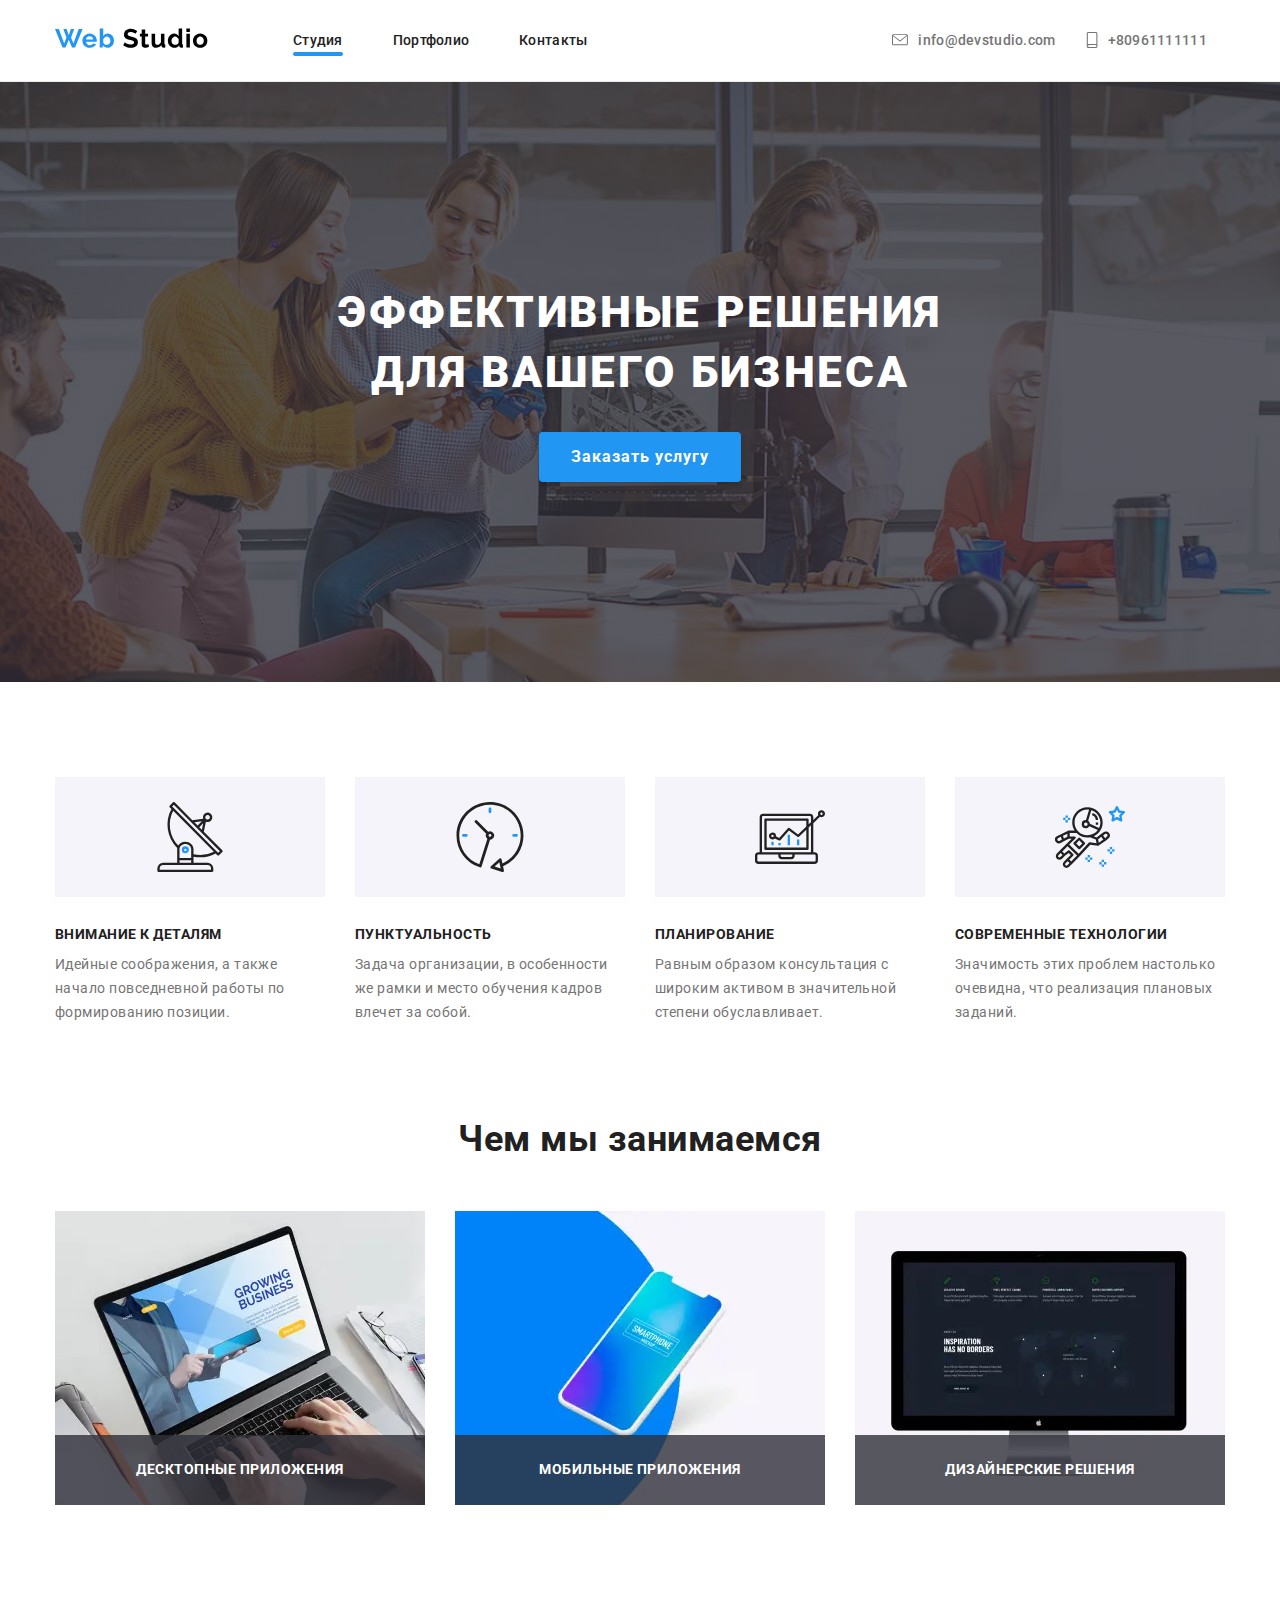
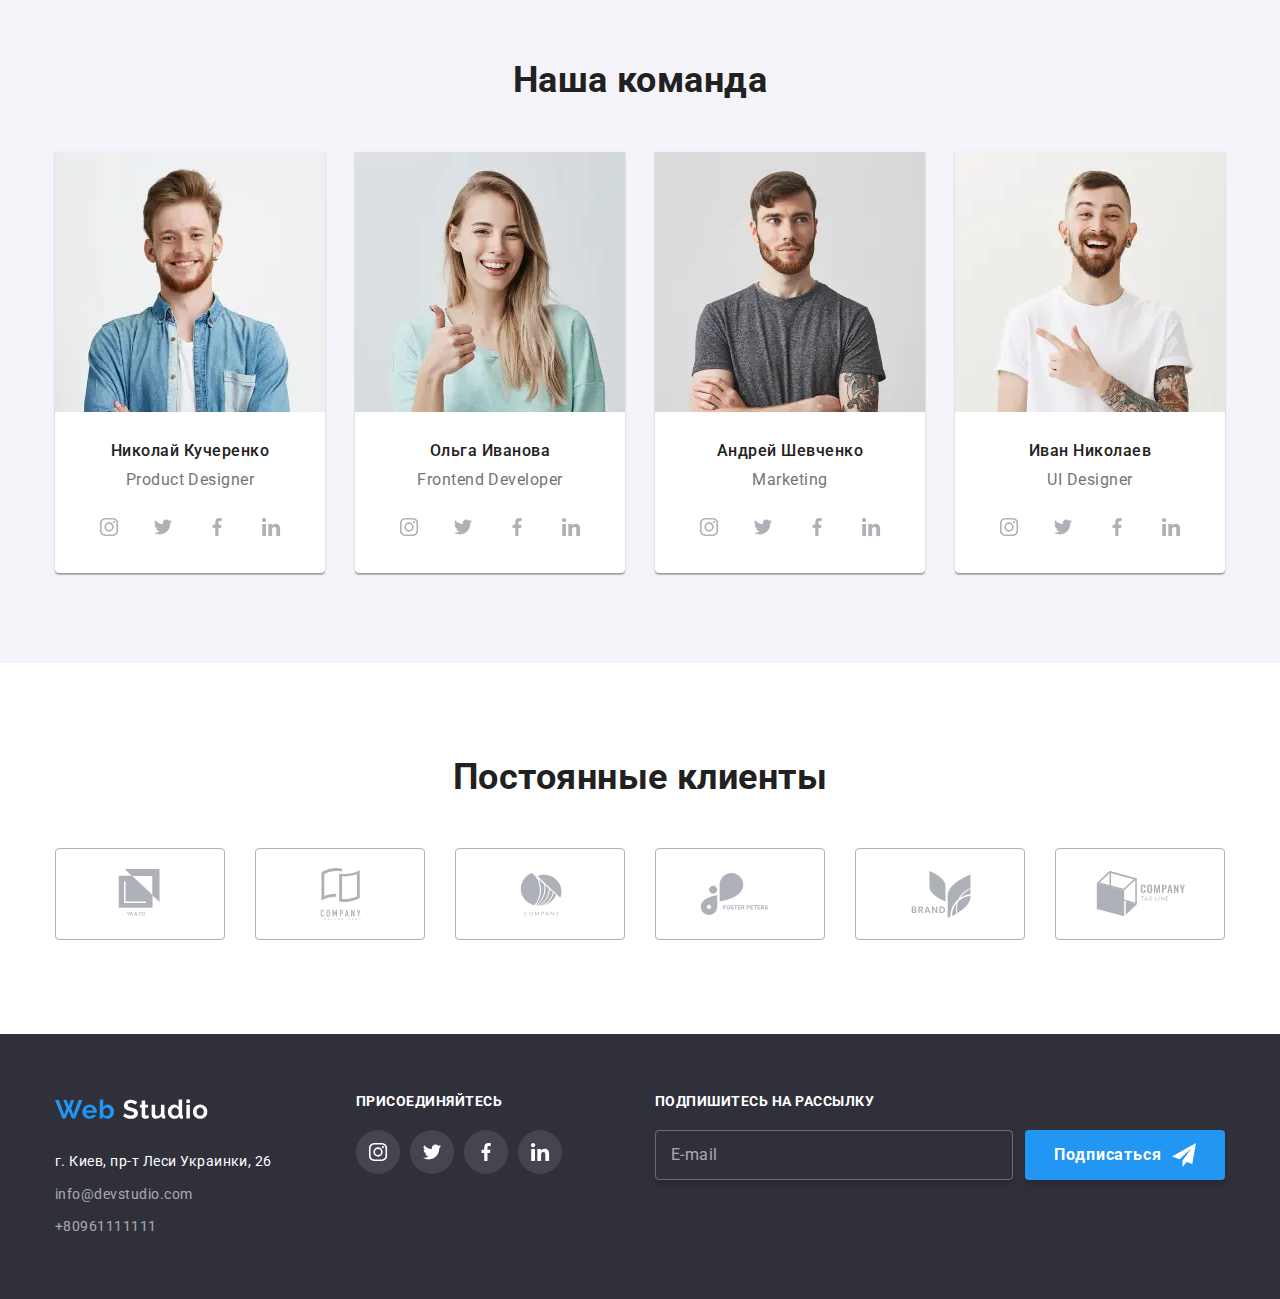
==== commit 7469ff82: "done all" ====
--- a/index.html
+++ b/index.html
@@ -78,13 +78,15 @@
     <main>
       <!-- Заказ услуг -->
       <section class="services-hero">
-        <h1 class="services-text-hero item">
-          эффективные решения <br />
-          для вашего бизнеса
-        </h1>
-        <a href="#" class="services-button item" data-modal-open>
-          Заказать услугу</a
-        >
+        <div class="container">
+          <h1 class="services-text-hero item">
+            эффективные решения <br />
+            для вашего бизнеса
+          </h1>
+          <a href="#" class="services-button item" data-modal-open>
+            Заказать услугу</a
+          >
+        </div>
       </section>
       <!-- Преимущества -->
       <section class="feature-section">
@@ -129,34 +131,83 @@
           <ul class="what-are-we-doing-list">
             <li>
               <a href="#">
-                <img
-                  src="images/desctop-apps.jpg"
-                  alt="desctop-apps"
-                  width="370"
-                  height="294"
-                />
+                <picture>
+                  <source
+                    srcset="
+                      ./images/what-are-we-doing/notebook.webp,
+                      ./images/what-are-we-doing/notebook@2x.webp 2x
+                    "
+                    type="image/webp"
+                  />
+                  <source
+                    srcset="
+                      ./images/what-are-we-doing/notebook.jpg,
+                      ./images/what-are-we-doing/notebook@2x.jpg 2x
+                    "
+                    type="image/jpg"
+                  />
+                  <img
+                    src="./images/what-are-we-doing/notebook.jpg"
+                    alt="фото десктопного приложения"
+                    width="370"
+                    height="294"
+                  />
+                </picture>
+
                 <div class="what-are-we-doing-text">Десктопные приложения</div>
               </a>
             </li>
             <li>
               <a href="#">
-                <img
-                  src="images/mobile-apps.jpg"
-                  alt="mobile-apps"
-                  width="370"
-                  height="294"
-                />
+                <picture>
+                  <source
+                    srcset="
+                      ./images/what-are-we-doing/smartphone.webp,
+                      ./images/what-are-we-doing/smartphone@2x.webp 2x
+                    "
+                    type="image/webp"
+                  />
+                  <source
+                    srcset="
+                      ./images/what-are-we-doing/smartphone.jpg,
+                      ./images/what-are-we-doing/smartphone@2x.jpg 2x
+                    "
+                    type="image/jpg"
+                  />
+                  <img
+                    src="./images/what-are-we-doing/smartphone.jpg"
+                    alt="фото мобильного приложения"
+                    width="370"
+                    height="294"
+                  />
+                </picture>
                 <div class="what-are-we-doing-text">Мобильные приложения</div>
               </a>
             </li>
             <li>
               <a href="#">
-                <img
-                  src="images/design.jpg"
-                  alt="design"
-                  width="370"
-                  height="294"
-                />
+                <picture>
+                  <source
+                    srcset="
+                      ./images/what-are-we-doing/desing.webp,
+                      ./images/what-are-we-doing/desing@2x.webp 2x
+                    "
+                    type="image/webp"
+                  />
+                  <source
+                    srcset="
+                      ./images/what-are-we-doing/desing.jpg,
+                      ./images/what-are-we-doing/desing@2x.jpg 2x
+                    "
+                    type="image/jpg"
+                  />
+                  <img
+                    src="./images/what-are-we-doing/desing.jpg"
+                    alt="фото дизайна"
+                    width="370"
+                    height="294"
+                  />
+                </picture>
                 <div class="what-are-we-doing-text">Дизайнерские решения</div>
               </a>
             </li>
@@ -170,12 +221,61 @@
           <ul>
             <li>
               <div class="box">
-                <img
-                  src="images/john-smith.jpg"
-                  alt="John Smith"
-                  width="270"
-                  height="260"
-                />
+                <picture>
+                  <source
+                    srcset="
+                      ./images/team/nikolay_1200.webp,
+                      ./images/team/nikolay_1200@2x.webp 2x
+                    "
+                    media="(min-width: 1200px)"
+                    type="image/webp"
+                  />
+                  <source
+                    srcset="
+                      ./images/team/nikolay_1200.jpg,
+                      ./images/team/nikolay_1200@2x.jpg 2x
+                    "
+                    media="(min-width: 1200px)"
+                    type="image/jpg"
+                  />
+                  <source
+                    srcset="
+                      ./images/team/nikolay_768.webp,
+                      ./images/team/nikolay_768@2x.webp 2x
+                    "
+                    media="(min-width: 768px)"
+                    type="image/webp"
+                  />
+                  <source
+                    srcset="
+                      ./images/team/nikolay_768.jpg,
+                      ./images/team/nikolay_768@2x.jpg 2x
+                    "
+                    media="(min-width: 768px)"
+                    type="image/jpg"
+                  />
+                  <source
+                    srcset="
+                      ./images/team/nikolay_480.webp,
+                      ./images/team/nikolay_480@2x.webp 2x
+                    "
+                    media="(max-width: 767px)"
+                    type="image/webp"
+                  />
+                  <source
+                    srcset="
+                      ./images/team/nikolay_480.jpg,
+                      ./images/team/nikolay_480@2x.jpg 2x
+                    "
+                    media="(max-width: 767px)"
+                    type="image/jpg"
+                  />
+                  <img
+                    src="./images/team/nikolay_480.jpg 480w,  ./images/team/nikolay_768.jpg 768w, ./images/team/nikolay_1200.jpg 1200w,"
+                    alt="Фото Николай Кучеренко"
+                    sizes="(max-width: 767px) 450px, (min-width: 768px) 354px, (min-width: 1200px) 270px"
+                  />
+                </picture>
                 <h3 class="our-team-title">Николай Кучеренко</h3>
                 <p class="our-team-text">Product Designer</p>
                 <div class="social-link-box">
@@ -222,12 +322,61 @@
             </li>
             <li>
               <div class="box">
-                <img
-                  src="images/marta-stewart.jpg"
-                  alt="Marta Stewart"
-                  width="270"
-                  height="260"
-                />
+                <picture>
+                  <source
+                    srcset="
+                      ./images/team/olga_1200.webp,
+                      ./images/team/olga_1200@2x.webp 2x
+                    "
+                    media="(min-width: 1200px)"
+                    type="image/webp"
+                  />
+                  <source
+                    srcset="
+                      ./images/team/olga_1200.jpg,
+                      ./images/team/olga_1200@2x.jpg 2x
+                    "
+                    media="(min-width: 1200px)"
+                    type="image/jpg"
+                  />
+                  <source
+                    srcset="
+                      ./images/team/olga_768.webp,
+                      ./images/team/olga_768@2x.webp 2x
+                    "
+                    media="(min-width: 768px)"
+                    type="image/webp"
+                  />
+                  <source
+                    srcset="
+                      ./images/team/olga_768.jpg,
+                      ./images/team/olga_768@2x.jpg 2x
+                    "
+                    media="(min-width: 768px)"
+                    type="image/jpg"
+                  />
+                  <source
+                    srcset="
+                      ./images/team/olga_480.webp,
+                      ./images/team/olga_480@2x.webp 2x
+                    "
+                    media="(max-width: 767px)"
+                    type="image/webp"
+                  />
+                  <source
+                    srcset="
+                      ./images/team/olga_480.jpg,
+                      ./images/team/olga_480@2x.jpg 2x
+                    "
+                    media="(max-width: 767px)"
+                    type="image/jpg"
+                  />
+                  <img
+                    src="./images/team/olga_480.jpg 480w,  ./images/team/olga_768.jpg 768w, ./images/team/olga_1200.jpg 1200w,"
+                    alt="Фото Ольга Иванова"
+                    sizes="(max-width: 767px) 450px, (min-width: 768px) 354px, (min-width: 1200px) 270px"
+                  />
+                </picture>
                 <h3 class="our-team-title">Ольга Иванова</h3>
                 <p class="our-team-text">Frontend Developer</p>
                 <div class="social-link-box">
@@ -274,12 +423,61 @@
             </li>
             <li>
               <div class="box">
-                <img
-                  src="images/robert-jakis.jpg"
-                  alt="Robert Jakis"
-                  width="270"
-                  height="260"
-                />
+                <picture>
+                  <source
+                    srcset="
+                      ./images/team/andrey_1200.webp,
+                      ./images/team/andrey_1200@2x.webp 2x
+                    "
+                    media="(min-width: 1200px)"
+                    type="image/webp"
+                  />
+                  <source
+                    srcset="
+                      ./images/team/andrey_1200.jpg,
+                      ./images/team/andrey_1200@2x.jpg 2x
+                    "
+                    media="(min-width: 1200px)"
+                    type="image/jpg"
+                  />
+                  <source
+                    srcset="
+                      ./images/team/andrey_768.webp,
+                      ./images/team/andrey_768@2x.webp 2x
+                    "
+                    media="(min-width: 768px)"
+                    type="image/webp"
+                  />
+                  <source
+                    srcset="
+                      ./images/team/andrey_768.jpg,
+                      ./images/team/andrey_768@2x.jpg 2x
+                    "
+                    media="(min-width: 768px)"
+                    type="image/jpg"
+                  />
+                  <source
+                    srcset="
+                      ./images/team/andrey_480.webp,
+                      ./images/team/andrey_480@2x.webp 2x
+                    "
+                    media="(max-width: 767px)"
+                    type="image/webp"
+                  />
+                  <source
+                    srcset="
+                      ./images/team/andrey_480.jpg,
+                      ./images/team/andrey_480@2x.jpg 2x
+                    "
+                    media="(max-width: 767px)"
+                    type="image/jpg"
+                  />
+                  <img
+                    src="./images/team/andrey_480.jpg 480w,  ./images/team/andrey_768.jpg 768w, ./images/team/andrey_1200.jpg 1200w,"
+                    alt="Фото Андрей Шевченко"
+                    sizes="(max-width: 767px) 450px, (min-width: 768px) 354px, (min-width: 1200px) 270px"
+                  />
+                </picture>
                 <h3 class="our-team-title">Андрей Шевченко</h3>
                 <p class="our-team-text">Marketing</p>
                 <div class="social-link-box">
@@ -326,12 +524,61 @@
             </li>
             <li>
               <div class="box">
-                <img
-                  src="images/martin-doe.jpg"
-                  alt="Martin Doe"
-                  width="270"
-                  height="260"
-                />
+                <picture>
+                  <source
+                    srcset="
+                      ./images/team/ivan_1200.webp,
+                      ./images/team/ivan_1200@2x.webp 2x
+                    "
+                    media="(min-width: 1200px)"
+                    type="image/webp"
+                  />
+                  <source
+                    srcset="
+                      ./images/team/ivan_1200.jpg,
+                      ./images/team/ivan_1200@2x.jpg 2x
+                    "
+                    media="(min-width: 1200px)"
+                    type="image/jpg"
+                  />
+                  <source
+                    srcset="
+                      ./images/team/ivan_768.webp,
+                      ./images/team/ivan_768@2x.webp 2x
+                    "
+                    media="(min-width: 768px)"
+                    type="image/webp"
+                  />
+                  <source
+                    srcset="
+                      ./images/team/ivan_768.jpg,
+                      ./images/team/ivan_768@2x.jpg 2x
+                    "
+                    media="(min-width: 768px)"
+                    type="image/jpg"
+                  />
+                  <source
+                    srcset="
+                      ./images/team/ivan_480.webp,
+                      ./images/team/ivan_480@2x.webp 2x
+                    "
+                    media="(max-width: 767px)"
+                    type="image/webp"
+                  />
+                  <source
+                    srcset="
+                      ./images/team/ivan_480.jpg,
+                      ./images/team/ivan_480@2x.jpg 2x
+                    "
+                    media="(max-width: 767px)"
+                    type="image/jpg"
+                  />
+                  <img
+                    src="./images/team/ivan_480.jpg 480w,  ./images/team/ivan_768.jpg 768w, ./images/team/ivan_1200.jpg 1200w,"
+                    alt="Фото Иван Николаев"
+                    sizes="(max-width: 767px) 450px, (min-width: 768px) 354px, (min-width: 1200px) 270px"
+                  />
+                </picture>
                 <h3 class="our-team-title">Иван Николаев</h3>
                 <p class="our-team-text">UI Designer</p>
                 <div class="social-link-box">
--- a/css/main.min.css
+++ b/css/main.min.css
@@ -1,2 +1,2 @@
-/*! normalize.css v8.0.1 | MIT License | github.com/necolas/normalize.css */html{line-height:1.15;-webkit-text-size-adjust:100%}body{margin:0}main{display:block}h1{font-size:2em;margin:0.67em 0}hr{-webkit-box-sizing:content-box;box-sizing:content-box;height:0;overflow:visible}pre{font-family:monospace, monospace;font-size:1em}a{background-color:transparent}abbr[title]{border-bottom:none;text-decoration:underline;-webkit-text-decoration:underline dotted;text-decoration:underline dotted}b,strong{font-weight:bolder}code,kbd,samp{font-family:monospace, monospace;font-size:1em}small{font-size:80%}sub,sup{font-size:75%;line-height:0;position:relative;vertical-align:baseline}sub{bottom:-0.25em}sup{top:-0.5em}img{border-style:none}button,input,optgroup,select,textarea{font-family:inherit;font-size:100%;line-height:1.15;margin:0}button,input{overflow:visible}button,select{text-transform:none}button,[type="button"],[type="reset"],[type="submit"]{-webkit-appearance:button}button::-moz-focus-inner,[type="button"]::-moz-focus-inner,[type="reset"]::-moz-focus-inner,[type="submit"]::-moz-focus-inner{border-style:none;padding:0}button:-moz-focusring,[type="button"]:-moz-focusring,[type="reset"]:-moz-focusring,[type="submit"]:-moz-focusring{outline:1px dotted ButtonText}fieldset{padding:0.35em 0.75em 0.625em}legend{-webkit-box-sizing:border-box;box-sizing:border-box;color:inherit;display:table;max-width:100%;padding:0;white-space:normal}progress{vertical-align:baseline}textarea{overflow:auto}[type="checkbox"],[type="radio"]{-webkit-box-sizing:border-box;box-sizing:border-box;padding:0}[type="number"]::-webkit-inner-spin-button,[type="number"]::-webkit-outer-spin-button{height:auto}[type="search"]{-webkit-appearance:textfield;outline-offset:-2px}[type="search"]::-webkit-search-decoration{-webkit-appearance:none}::-webkit-file-upload-button{-webkit-appearance:button;font:inherit}details{display:block}summary{display:list-item}template{display:none}[hidden]{display:none}html{-webkit-box-sizing:border-box;box-sizing:border-box}*,*::before,*::after{margin:0;padding:0;-webkit-box-sizing:inherit;box-sizing:inherit}a{text-decoration:none}li{list-style-type:none}body{color:#212121;font-family:Roboto, sans-serif;letter-spacing:0.03em}ul{margin:0;padding:0}.container{margin-left:auto;margin-right:auto;padding-left:15px;padding-right:15px}@media screen and (max-width: 767px){.container{max-width:480px}}@media screen and (min-width: 768px){.container{width:768px}}@media screen and (min-width: 1200px){.container{width:1200px}}.hide-item{display:none}.section-title{margin-top:0px;margin-bottom:30px;font-weight:700;font-size:36px;line-height:1.16;text-align:center;color:#212121}@media screen and (min-width: 1200px){.section-title{margin-bottom:50px}}.social-link-box{display:-webkit-box;display:-ms-flexbox;display:flex;-webkit-box-pack:center;-ms-flex-pack:center;justify-content:center;-webkit-box-align:center;-ms-flex-align:center;align-items:center}@media screen and (min-width: 768px){.social-link-footer{width:206px;margin-left:165px}}@media screen and (min-width: 1200px){.social-link-footer{margin-left:69px}}.social-link-box.footer{margin-top:20px;display:-webkit-box;display:-ms-flexbox;display:flex;-webkit-box-pack:center;-ms-flex-pack:center;justify-content:center;-webkit-box-align:center;-ms-flex-align:center;align-items:center}@media screen and (min-width: 1200px){.social-link-box.footer{-webkit-box-pack:start;-ms-flex-pack:start;justify-content:flex-start}}.social-link-box.footer a{background-color:rgba(255,255,255,0.1);border-radius:50px}.social-link-box a{display:-webkit-box;display:-ms-flexbox;display:flex;-webkit-box-pack:center;-ms-flex-pack:center;justify-content:center;-webkit-box-align:center;-ms-flex-align:center;align-items:center;padding:0;border:none;width:44px;height:44px;border-radius:50px;-webkit-transition:background-color 250ms cubic-bezier(0.4, 0, 0.2, 1);transition:background-color 250ms cubic-bezier(0.4, 0, 0.2, 1)}.social-link-box a:hover{background-color:#2196f3;border-radius:50px}.social-link-box a+a{margin-left:10px}.social-link{width:40px;height:40px;-webkit-transition:fill 250ms cubic-bezier(0.4, 0, 0.2, 1);transition:fill 250ms cubic-bezier(0.4, 0, 0.2, 1);fill:#afb1b8}.social-link-box a:hover .social-link{fill:#ffffff}.social-link.footer{fill:#ffffff}.header-position{position:relative;border-bottom:1px solid #ececec}.header-container{display:-webkit-box;display:-ms-flexbox;display:flex;-webkit-box-align:center;-ms-flex-align:center;align-items:center}@media screen and (max-width: 767px){.header-container{height:60px}}@media screen and (min-width: 768px){.header-container{height:81px}}@media screen and (min-width: 768px){.logo-header{margin-right:81px}}@media screen and (max-width: 1199px){.logo-header{width:141px;height:28px}}@media screen and (min-width: 1200px){.logo-header{width:153px;height:21px;margin-right:85px}}.menu-button{display:-webkit-inline-box;display:-ms-inline-flexbox;display:inline-flex;border:none;margin-left:auto;padding:0;background-color:transparent}@media screen and (min-width: 768px){.menu-button{display:none}}.menu-container{display:-webkit-box;display:-ms-flexbox;display:flex}@media screen and (max-width: 767px){.menu-container{display:none;position:absolute;top:101%;left:0;width:100%;padding-top:60px;padding-bottom:60px;background-color:#ffffff;z-index:10;-webkit-box-shadow:0px 1px 3px rgba(0,0,0,0.16),0px 2px 4px rgba(0,0,0,0.08),0px 4px 8px rgba(0,0,0,0.04);box-shadow:0px 1px 3px rgba(0,0,0,0.16),0px 2px 4px rgba(0,0,0,0.08),0px 4px 8px rgba(0,0,0,0.04)}}.menu-container.is-open{display:block}.menu-button .icon-clouse{display:none}.menu-button.is-open .icon-clouse{display:-webkit-inline-box;display:-ms-inline-flexbox;display:inline-flex}.menu-button.is-open .icon-menu{display:none}.header-list{padding:0;display:-webkit-box;display:-ms-flexbox;display:flex;-webkit-box-orient:vertical;-webkit-box-direction:normal;-ms-flex-direction:column;flex-direction:column;-webkit-box-pack:center;-ms-flex-pack:center;justify-content:center;-webkit-box-align:center;-ms-flex-align:center;align-items:center}@media screen and (min-width: 768px){.header-list{-webkit-box-orient:horizontal;-webkit-box-direction:normal;-ms-flex-direction:row;flex-direction:row}}@media screen and (min-width: 768px){.header-list li:not(:last-child){margin-right:50px}}@media screen and (max-width: 767px){.header-list li:not(:last-child){margin-bottom:32px}}@media screen and (max-width: 767px){.header-list li:last-child{margin-bottom:52px}}.header-nav-link{padding-bottom:8px;font-weight:500;font-size:14px;line-height:1.14;letter-spacing:0.02em;color:#212121;-webkit-transition:color 250ms cubic-bezier(0.4, 0, 0.2, 1);transition:color 250ms cubic-bezier(0.4, 0, 0.2, 1)}@media screen and (max-width: 767px){.header-nav-link{font-size:18px;line-height:1.16}}.header-nav-link:hover,.header-nav-link:focus{color:#2196f3}.active-page{position:relative}.active-page::after{content:"";position:absolute;bottom:0;display:block;width:100%;height:4px;background:#2196f3;border-radius:2px}.header-address{margin-left:305px;display:-webkit-box;display:-ms-flexbox;display:flex;-webkit-box-pack:center;-ms-flex-pack:center;justify-content:center}@media screen and (min-width: 768px) and (max-width: 1199px){.header-address :first-child{margin-bottom:10px}}@media screen and (max-width: 1199px){.header-address{-webkit-box-orient:vertical;-webkit-box-direction:normal;-ms-flex-direction:column;flex-direction:column;-webkit-box-align:start;-ms-flex-align:start;align-items:flex-start;margin-left:84px}}@media screen and (max-width: 767px){.header-address{-webkit-box-align:center;-ms-flex-align:center;align-items:center}}@media screen and (max-width: 767px){.header-address a:not(:first-child){margin-top:16px}}@media screen and (min-width: 1200px){.header-address a:not(:first-child){margin-left:30px}}.icon-header{padding:0;display:block;margin-right:10px;fill:#757575}.header-nav-adress{display:-webkit-box;display:-ms-flexbox;display:flex;-webkit-box-pack:center;-ms-flex-pack:center;justify-content:center;-webkit-box-align:center;-ms-flex-align:center;align-items:center;font-style:normal;font-weight:500;font-size:18px;line-height:1.16;letter-spacing:0.02em;color:#757575;-webkit-transition:color 250ms cubic-bezier(0.4, 0, 0.2, 1),fill 250ms cubic-bezier(0.4, 0, 0.2, 1);transition:color 250ms cubic-bezier(0.4, 0, 0.2, 1),fill 250ms cubic-bezier(0.4, 0, 0.2, 1)}@media screen and (min-width: 768px){.header-nav-adress{font-size:12px}}@media screen and (min-width: 1200px){.header-nav-adress{font-size:14px;line-height:1.14}}.header-nav-adress:hover,.header-nav-adress:focus{color:#2196f3;fill:#2196f3}.footer-section{background-color:#2f303a}.footer-box{padding-top:60px;padding-bottom:60px}@media screen and (max-width: 1199px){.footer-box{text-align:center}}@media screen and (min-width: 768px){.footer-box{display:-webkit-box;display:-ms-flexbox;display:flex;-ms-flex-wrap:wrap;flex-wrap:wrap}}.footer-titles{font-style:normal;font-weight:700;font-size:14px;line-height:1.14;text-transform:uppercase;color:#fff}@media screen and (max-width: 767px){.footer-titles{margin-top:60px}}.logo-footer{--color4: #ffffff}@media screen and (min-width: 768px){.footer-contacts{width:232px}}@media screen and (min-width: 768px) and (max-width: 1199px){.footer-contacts{margin-left:76px}}.footer-adress-list{margin-top:20px}@media screen and (max-width: 1199px){.footer-adress-list{text-align:center}}.footer-adress-list .item:not(:first-child){margin-top:9px}.footer-adress-link{margin-top:9px;font-style:normal;font-size:14px;line-height:1.7;color:rgba(255,255,255,0.6)}.footer-adress-map{font-style:normal;font-size:14px;line-height:1.7;color:#fff}@media screen and (max-width: 767px){.mailing{max-width:450px}}@media screen and (min-width: 768px) and (max-width: 1199px){.mailing{width:450px;margin-left:auto;margin-right:auto;margin-top:60px}}@media screen and (min-width: 1200px){.mailing{width:570px;margin-left:93px}}.footer-subscription{display:block;margin-top:20px}@media screen and (min-width: 1200px){.footer-subscription{display:-webkit-box;display:-ms-flexbox;display:flex}}.footer-subscription-box{position:relative;margin-right:12px;max-width:450px}@media screen and (max-width: 1199px){.footer-subscription-box{margin-bottom:20px}}@media screen and (min-width: 1200px){.footer-subscription-box{width:358px}}.footer-subscription-label{position:absolute;top:50%;left:16px;-webkit-transform:translateY(-50%);transform:translateY(-50%);font-size:16px;line-height:1.25;letter-spacing:0.03em;color:rgba(255,255,255,0.6);-webkit-transition:-webkit-transform 250ms cubic-bezier(0.4, 0, 0.2, 1);transition:-webkit-transform 250ms cubic-bezier(0.4, 0, 0.2, 1);transition:transform 250ms cubic-bezier(0.4, 0, 0.2, 1);transition:transform 250ms cubic-bezier(0.4, 0, 0.2, 1), -webkit-transform 250ms cubic-bezier(0.4, 0, 0.2, 1)}.footer-subscription-field:focus+.footer-subscription-label,.footer-subscription-field:not(:placeholder-shown)+.footer-subscription-label{-webkit-transform:translateY(-40px);transform:translateY(-40px);left:16px;font-size:12px;line-height:1.16;letter-spacing:0.01em}.footer-subscription-field{width:100%;height:50px;padding:15px 16px;border:1px solid rgba(255,255,255,0.3);-webkit-box-shadow:0px 4px 4px rgba(0,0,0,0.15);box-shadow:0px 4px 4px rgba(0,0,0,0.15);border-radius:4px;outline:none;font-size:16px;line-height:1.25;letter-spacing:0.03em;background-color:transparent;color:rgba(255,255,255,0.6)}.footer-subscription-button{display:-webkit-inline-box;display:-ms-inline-flexbox;display:inline-flex;-webkit-box-align:center;-ms-flex-align:center;align-items:center;-webkit-box-pack:center;-ms-flex-pack:center;justify-content:center;width:200px;height:50px;font-size:16px;font-weight:700;line-height:1.87;letter-spacing:0.06em;color:#fff;background:#2196f3;-webkit-box-shadow:0px 4px 4px rgba(0,0,0,0.15);box-shadow:0px 4px 4px rgba(0,0,0,0.15);border:transparent;border-radius:4px}.footer-subscription-icon{width:24px;height:24px;margin-left:10px}.services-hero{margin-left:auto;margin-right:auto;max-width:1600px;height:600px;padding-top:200px;text-align:center;background-image:-webkit-gradient(linear, left top, right top, from(rgba(47,48,58,0.8)), to(rgba(47,48,58,0.8))),url(../images/header.jpg);background-image:linear-gradient(to right, rgba(47,48,58,0.8), rgba(47,48,58,0.8)),url(../images/header.jpg);background-repeat:no-repeat;background-position:center;background-size:cover}.services-text-hero{margin-top:0px;margin-bottom:30px;font-weight:900;font-size:26px;line-height:1.61538;text-align:center;letter-spacing:0.06em;text-transform:uppercase;color:#fff}@media screen and (min-width: 1200px){.services-text-hero{font-size:44px;line-height:1.36364}}.services-button{display:inline-block;min-width:200px;height:50px;padding:10px 32px;font-weight:700;font-size:16px;line-height:1.87;text-align:center;letter-spacing:0.06em;color:#fff;background-color:#2196f3;-webkit-box-shadow:0px 4px 4px rgba(0,0,0,0.15);box-shadow:0px 4px 4px rgba(0,0,0,0.15);border-radius:4px;-webkit-transition:background-color 250ms cubic-bezier(0.4, 0, 0.2, 1);transition:background-color 250ms cubic-bezier(0.4, 0, 0.2, 1)}.services-button:hover{background-color:#188ce8}.feature-section{padding-bottom:60px}@media screen and (min-width: 1200px){.feature-section{padding-bottom:0px}}@media screen and (max-width: 1119px){.feature{padding-top:60px}}@media screen and (min-width: 1200px){.feature{padding-top:95px}}@media screen and (min-width: 768px){.feature{display:-webkit-box;display:-ms-flexbox;display:flex;-ms-flex-wrap:wrap;flex-wrap:wrap}}.feature li{width:100%}@media screen and (min-width: 768px){.feature li{width:354px}}@media screen and (min-width: 768px) and (max-width: 1199px){.feature li:nth-child(2n+2){margin-left:30px}}@media screen and (min-width: 1200px){.feature li{width:270px}.feature li+li{margin-left:30px}}.feature li::before{content:"";display:block;height:120px;margin-bottom:30px;background-repeat:no-repeat;background-size:70px 70px;background-position:center;background-color:#f5f4fa}@media screen and (max-width: 767px){.feature li::before{margin-bottom:55px}}.antena-img::before{background-image:url(../images/antena.svg)}.clock-img::before{background-image:url(..//images/clock.svg)}.diagram-img::before{background-image:url(..//images/diagram.svg)}.container-img::before{background-image:url(..//images/astronaunt.svg)}.feature-title{margin-bottom:10px;font-weight:700;font-size:14px;line-height:1.14;text-transform:uppercase}@media screen and (max-width: 767px){.feature-title{text-align:center}}.feature-text{font-weight:400;font-size:14px;line-height:1.7;color:#757575}@media screen and (max-width: 1199px){.feature-text{padding-bottom:30px}}.what-are-we-doing{display:none}@media screen and (min-width: 1200px){.what-are-we-doing{display:block;padding-top:95px;padding-bottom:95px}}.what-are-we-doing-list li{position:relative;max-width:370px;max-height:294px}.what-are-we-doing li+li{margin-left:30px}.what-are-we-doing-text{position:absolute;bottom:0;width:370px;height:70px;padding-top:27px;color:#fff;background:rgba(47,48,58,0.8);text-align:center;font-weight:700;font-size:14px;line-height:1.14;text-transform:uppercase}.what-are-we-doing ul{display:-webkit-box;display:-ms-flexbox;display:flex}.our-team{background-color:#f5f4fa;padding-top:94px;padding-bottom:94px}@media screen and (min-width: 768px){.our-team{padding-top:60px;padding-bottom:60px}}.our-team ul{display:block}@media screen and (min-width: 768px){.our-team ul{display:-webkit-box;display:-ms-flexbox;display:flex;-ms-flex-wrap:wrap;flex-wrap:wrap}}.our-team .box{background-color:#fff;-webkit-box-shadow:0px 2px 1px rgba(0,0,0,0.2),0px 1px 1px rgba(0,0,0,0.14),0px 1px 3px rgba(0,0,0,0.12);box-shadow:0px 2px 1px rgba(0,0,0,0.2),0px 1px 1px rgba(0,0,0,0.14),0px 1px 3px rgba(0,0,0,0.12);border-radius:0px 0px 4px 4px;padding-bottom:24px}.our-team li{margin-left:auto;margin-right:auto}@media screen and (max-width: 767px){.our-team li{max-width:450px;margin-bottom:30px}}@media screen and (min-width: 768px){.our-team li{width:354px}.our-team li:nth-child(2n+2){margin-left:30px}.our-team li:nth-child(n+2){margin-bottom:30px}}@media screen and (min-width: 1200px){.our-team li{width:270px}.our-team li+li{margin-left:30px}}.our-team-title{margin-top:30px;margin-bottom:10px;font-weight:500;font-size:16px;line-height:1.18;text-align:center;color:#212121}.our-team-text{margin-bottom:15px;font-weight:400;font-size:16px;line-height:1.18;text-align:center;color:#757575}.our-clients{padding-top:60px;padding-bottom:60px}@media screen and (min-width: 1200px){.our-clients{padding-top:94px;padding-bottom:94px}}.our-clients-list{display:-webkit-box;display:-ms-flexbox;display:flex;-ms-flex-wrap:wrap;flex-wrap:wrap;-webkit-box-pack:center;-ms-flex-pack:center;justify-content:center;-webkit-box-align:center;-ms-flex-align:center;align-items:center}.our-clients-list li{max-width:calc(50% - 30px)}@media screen and (max-width: 767px){.our-clients-list li:nth-child(2n+2){margin-left:30px}.our-clients-list li:nth-child(n+3){margin-top:30px}}@media screen and (min-width: 768px) and (max-width: 1199px){.our-clients-list li{width:226px}.our-clients-list li:nth-child(3n+2){margin-right:30px;margin-left:30px}.our-clients-list li:nth-child(n+4){margin-top:30px}}@media screen and (min-width: 1200px){.our-clients-list li{width:170px}.our-clients-list li+li{margin-left:30px}}.our-clients-list a{display:-webkit-box;display:-ms-flexbox;display:flex;-webkit-box-pack:center;-ms-flex-pack:center;justify-content:center;-webkit-box-align:center;-ms-flex-align:center;align-items:center;border:1px solid #afb1b8;border-radius:4px;max-width:210px;-webkit-transition:border 250ms cubic-bezier(0.4, 0, 0.2, 1);transition:border 250ms cubic-bezier(0.4, 0, 0.2, 1)}.our-clients-list a:hover{border:1px solid #2196f3}.our-clients-list a:hover .our-clients-label{fill:#2196f3}.our-clients-label{max-width:210px;max-height:90px;fill:#afb1b8;-webkit-transition:fill 250ms cubic-bezier(0.4, 0, 0.2, 1);transition:fill 250ms cubic-bezier(0.4, 0, 0.2, 1)}.backdrop{position:fixed;left:0;top:0;width:100%;height:100%;background-color:rgba(0,0,0,0.2);-webkit-transition:opacity 350ms cubic-bezier(0.4, 0, 0.2, 1);transition:opacity 350ms cubic-bezier(0.4, 0, 0.2, 1);z-index:10}.backdrop.is-hidden{opacity:0;visibility:hidden;pointer-events:none}.modal{position:absolute;top:50%;left:50%;-webkit-transform:translate(-50%, -50%);transform:translate(-50%, -50%);max-width:calc(100% - 30px);max-height:calc(100% - 30px);overflow:auto;padding:10px 40px 40px 40px;background:#fff;-webkit-box-shadow:0px 2px 1px rgba(0,0,0,0.2),0px 1px 1px rgba(0,0,0,0.14),0px 1px 3px rgba(0,0,0,0.12);box-shadow:0px 2px 1px rgba(0,0,0,0.2),0px 1px 1px rgba(0,0,0,0.14),0px 1px 3px rgba(0,0,0,0.12);border-radius:4px}@media screen and (max-width: 1199px){.modal{padding:8px 45px 40px 36px}}.button-clouse{display:block;width:30px;height:30px;margin-right:-30px;margin-left:auto;background:#fff;border:1px solid rgba(0,0,0,0.1);border-radius:50%}.icon-clouse{width:11px;height:11px;fill:#000000}.text-modal{display:block;margin-bottom:30px;font-weight:700;font-size:20px;line-height:1.15;text-align:center;letter-spacing:0.03em}.modal-box{position:relative}@media screen and (max-width: 1199px){.modal-box{max-width:100%}}.icon-name{position:absolute;fill:black;top:50%;left:16px;-webkit-transform:translateY(-50%);transform:translateY(-50%);width:12px;height:12px;z-index:1}.modal-form-input:focus ~ .icon-name,.modal-form-input:not(:placeholder-shown) ~ .icon-name{fill:#2196f3}.modal-form{display:-webkit-box;display:-ms-flexbox;display:flex;-webkit-box-orient:vertical;-webkit-box-direction:normal;-ms-flex-direction:column;flex-direction:column;-webkit-box-pack:center;-ms-flex-pack:center;justify-content:center;-webkit-box-align:center;-ms-flex-align:center;align-items:center}.modal-label{position:absolute;top:50%;left:42px;-webkit-transform:translateY(-50%);transform:translateY(-50%);color:#757575;font-size:14px;line-height:1.14;letter-spacing:0.01em;-webkit-transition:-webkit-transform 250ms cubic-bezier(0.4, 0, 0.2, 1);transition:-webkit-transform 250ms cubic-bezier(0.4, 0, 0.2, 1);transition:transform 250ms cubic-bezier(0.4, 0, 0.2, 1);transition:transform 250ms cubic-bezier(0.4, 0, 0.2, 1), -webkit-transform 250ms cubic-bezier(0.4, 0, 0.2, 1)}.modal-form-input:focus+.modal-label,.modal-form-input:not(:placeholder-shown)+.modal-label{-webkit-transform:translateY(-40px);transform:translateY(-40px);left:16px;color:#2196f3;font-size:12px;line-height:1.16;letter-spacing:0.01em}.coments{position:absolute;top:12px;left:16px;color:#757575;font-size:14px;line-height:1.14;letter-spacing:0.01em;-webkit-transition:-webkit-transform 250ms cubic-bezier(0.4, 0, 0.2, 1);transition:-webkit-transform 250ms cubic-bezier(0.4, 0, 0.2, 1);transition:transform 250ms cubic-bezier(0.4, 0, 0.2, 1);transition:transform 250ms cubic-bezier(0.4, 0, 0.2, 1), -webkit-transform 250ms cubic-bezier(0.4, 0, 0.2, 1)}.modal-form-input:focus+.coments,.modal-form-input:not(:placeholder-shown)+.coments{-webkit-transform:translateY(-30px);transform:translateY(-30px);left:16px;color:#2196f3;border-color:#2196f3;font-size:12px;line-height:1.16;letter-spacing:0.01em}.modal-form li:not(:first-child){margin-top:28px}.modal-form li:nth-child(5){margin-top:20px}.modal-form-input{width:370px;max-width:100%;height:40px;padding:12px 18px 12px 42px;border:1px solid rgba(33,33,33,0.2);border-radius:4px;outline:none;font-size:14px;line-height:1.14;letter-spacing:0.01em;color:#757575}@media screen and (min-width: 1200px){.modal-form-input{width:448px}}.modal-form-input:focus,.modal-form-input:not(:placeholder-shown){border-color:#2196f3;outline:none}.modal-form-input.text-area{height:120px;resize:none;padding:12px;padding:12px 16px}.checkbox-box{display:-webkit-box;display:-ms-flexbox;display:flex;-webkit-box-align:center;-ms-flex-align:center;align-items:center;-webkit-box-pack:center;-ms-flex-pack:center;justify-content:center;padding:0;position:relative}.checkbox{position:absolute;width:1px;height:1px;margin:-1px;border:0;padding:0;clip:rect(0 0 0 0);overflow:hidden}.check-text{display:-webkit-box;display:-ms-flexbox;display:flex;-webkit-box-align:center;-ms-flex-align:center;align-items:center;-webkit-box-pack:center;-ms-flex-pack:center;justify-content:center;font-size:14px;line-height:1.7;letter-spacing:0.03em;color:#757575}@media screen and (max-width: 1199px){.check-text{font-size:12px;line-height:1.16}}.check-text::before{content:" ";width:16px;height:15px;border:1px solid black;border-radius:2px;margin-right:8px}.check-text a{color:#2196f3;-webkit-text-decoration-line:underline;text-decoration-line:underline}.checkbox:checked ~ .check-text::before{padding:0;background:#2196f3;border:none;background-image:url(../images/icon-check.svg);background-size:cover;background-repeat:no-repeat;background-origin:border-box;fill:#ffffff}.modal-button-send{min-width:200px;min-height:50px;padding:10px 32px;background:#2196f3;-webkit-box-shadow:0px 4px 4px rgba(0,0,0,0.15);box-shadow:0px 4px 4px rgba(0,0,0,0.15);border-radius:4px;border:1px solid #2196f3;font-weight:700;font-size:16px;line-height:1.87;text-align:center;letter-spacing:0.06em;color:#fff;background-color:#2196f3;-webkit-transition:background-color 250ms cubic-bezier(0.4, 0, 0.2, 1);transition:background-color 250ms cubic-bezier(0.4, 0, 0.2, 1)}.modal-button-send:hover,.modal-button-send:focus{background-color:#188ce8}.portfolio-box{padding-top:93px;padding-bottom:94px}@media screen and (max-width: 1199px){.portfolio-box{padding-top:60px;padding-bottom:60px}}.filters-flex{display:-webkit-box;display:-ms-flexbox;display:flex;-webkit-box-pack:start;-ms-flex-pack:start;justify-content:flex-start;-ms-flex-wrap:wrap;flex-wrap:wrap;margin-bottom:52px}@media screen and (min-width: 768px){.filters-flex{-webkit-box-pack:center;-ms-flex-pack:center;justify-content:center}}.filters-flex li+li{margin-left:8px}@media screen and (max-width: 767px){.filters-flex li:nth-child(3n+1){margin-left:0px}.filters-flex li:nth-child(1n+4){margin-top:15px}}.filters-button{background-color:#f5f4fa;padding:6px 22px;border-radius:4px;border:none;font-weight:500;font-size:16px;line-height:1.62;outline:none;-webkit-transition:color 250ms cubic-bezier(0.4, 0, 0.2, 1),background-color 250ms cubic-bezier(0.4, 0, 0.2, 1),-webkit-box-shadow 250ms cubic-bezier(0.4, 0, 0.2, 1);transition:color 250ms cubic-bezier(0.4, 0, 0.2, 1),background-color 250ms cubic-bezier(0.4, 0, 0.2, 1),-webkit-box-shadow 250ms cubic-bezier(0.4, 0, 0.2, 1);transition:color 250ms cubic-bezier(0.4, 0, 0.2, 1),background-color 250ms cubic-bezier(0.4, 0, 0.2, 1),box-shadow 250ms cubic-bezier(0.4, 0, 0.2, 1);transition:color 250ms cubic-bezier(0.4, 0, 0.2, 1),background-color 250ms cubic-bezier(0.4, 0, 0.2, 1),box-shadow 250ms cubic-bezier(0.4, 0, 0.2, 1),-webkit-box-shadow 250ms cubic-bezier(0.4, 0, 0.2, 1)}.filters-button:hover,.filters-button:focus{background-color:#2196f3;color:#fff;-webkit-box-shadow:0px 2px 2px rgba(0,0,0,0.12),0px 1px 2px rgba(0,0,0,0.08),0px 3px 1px rgba(0,0,0,0.1);box-shadow:0px 2px 2px rgba(0,0,0,0.12),0px 1px 2px rgba(0,0,0,0.08),0px 3px 1px rgba(0,0,0,0.1);border-radius:4px;border:none}@media screen and (min-width: 768px){.portfolio{display:-webkit-box;display:-ms-flexbox;display:flex;-ms-flex-wrap:wrap;flex-wrap:wrap}}@media screen and (max-width: 767px){.portfolio li{max-width:450px}.portfolio li+li{margin-top:30px}}@media screen and (min-width: 768px) and (max-width: 1199px){.portfolio li{width:354px}.portfolio li:nth-child(2n+2){margin-left:30px}.portfolio li:nth-child(n+2){margin-bottom:30px}}@media screen and (min-width: 1200px){.portfolio li{max-width:370px;margin-right:30px;margin-bottom:30px}.portfolio li:nth-child(3n){margin-right:0}}.portfolio a{display:block;width:100%;height:100%;border:1px solid #eeeeee;-webkit-transition:-webkit-box-shadow 250ms cubic-bezier(0.4, 0, 0.2, 1);transition:-webkit-box-shadow 250ms cubic-bezier(0.4, 0, 0.2, 1);transition:box-shadow 250ms cubic-bezier(0.4, 0, 0.2, 1);transition:box-shadow 250ms cubic-bezier(0.4, 0, 0.2, 1), -webkit-box-shadow 250ms cubic-bezier(0.4, 0, 0.2, 1)}.portfolio a:hover{-webkit-box-shadow:1px 4px 6px rgba(0,0,0,0.16),0px 4px 4px rgba(0,0,0,0.06),0px 1px 1px rgba(0,0,0,0.12);box-shadow:1px 4px 6px rgba(0,0,0,0.16),0px 4px 4px rgba(0,0,0,0.06),0px 1px 1px rgba(0,0,0,0.12)}.portfolio a:hover .back-side-card{-webkit-transform:translateY(0%);transform:translateY(0%)}.card{position:relative;overflow:hidden;width:100%;height:294px}@media screen and (min-width: 768px){.card{max-width:354px}}@media screen and (min-width: 1200px){.card{max-width:370px}}.back-side-card{position:absolute;top:0;left:0;max-width:450px;height:294px;padding:63px 24px;color:#fff;background:rgba(33,150,243,0.9);font-weight:400;font-size:18px;line-height:1.56;letter-spacing:0.03em;-webkit-transform:translateY(100%);transform:translateY(100%);-webkit-transition:-webkit-transform 250ms cubic-bezier(0.4, 0, 0.2, 1);transition:-webkit-transform 250ms cubic-bezier(0.4, 0, 0.2, 1);transition:transform 250ms cubic-bezier(0.4, 0, 0.2, 1);transition:transform 250ms cubic-bezier(0.4, 0, 0.2, 1), -webkit-transform 250ms cubic-bezier(0.4, 0, 0.2, 1)}@media screen and (min-width: 768px){.back-side-card{max-width:354px}}@media screen and (min-width: 1200px){.back-side-card{max-width:370px}}.main-content-headers{margin-top:20px;padding-left:24px;font-weight:700;font-size:18px;line-height:2;letter-spacing:0.06em;color:#212121}.main-content-text{margin-top:4px;margin-bottom:20px;padding-left:24px;font-size:16px;line-height:1.8;color:#757575}.main-content-text-target{font-size:18px;line-height:1.5;color:#fff}
+/*! normalize.css v8.0.1 | MIT License | github.com/necolas/normalize.css */html{line-height:1.15;-webkit-text-size-adjust:100%}body{margin:0}main{display:block}h1{font-size:2em;margin:0.67em 0}hr{-webkit-box-sizing:content-box;box-sizing:content-box;height:0;overflow:visible}pre{font-family:monospace, monospace;font-size:1em}a{background-color:transparent}abbr[title]{border-bottom:none;text-decoration:underline;-webkit-text-decoration:underline dotted;text-decoration:underline dotted}b,strong{font-weight:bolder}code,kbd,samp{font-family:monospace, monospace;font-size:1em}small{font-size:80%}sub,sup{font-size:75%;line-height:0;position:relative;vertical-align:baseline}sub{bottom:-0.25em}sup{top:-0.5em}img{border-style:none}button,input,optgroup,select,textarea{font-family:inherit;font-size:100%;line-height:1.15;margin:0}button,input{overflow:visible}button,select{text-transform:none}button,[type="button"],[type="reset"],[type="submit"]{-webkit-appearance:button}button::-moz-focus-inner,[type="button"]::-moz-focus-inner,[type="reset"]::-moz-focus-inner,[type="submit"]::-moz-focus-inner{border-style:none;padding:0}button:-moz-focusring,[type="button"]:-moz-focusring,[type="reset"]:-moz-focusring,[type="submit"]:-moz-focusring{outline:1px dotted ButtonText}fieldset{padding:0.35em 0.75em 0.625em}legend{-webkit-box-sizing:border-box;box-sizing:border-box;color:inherit;display:table;max-width:100%;padding:0;white-space:normal}progress{vertical-align:baseline}textarea{overflow:auto}[type="checkbox"],[type="radio"]{-webkit-box-sizing:border-box;box-sizing:border-box;padding:0}[type="number"]::-webkit-inner-spin-button,[type="number"]::-webkit-outer-spin-button{height:auto}[type="search"]{-webkit-appearance:textfield;outline-offset:-2px}[type="search"]::-webkit-search-decoration{-webkit-appearance:none}::-webkit-file-upload-button{-webkit-appearance:button;font:inherit}details{display:block}summary{display:list-item}template{display:none}[hidden]{display:none}html{-webkit-box-sizing:border-box;box-sizing:border-box}*,*::before,*::after{margin:0;padding:0;-webkit-box-sizing:inherit;box-sizing:inherit}a{text-decoration:none}li{list-style-type:none}body{color:#212121;font-family:Roboto, sans-serif;letter-spacing:0.03em}ul{margin:0;padding:0}img{display:block;max-width:100%;height:auto}.container{margin-left:auto;margin-right:auto;padding-left:15px;padding-right:15px}@media screen and (max-width: 767px){.container{max-width:480px}}@media screen and (min-width: 768px){.container{width:768px}}@media screen and (min-width: 1200px){.container{width:1200px}}.hide-item{display:none}.section-title{margin-top:0px;margin-bottom:30px;font-weight:700;font-size:36px;line-height:1.16;text-align:center;color:#212121}@media screen and (min-width: 1200px){.section-title{margin-bottom:50px}}.social-link-box{display:-webkit-box;display:-ms-flexbox;display:flex;-webkit-box-pack:center;-ms-flex-pack:center;justify-content:center;-webkit-box-align:center;-ms-flex-align:center;align-items:center}@media screen and (min-width: 768px){.social-link-footer{width:206px;margin-left:165px}}@media screen and (min-width: 1200px){.social-link-footer{margin-left:69px}}.social-link-box.footer{margin-top:20px;display:-webkit-box;display:-ms-flexbox;display:flex;-webkit-box-pack:center;-ms-flex-pack:center;justify-content:center;-webkit-box-align:center;-ms-flex-align:center;align-items:center}@media screen and (min-width: 1200px){.social-link-box.footer{-webkit-box-pack:start;-ms-flex-pack:start;justify-content:flex-start}}.social-link-box.footer a{background-color:rgba(255,255,255,0.1);border-radius:50px}.social-link-box a{display:-webkit-box;display:-ms-flexbox;display:flex;-webkit-box-pack:center;-ms-flex-pack:center;justify-content:center;-webkit-box-align:center;-ms-flex-align:center;align-items:center;padding:0;border:none;width:44px;height:44px;border-radius:50px;-webkit-transition:background-color 250ms cubic-bezier(0.4, 0, 0.2, 1);transition:background-color 250ms cubic-bezier(0.4, 0, 0.2, 1)}.social-link-box a:hover{background-color:#2196f3;border-radius:50px}.social-link-box a+a{margin-left:10px}.social-link{width:40px;height:40px;-webkit-transition:fill 250ms cubic-bezier(0.4, 0, 0.2, 1);transition:fill 250ms cubic-bezier(0.4, 0, 0.2, 1);fill:#afb1b8}.social-link-box a:hover .social-link{fill:#ffffff}.social-link.footer{fill:#ffffff}@media screen and (min-width: 769px){.services-hero{background-image:-webkit-gradient(linear, left top, right top, from(rgba(47,48,58,0.8)), to(rgba(47,48,58,0.8))),url(..//images/hero/hero_1600.jpg);background-image:linear-gradient(to right, rgba(47,48,58,0.8), rgba(47,48,58,0.8)),url(..//images/hero/hero_1600.jpg)}}@media screen and (min-width: 769px) and (min-device-pixel-ratio: 2), screen and (min-width: 769px) and (-webkit-min-device-pixel-ratio: 2), screen and (min-width: 769px) and (min-resolution: 192dpi), screen and (min-width: 769px) and (min-resolution: 2dppx){.services-hero{background-image:-webkit-gradient(linear, left top, right top, from(rgba(47,48,58,0.8)), to(rgba(47,48,58,0.8))),url(../images/hero/hero_1600@2x.jpg);background-image:linear-gradient(to right, rgba(47,48,58,0.8), rgba(47,48,58,0.8)),url(../images/hero/hero_1600@2x.jpg)}}@media screen and (max-width: 768px){.services-hero{background-image:-webkit-gradient(linear, left top, right top, from(rgba(47,48,58,0.8)), to(rgba(47,48,58,0.8))),url(..//images/hero/hero_768.jpg);background-image:linear-gradient(to right, rgba(47,48,58,0.8), rgba(47,48,58,0.8)),url(..//images/hero/hero_768.jpg)}}@media screen and (max-width: 768px) and (min-device-pixel-ratio: 2), screen and (max-width: 768px) and (-webkit-min-device-pixel-ratio: 2), screen and (max-width: 768px) and (min-resolution: 192dpi), screen and (max-width: 768px) and (min-resolution: 2dppx){.services-hero{background-image:-webkit-gradient(linear, left top, right top, from(rgba(47,48,58,0.8)), to(rgba(47,48,58,0.8))),url(../images/hero/hero_768@2x.jpg);background-image:linear-gradient(to right, rgba(47,48,58,0.8), rgba(47,48,58,0.8)),url(../images/hero/hero_768@2x.jpg)}}@media screen and (max-width: 480px){.services-hero{background-image:-webkit-gradient(linear, left top, right top, from(rgba(47,48,58,0.8)), to(rgba(47,48,58,0.8))),url(..//images/hero/hero_480.jpg);background-image:linear-gradient(to right, rgba(47,48,58,0.8), rgba(47,48,58,0.8)),url(..//images/hero/hero_480.jpg)}}@media screen and (max-width: 480px) and (min-device-pixel-ratio: 2), screen and (max-width: 480px) and (-webkit-min-device-pixel-ratio: 2), screen and (max-width: 480px) and (min-resolution: 192dpi), screen and (max-width: 480px) and (min-resolution: 2dppx){.services-hero{background-image:-webkit-gradient(linear, left top, right top, from(rgba(47,48,58,0.8)), to(rgba(47,48,58,0.8))),url(../images/hero/hero_480@2x.jpg);background-image:linear-gradient(to right, rgba(47,48,58,0.8), rgba(47,48,58,0.8)),url(../images/hero/hero_480@2x.jpg)}}.header-position{position:relative;border-bottom:1px solid #ececec}.header-container{display:-webkit-box;display:-ms-flexbox;display:flex;-webkit-box-align:center;-ms-flex-align:center;align-items:center}@media screen and (max-width: 767px){.header-container{height:60px}}@media screen and (min-width: 768px){.header-container{height:81px}}@media screen and (min-width: 768px){.logo-header{margin-right:81px}}@media screen and (max-width: 1199px){.logo-header{width:141px;height:28px}}@media screen and (min-width: 1200px){.logo-header{width:153px;height:21px;margin-right:85px}}.menu-button{display:-webkit-inline-box;display:-ms-inline-flexbox;display:inline-flex;border:none;margin-left:auto;padding:0;background-color:transparent}@media screen and (min-width: 768px){.menu-button{display:none}}.menu-container{display:-webkit-box;display:-ms-flexbox;display:flex}@media screen and (max-width: 767px){.menu-container{display:none;position:absolute;top:101%;left:0;width:100%;padding-top:60px;padding-bottom:60px;background-color:#ffffff;z-index:10;-webkit-box-shadow:0px 1px 3px rgba(0,0,0,0.16),0px 2px 4px rgba(0,0,0,0.08),0px 4px 8px rgba(0,0,0,0.04);box-shadow:0px 1px 3px rgba(0,0,0,0.16),0px 2px 4px rgba(0,0,0,0.08),0px 4px 8px rgba(0,0,0,0.04)}}.menu-container.is-open{display:block}.menu-button .icon-clouse{display:none}.menu-button.is-open .icon-clouse{display:-webkit-inline-box;display:-ms-inline-flexbox;display:inline-flex}.menu-button.is-open .icon-menu{display:none}.header-list{padding:0;display:-webkit-box;display:-ms-flexbox;display:flex;-webkit-box-orient:vertical;-webkit-box-direction:normal;-ms-flex-direction:column;flex-direction:column;-webkit-box-pack:center;-ms-flex-pack:center;justify-content:center;-webkit-box-align:center;-ms-flex-align:center;align-items:center}@media screen and (min-width: 768px){.header-list{-webkit-box-orient:horizontal;-webkit-box-direction:normal;-ms-flex-direction:row;flex-direction:row}}@media screen and (min-width: 768px){.header-list li:not(:last-child){margin-right:50px}}@media screen and (max-width: 767px){.header-list li:not(:last-child){margin-bottom:32px}}@media screen and (max-width: 767px){.header-list li:last-child{margin-bottom:52px}}.header-nav-link{padding-bottom:8px;font-weight:500;font-size:14px;line-height:1.14;letter-spacing:0.02em;color:#212121;-webkit-transition:color 250ms cubic-bezier(0.4, 0, 0.2, 1);transition:color 250ms cubic-bezier(0.4, 0, 0.2, 1)}@media screen and (max-width: 767px){.header-nav-link{font-size:18px;line-height:1.16}}.header-nav-link:hover,.header-nav-link:focus{color:#2196f3}.active-page{position:relative}.active-page::after{content:"";position:absolute;bottom:0;display:block;width:100%;height:4px;background:#2196f3;border-radius:2px}.header-address{margin-left:305px;display:-webkit-box;display:-ms-flexbox;display:flex;-webkit-box-pack:center;-ms-flex-pack:center;justify-content:center}@media screen and (min-width: 768px) and (max-width: 1199px){.header-address :first-child{margin-bottom:10px}}@media screen and (max-width: 1199px){.header-address{-webkit-box-orient:vertical;-webkit-box-direction:normal;-ms-flex-direction:column;flex-direction:column;-webkit-box-align:start;-ms-flex-align:start;align-items:flex-start;margin-left:84px}}@media screen and (max-width: 767px){.header-address{-webkit-box-align:center;-ms-flex-align:center;align-items:center}}@media screen and (max-width: 767px){.header-address a:not(:first-child){margin-top:16px}}@media screen and (min-width: 1200px){.header-address a:not(:first-child){margin-left:30px}}.icon-header{padding:0;display:block;margin-right:10px;fill:#757575}.header-nav-adress{display:-webkit-box;display:-ms-flexbox;display:flex;-webkit-box-pack:center;-ms-flex-pack:center;justify-content:center;-webkit-box-align:center;-ms-flex-align:center;align-items:center;font-style:normal;font-weight:500;font-size:18px;line-height:1.16;letter-spacing:0.02em;color:#757575;-webkit-transition:color 250ms cubic-bezier(0.4, 0, 0.2, 1),fill 250ms cubic-bezier(0.4, 0, 0.2, 1);transition:color 250ms cubic-bezier(0.4, 0, 0.2, 1),fill 250ms cubic-bezier(0.4, 0, 0.2, 1)}@media screen and (min-width: 768px){.header-nav-adress{font-size:12px}}@media screen and (min-width: 1200px){.header-nav-adress{font-size:14px;line-height:1.14}}.header-nav-adress:hover,.header-nav-adress:focus{color:#2196f3;fill:#2196f3}.footer-section{background-color:#2f303a}.footer-box{padding-top:60px;padding-bottom:60px}@media screen and (max-width: 1199px){.footer-box{text-align:center}}@media screen and (min-width: 768px){.footer-box{display:-webkit-box;display:-ms-flexbox;display:flex;-ms-flex-wrap:wrap;flex-wrap:wrap}}.footer-titles{font-style:normal;font-weight:700;font-size:14px;line-height:1.14;text-transform:uppercase;color:#fff}@media screen and (max-width: 767px){.footer-titles{margin-top:60px}}.logo-footer{--color4: #ffffff}@media screen and (min-width: 768px){.footer-contacts{width:232px}}@media screen and (min-width: 768px) and (max-width: 1199px){.footer-contacts{margin-left:76px}}.footer-adress-list{margin-top:20px}@media screen and (max-width: 1199px){.footer-adress-list{text-align:center}}.footer-adress-list .item:not(:first-child){margin-top:9px}.footer-adress-link{margin-top:9px;font-style:normal;font-size:14px;line-height:1.7;color:rgba(255,255,255,0.6)}.footer-adress-map{font-style:normal;font-size:14px;line-height:1.7;color:#fff}@media screen and (max-width: 767px){.mailing{max-width:450px}}@media screen and (min-width: 768px) and (max-width: 1199px){.mailing{width:450px;margin-left:auto;margin-right:auto;margin-top:60px}}@media screen and (min-width: 1200px){.mailing{width:570px;margin-left:93px}}.footer-subscription{display:block;margin-top:20px}@media screen and (min-width: 1200px){.footer-subscription{display:-webkit-box;display:-ms-flexbox;display:flex}}.footer-subscription-box{position:relative;margin-right:12px;max-width:450px}@media screen and (max-width: 1199px){.footer-subscription-box{margin-bottom:20px}}@media screen and (min-width: 1200px){.footer-subscription-box{width:358px}}.footer-subscription-label{position:absolute;top:50%;left:16px;-webkit-transform:translateY(-50%);transform:translateY(-50%);font-size:16px;line-height:1.25;letter-spacing:0.03em;color:rgba(255,255,255,0.6);-webkit-transition:-webkit-transform 250ms cubic-bezier(0.4, 0, 0.2, 1);transition:-webkit-transform 250ms cubic-bezier(0.4, 0, 0.2, 1);transition:transform 250ms cubic-bezier(0.4, 0, 0.2, 1);transition:transform 250ms cubic-bezier(0.4, 0, 0.2, 1), -webkit-transform 250ms cubic-bezier(0.4, 0, 0.2, 1)}.footer-subscription-field:focus+.footer-subscription-label,.footer-subscription-field:not(:placeholder-shown)+.footer-subscription-label{-webkit-transform:translateY(-40px);transform:translateY(-40px);left:16px;font-size:12px;line-height:1.16;letter-spacing:0.01em}.footer-subscription-field{width:100%;height:50px;padding:15px 16px;border:1px solid rgba(255,255,255,0.3);-webkit-box-shadow:0px 4px 4px rgba(0,0,0,0.15);box-shadow:0px 4px 4px rgba(0,0,0,0.15);border-radius:4px;outline:none;font-size:16px;line-height:1.25;letter-spacing:0.03em;background-color:transparent;color:rgba(255,255,255,0.6)}.footer-subscription-button{display:-webkit-inline-box;display:-ms-inline-flexbox;display:inline-flex;-webkit-box-align:center;-ms-flex-align:center;align-items:center;-webkit-box-pack:center;-ms-flex-pack:center;justify-content:center;width:200px;height:50px;font-size:16px;font-weight:700;line-height:1.87;letter-spacing:0.06em;color:#fff;background:#2196f3;-webkit-box-shadow:0px 4px 4px rgba(0,0,0,0.15);box-shadow:0px 4px 4px rgba(0,0,0,0.15);border:transparent;border-radius:4px}.footer-subscription-icon{width:24px;height:24px;margin-left:10px}.services-hero{margin-left:auto;margin-right:auto;max-width:1600px;height:600px;padding-top:200px;text-align:center;background-repeat:no-repeat;background-position:center;background-size:cover}.services-text-hero{margin-top:0px;margin-bottom:30px;font-weight:900;font-size:26px;line-height:1.61538;text-align:center;letter-spacing:0.06em;text-transform:uppercase;color:#fff}@media screen and (min-width: 1200px){.services-text-hero{font-size:44px;line-height:1.36364}}.services-button{display:inline-block;min-width:200px;height:50px;padding:10px 32px;font-weight:700;font-size:16px;line-height:1.87;text-align:center;letter-spacing:0.06em;color:#fff;background-color:#2196f3;-webkit-box-shadow:0px 4px 4px rgba(0,0,0,0.15);box-shadow:0px 4px 4px rgba(0,0,0,0.15);border-radius:4px;-webkit-transition:background-color 250ms cubic-bezier(0.4, 0, 0.2, 1);transition:background-color 250ms cubic-bezier(0.4, 0, 0.2, 1)}.services-button:hover{background-color:#188ce8}.feature-section{padding-bottom:60px}@media screen and (min-width: 1200px){.feature-section{padding-bottom:0px}}@media screen and (max-width: 1119px){.feature{padding-top:60px}}@media screen and (min-width: 1200px){.feature{padding-top:95px}}@media screen and (min-width: 768px){.feature{display:-webkit-box;display:-ms-flexbox;display:flex;-ms-flex-wrap:wrap;flex-wrap:wrap}}.feature li{width:100%}@media screen and (min-width: 768px){.feature li{width:354px}}@media screen and (min-width: 768px) and (max-width: 1199px){.feature li:nth-child(2n+2){margin-left:30px}}@media screen and (min-width: 1200px){.feature li{width:270px}.feature li+li{margin-left:30px}}.feature li::before{content:"";display:block;height:120px;margin-bottom:30px;background-repeat:no-repeat;background-size:70px 70px;background-position:center;background-color:#f5f4fa}@media screen and (max-width: 767px){.feature li::before{margin-bottom:55px}}.antena-img::before{background-image:url(../images/antena.svg)}.clock-img::before{background-image:url(..//images/clock.svg)}.diagram-img::before{background-image:url(..//images/diagram.svg)}.container-img::before{background-image:url(..//images/astronaunt.svg)}.feature-title{margin-bottom:10px;font-weight:700;font-size:14px;line-height:1.14;text-transform:uppercase}@media screen and (max-width: 767px){.feature-title{text-align:center}}.feature-text{font-weight:400;font-size:14px;line-height:1.7;color:#757575}@media screen and (max-width: 1199px){.feature-text{padding-bottom:30px}}.what-are-we-doing{display:none}@media screen and (min-width: 1200px){.what-are-we-doing{display:block;padding-top:95px;padding-bottom:95px}}.what-are-we-doing-list li{position:relative;max-width:370px;max-height:294px}.what-are-we-doing li+li{margin-left:30px}.what-are-we-doing-text{position:absolute;bottom:0;width:370px;height:70px;padding-top:27px;color:#fff;background:rgba(47,48,58,0.8);text-align:center;font-weight:700;font-size:14px;line-height:1.14;text-transform:uppercase}.what-are-we-doing ul{display:-webkit-box;display:-ms-flexbox;display:flex}.our-team{background-color:#f5f4fa;padding-top:94px;padding-bottom:94px}@media screen and (min-width: 768px){.our-team{padding-top:60px;padding-bottom:60px}}.our-team ul{display:block}@media screen and (min-width: 768px){.our-team ul{display:-webkit-box;display:-ms-flexbox;display:flex;-ms-flex-wrap:wrap;flex-wrap:wrap}}.our-team .box{background-color:#fff;-webkit-box-shadow:0px 2px 1px rgba(0,0,0,0.2),0px 1px 1px rgba(0,0,0,0.14),0px 1px 3px rgba(0,0,0,0.12);box-shadow:0px 2px 1px rgba(0,0,0,0.2),0px 1px 1px rgba(0,0,0,0.14),0px 1px 3px rgba(0,0,0,0.12);border-radius:0px 0px 4px 4px;padding-bottom:24px}.our-team li{margin-left:auto;margin-right:auto}@media screen and (max-width: 767px){.our-team li{max-width:450px;margin-bottom:30px}}@media screen and (min-width: 768px){.our-team li{width:354px}.our-team li:nth-child(2n+2){margin-left:30px}.our-team li:nth-child(n+2){margin-bottom:30px}}@media screen and (min-width: 1200px){.our-team li{width:270px}.our-team li+li{margin-left:30px}}.our-team-title{margin-top:30px;margin-bottom:10px;font-weight:500;font-size:16px;line-height:1.18;text-align:center;color:#212121}.our-team-text{margin-bottom:15px;font-weight:400;font-size:16px;line-height:1.18;text-align:center;color:#757575}.our-clients{padding-top:60px;padding-bottom:60px}@media screen and (min-width: 1200px){.our-clients{padding-top:94px;padding-bottom:94px}}.our-clients-list{display:-webkit-box;display:-ms-flexbox;display:flex;-ms-flex-wrap:wrap;flex-wrap:wrap;-webkit-box-pack:center;-ms-flex-pack:center;justify-content:center;-webkit-box-align:center;-ms-flex-align:center;align-items:center}.our-clients-list li{max-width:calc(50% - 30px)}@media screen and (max-width: 767px){.our-clients-list li:nth-child(2n+2){margin-left:30px}.our-clients-list li:nth-child(n+3){margin-top:30px}}@media screen and (min-width: 768px) and (max-width: 1199px){.our-clients-list li{width:226px}.our-clients-list li:nth-child(3n+2){margin-right:30px;margin-left:30px}.our-clients-list li:nth-child(n+4){margin-top:30px}}@media screen and (min-width: 1200px){.our-clients-list li{width:170px}.our-clients-list li+li{margin-left:30px}}.our-clients-list a{display:-webkit-box;display:-ms-flexbox;display:flex;-webkit-box-pack:center;-ms-flex-pack:center;justify-content:center;-webkit-box-align:center;-ms-flex-align:center;align-items:center;border:1px solid #afb1b8;border-radius:4px;max-width:210px;-webkit-transition:border 250ms cubic-bezier(0.4, 0, 0.2, 1);transition:border 250ms cubic-bezier(0.4, 0, 0.2, 1)}.our-clients-list a:hover{border:1px solid #2196f3}.our-clients-list a:hover .our-clients-label{fill:#2196f3}.our-clients-label{max-width:210px;max-height:90px;fill:#afb1b8;-webkit-transition:fill 250ms cubic-bezier(0.4, 0, 0.2, 1);transition:fill 250ms cubic-bezier(0.4, 0, 0.2, 1)}.backdrop{position:fixed;left:0;top:0;width:100%;height:100%;background-color:rgba(0,0,0,0.2);-webkit-transition:opacity 350ms cubic-bezier(0.4, 0, 0.2, 1);transition:opacity 350ms cubic-bezier(0.4, 0, 0.2, 1);z-index:10}.backdrop.is-hidden{opacity:0;visibility:hidden;pointer-events:none}.modal{position:absolute;top:50%;left:50%;-webkit-transform:translate(-50%, -50%);transform:translate(-50%, -50%);max-width:calc(100% - 30px);max-height:calc(100% - 30px);overflow:auto;padding:10px 40px 40px 40px;background:#fff;-webkit-box-shadow:0px 2px 1px rgba(0,0,0,0.2),0px 1px 1px rgba(0,0,0,0.14),0px 1px 3px rgba(0,0,0,0.12);box-shadow:0px 2px 1px rgba(0,0,0,0.2),0px 1px 1px rgba(0,0,0,0.14),0px 1px 3px rgba(0,0,0,0.12);border-radius:4px}@media screen and (max-width: 1199px){.modal{padding:8px 45px 40px 36px}}.button-clouse{display:block;width:30px;height:30px;margin-right:-30px;margin-left:auto;background:#fff;border:1px solid rgba(0,0,0,0.1);border-radius:50%}.icon-clouse{width:11px;height:11px;fill:#000000}.text-modal{display:block;margin-bottom:30px;font-weight:700;font-size:20px;line-height:1.15;text-align:center;letter-spacing:0.03em}.modal-box{position:relative}@media screen and (max-width: 1199px){.modal-box{max-width:100%}}.icon-name{position:absolute;fill:black;top:50%;left:16px;-webkit-transform:translateY(-50%);transform:translateY(-50%);width:12px;height:12px;z-index:1}.modal-form-input:focus ~ .icon-name,.modal-form-input:not(:placeholder-shown) ~ .icon-name{fill:#2196f3}.modal-form{display:-webkit-box;display:-ms-flexbox;display:flex;-webkit-box-orient:vertical;-webkit-box-direction:normal;-ms-flex-direction:column;flex-direction:column;-webkit-box-pack:center;-ms-flex-pack:center;justify-content:center;-webkit-box-align:center;-ms-flex-align:center;align-items:center}.modal-label{position:absolute;top:50%;left:42px;-webkit-transform:translateY(-50%);transform:translateY(-50%);color:#757575;font-size:14px;line-height:1.14;letter-spacing:0.01em;-webkit-transition:-webkit-transform 250ms cubic-bezier(0.4, 0, 0.2, 1);transition:-webkit-transform 250ms cubic-bezier(0.4, 0, 0.2, 1);transition:transform 250ms cubic-bezier(0.4, 0, 0.2, 1);transition:transform 250ms cubic-bezier(0.4, 0, 0.2, 1), -webkit-transform 250ms cubic-bezier(0.4, 0, 0.2, 1)}.modal-form-input:focus+.modal-label,.modal-form-input:not(:placeholder-shown)+.modal-label{-webkit-transform:translateY(-40px);transform:translateY(-40px);left:16px;color:#2196f3;font-size:12px;line-height:1.16;letter-spacing:0.01em}.coments{position:absolute;top:12px;left:16px;color:#757575;font-size:14px;line-height:1.14;letter-spacing:0.01em;-webkit-transition:-webkit-transform 250ms cubic-bezier(0.4, 0, 0.2, 1);transition:-webkit-transform 250ms cubic-bezier(0.4, 0, 0.2, 1);transition:transform 250ms cubic-bezier(0.4, 0, 0.2, 1);transition:transform 250ms cubic-bezier(0.4, 0, 0.2, 1), -webkit-transform 250ms cubic-bezier(0.4, 0, 0.2, 1)}.modal-form-input:focus+.coments,.modal-form-input:not(:placeholder-shown)+.coments{-webkit-transform:translateY(-30px);transform:translateY(-30px);left:16px;color:#2196f3;border-color:#2196f3;font-size:12px;line-height:1.16;letter-spacing:0.01em}.modal-form li:not(:first-child){margin-top:28px}.modal-form li:nth-child(5){margin-top:20px}.modal-form-input{width:370px;max-width:100%;height:40px;padding:12px 18px 12px 42px;border:1px solid rgba(33,33,33,0.2);border-radius:4px;outline:none;font-size:14px;line-height:1.14;letter-spacing:0.01em;color:#757575}@media screen and (min-width: 1200px){.modal-form-input{width:448px}}.modal-form-input:focus,.modal-form-input:not(:placeholder-shown){border-color:#2196f3;outline:none}.modal-form-input.text-area{height:120px;resize:none;padding:12px;padding:12px 16px}.checkbox-box{display:-webkit-box;display:-ms-flexbox;display:flex;-webkit-box-align:center;-ms-flex-align:center;align-items:center;-webkit-box-pack:center;-ms-flex-pack:center;justify-content:center;padding:0;position:relative}.checkbox{position:absolute;width:1px;height:1px;margin:-1px;border:0;padding:0;clip:rect(0 0 0 0);overflow:hidden}.check-text{display:-webkit-box;display:-ms-flexbox;display:flex;-webkit-box-align:center;-ms-flex-align:center;align-items:center;-webkit-box-pack:center;-ms-flex-pack:center;justify-content:center;font-size:14px;line-height:1.7;letter-spacing:0.03em;color:#757575}@media screen and (max-width: 1199px){.check-text{font-size:12px;line-height:1.16}}.check-text::before{content:" ";width:16px;height:15px;border:1px solid black;border-radius:2px;margin-right:8px}.check-text a{color:#2196f3;-webkit-text-decoration-line:underline;text-decoration-line:underline}.checkbox:checked ~ .check-text::before{padding:0;background:#2196f3;border:none;background-image:url(../images/icon-check.svg);background-size:cover;background-repeat:no-repeat;background-origin:border-box;fill:#ffffff}.modal-button-send{min-width:200px;min-height:50px;padding:10px 32px;background:#2196f3;-webkit-box-shadow:0px 4px 4px rgba(0,0,0,0.15);box-shadow:0px 4px 4px rgba(0,0,0,0.15);border-radius:4px;border:1px solid #2196f3;font-weight:700;font-size:16px;line-height:1.87;text-align:center;letter-spacing:0.06em;color:#fff;background-color:#2196f3;-webkit-transition:background-color 250ms cubic-bezier(0.4, 0, 0.2, 1);transition:background-color 250ms cubic-bezier(0.4, 0, 0.2, 1)}.modal-button-send:hover,.modal-button-send:focus{background-color:#188ce8}.portfolio-box{padding-top:93px;padding-bottom:94px}@media screen and (max-width: 1199px){.portfolio-box{padding-top:60px;padding-bottom:60px}}.filters-flex{display:-webkit-box;display:-ms-flexbox;display:flex;-webkit-box-pack:start;-ms-flex-pack:start;justify-content:flex-start;-ms-flex-wrap:wrap;flex-wrap:wrap;margin-bottom:52px}@media screen and (min-width: 768px){.filters-flex{-webkit-box-pack:center;-ms-flex-pack:center;justify-content:center}}.filters-flex li+li{margin-left:8px}@media screen and (max-width: 767px){.filters-flex li:nth-child(3n+1){margin-left:0px}.filters-flex li:nth-child(1n+4){margin-top:15px}}.filters-button{background-color:#f5f4fa;padding:6px 22px;border-radius:4px;border:none;font-weight:500;font-size:16px;line-height:1.62;outline:none;-webkit-transition:color 250ms cubic-bezier(0.4, 0, 0.2, 1),background-color 250ms cubic-bezier(0.4, 0, 0.2, 1),-webkit-box-shadow 250ms cubic-bezier(0.4, 0, 0.2, 1);transition:color 250ms cubic-bezier(0.4, 0, 0.2, 1),background-color 250ms cubic-bezier(0.4, 0, 0.2, 1),-webkit-box-shadow 250ms cubic-bezier(0.4, 0, 0.2, 1);transition:color 250ms cubic-bezier(0.4, 0, 0.2, 1),background-color 250ms cubic-bezier(0.4, 0, 0.2, 1),box-shadow 250ms cubic-bezier(0.4, 0, 0.2, 1);transition:color 250ms cubic-bezier(0.4, 0, 0.2, 1),background-color 250ms cubic-bezier(0.4, 0, 0.2, 1),box-shadow 250ms cubic-bezier(0.4, 0, 0.2, 1),-webkit-box-shadow 250ms cubic-bezier(0.4, 0, 0.2, 1)}.filters-button:hover,.filters-button:focus{background-color:#2196f3;color:#fff;-webkit-box-shadow:0px 2px 2px rgba(0,0,0,0.12),0px 1px 2px rgba(0,0,0,0.08),0px 3px 1px rgba(0,0,0,0.1);box-shadow:0px 2px 2px rgba(0,0,0,0.12),0px 1px 2px rgba(0,0,0,0.08),0px 3px 1px rgba(0,0,0,0.1);border-radius:4px;border:none}@media screen and (min-width: 768px){.portfolio{display:-webkit-box;display:-ms-flexbox;display:flex;-ms-flex-wrap:wrap;flex-wrap:wrap}}@media screen and (max-width: 767px){.portfolio li{max-width:450px}.portfolio li+li{margin-top:30px}}@media screen and (min-width: 768px) and (max-width: 1199px){.portfolio li{width:354px}.portfolio li:nth-child(2n+2){margin-left:30px}.portfolio li:nth-child(n+2){margin-bottom:30px}}@media screen and (min-width: 1200px){.portfolio li{max-width:370px;margin-right:30px;margin-bottom:30px}.portfolio li:nth-child(3n){margin-right:0}}.portfolio a{display:block;width:100%;height:100%;border:1px solid #eeeeee;-webkit-transition:-webkit-box-shadow 250ms cubic-bezier(0.4, 0, 0.2, 1);transition:-webkit-box-shadow 250ms cubic-bezier(0.4, 0, 0.2, 1);transition:box-shadow 250ms cubic-bezier(0.4, 0, 0.2, 1);transition:box-shadow 250ms cubic-bezier(0.4, 0, 0.2, 1), -webkit-box-shadow 250ms cubic-bezier(0.4, 0, 0.2, 1)}.portfolio a:hover{-webkit-box-shadow:1px 4px 6px rgba(0,0,0,0.16),0px 4px 4px rgba(0,0,0,0.06),0px 1px 1px rgba(0,0,0,0.12);box-shadow:1px 4px 6px rgba(0,0,0,0.16),0px 4px 4px rgba(0,0,0,0.06),0px 1px 1px rgba(0,0,0,0.12)}.portfolio a:hover .back-side-card{-webkit-transform:translateY(0%);transform:translateY(0%)}.card{position:relative;overflow:hidden;width:100%;height:294px}@media screen and (min-width: 768px){.card{max-width:354px}}@media screen and (min-width: 1200px){.card{max-width:370px}}.back-side-card{position:absolute;top:0;left:0;max-width:450px;height:294px;padding:63px 24px;color:#fff;background:rgba(33,150,243,0.9);font-weight:400;font-size:18px;line-height:1.56;letter-spacing:0.03em;-webkit-transform:translateY(100%);transform:translateY(100%);-webkit-transition:-webkit-transform 250ms cubic-bezier(0.4, 0, 0.2, 1);transition:-webkit-transform 250ms cubic-bezier(0.4, 0, 0.2, 1);transition:transform 250ms cubic-bezier(0.4, 0, 0.2, 1);transition:transform 250ms cubic-bezier(0.4, 0, 0.2, 1), -webkit-transform 250ms cubic-bezier(0.4, 0, 0.2, 1)}@media screen and (min-width: 768px){.back-side-card{max-width:354px}}@media screen and (min-width: 1200px){.back-side-card{max-width:370px}}.main-content-headers{margin-top:20px;padding-left:24px;font-weight:700;font-size:18px;line-height:2;letter-spacing:0.06em;color:#212121}.main-content-text{margin-top:4px;margin-bottom:20px;padding-left:24px;font-size:16px;line-height:1.8;color:#757575}.main-content-text-target{font-size:18px;line-height:1.5;color:#fff}
 /*# sourceMappingURL=main.min.css.map */